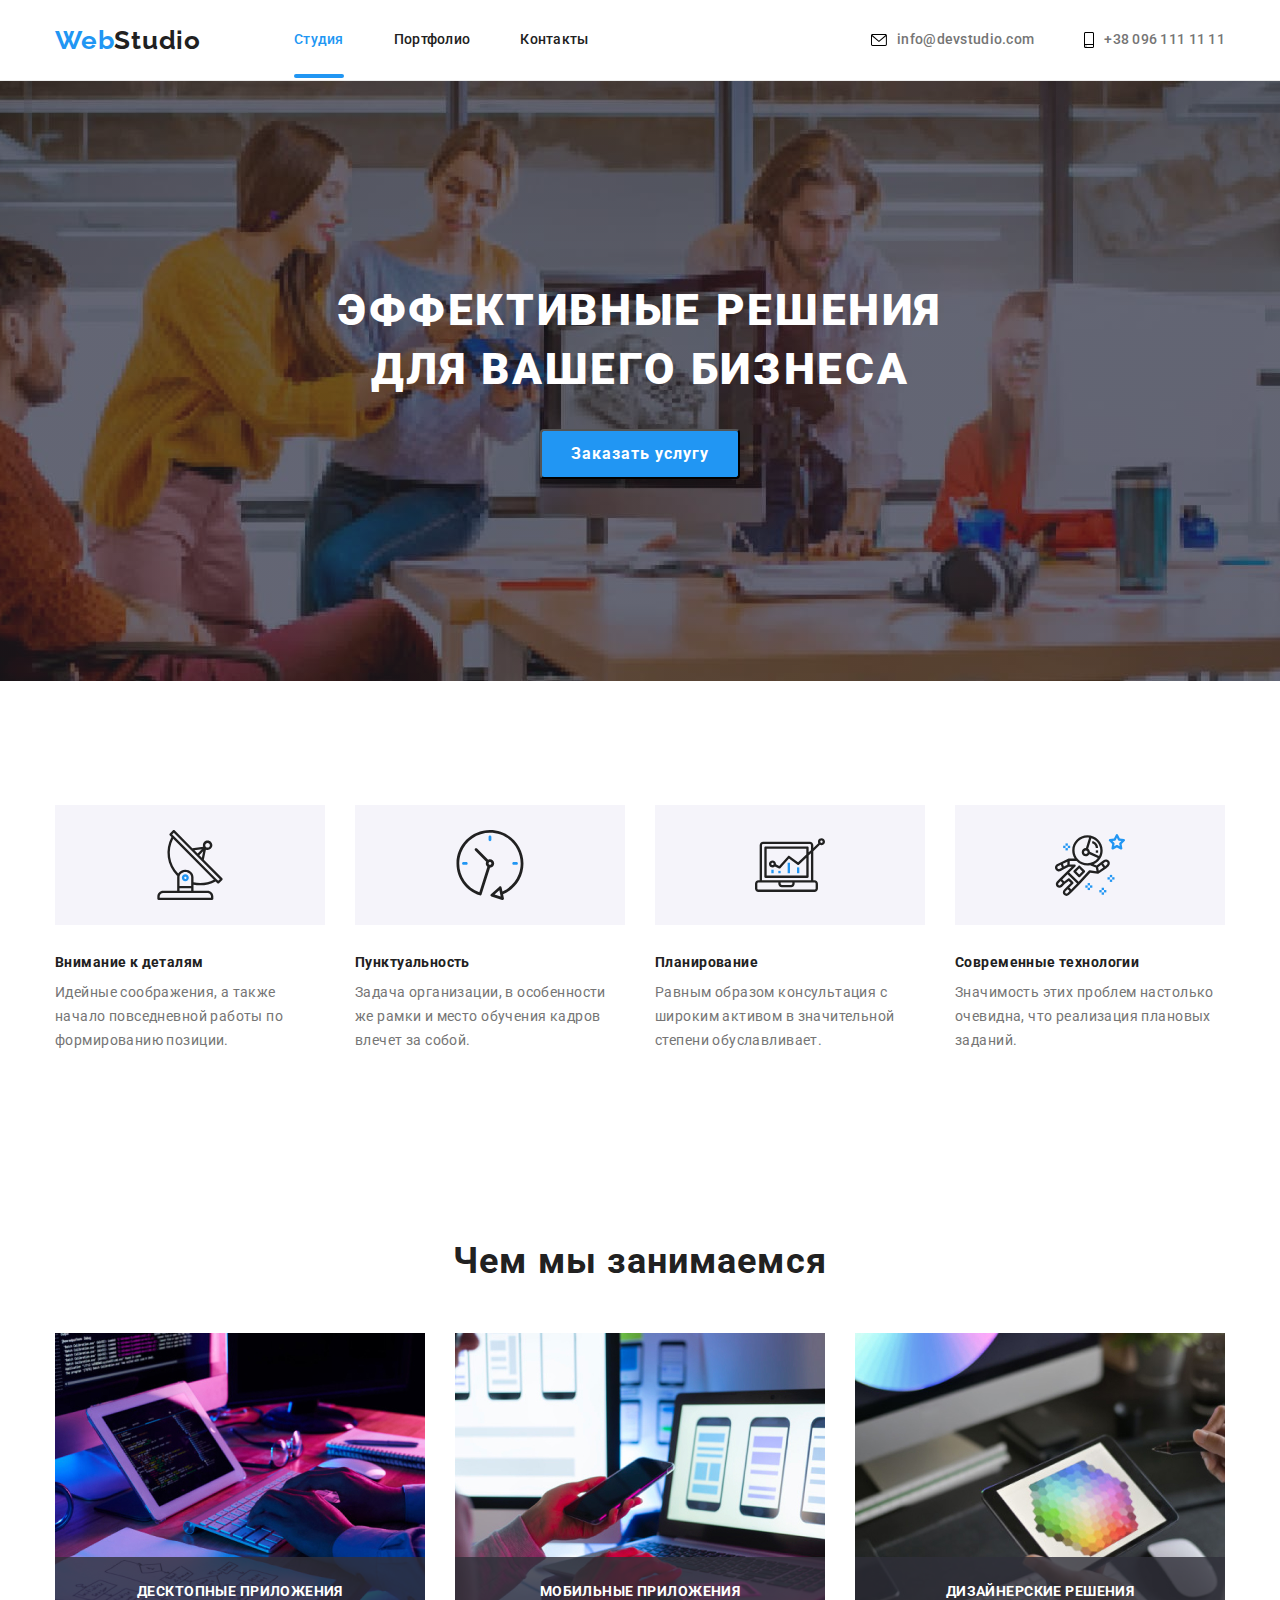
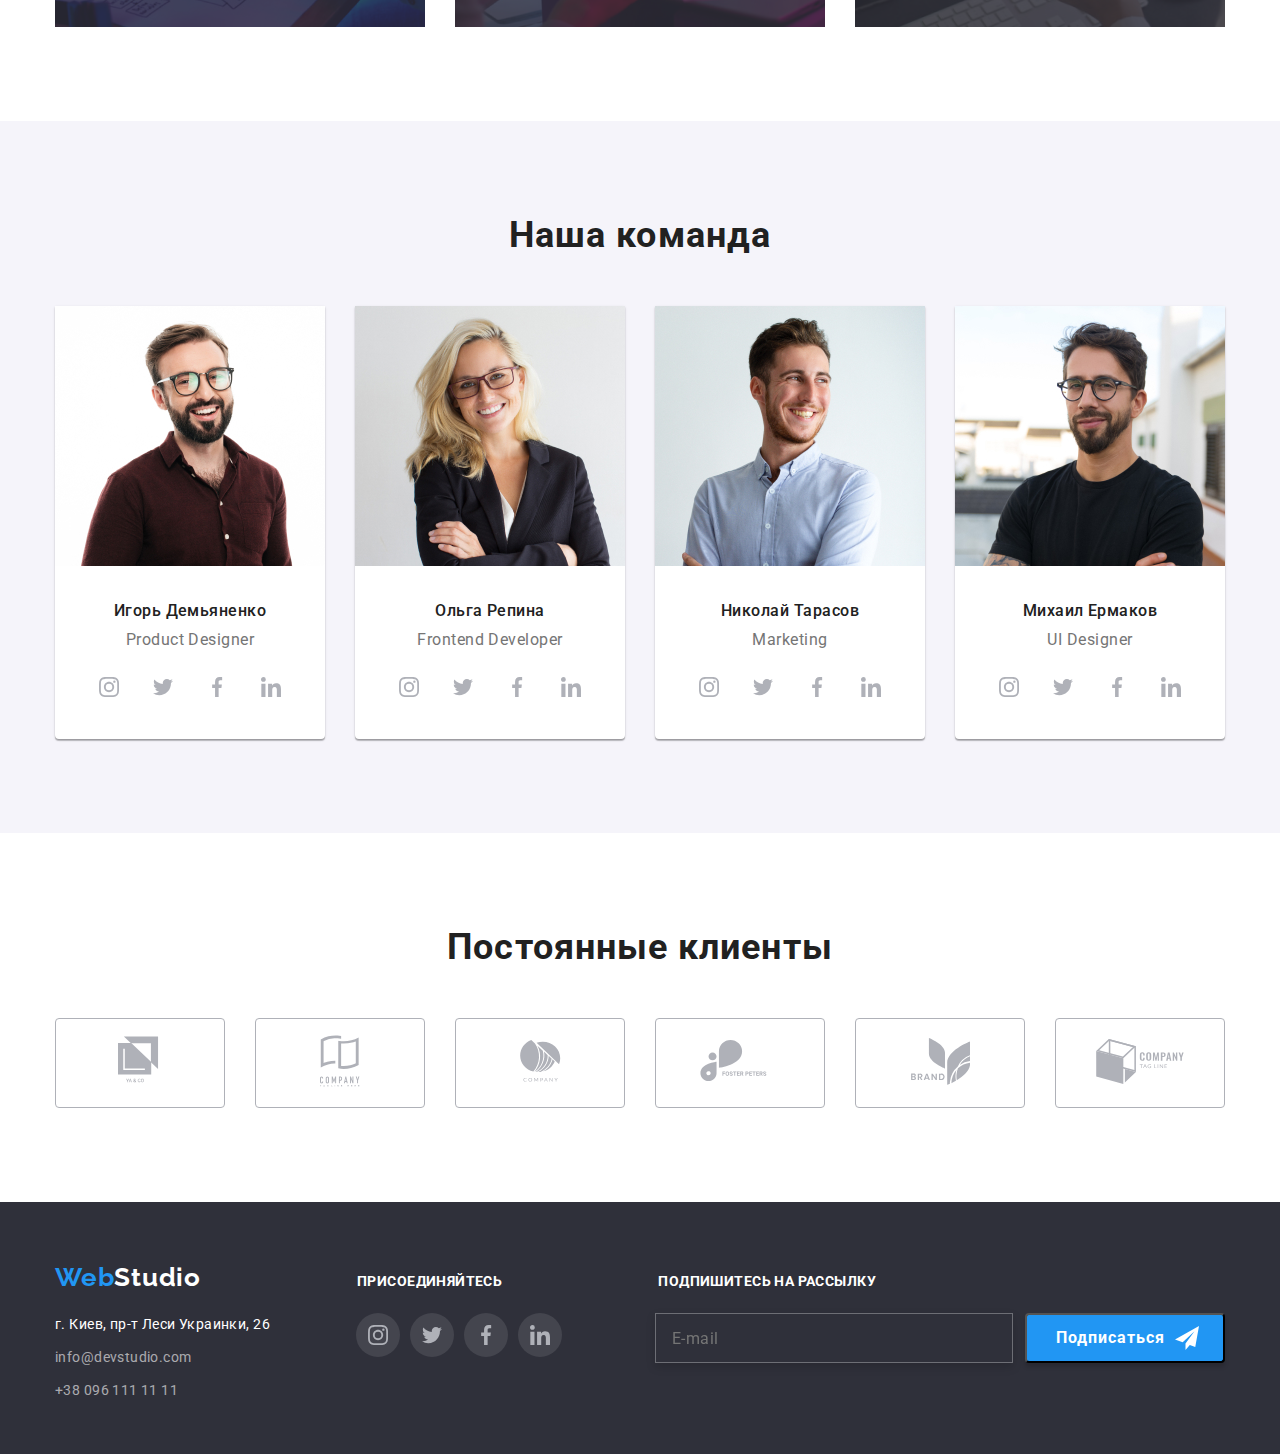
==== index.html @ 194658ea "Initial commit" ====
<!DOCTYPE html>
<html lang="ru">
<head>
    <meta charset="UTF-8">
    <meta http-equiv="X-UA-Compatible" content="IE=edge">
    <meta name="viewport" content="width=device-width, initial-scale=1.0">
    <title>Document</title>
    <link rel="preconnect" href="https://fonts.gstatic.com"> 
    <link href="https://fonts.googleapis.com/css2?family=Raleway:wght@700&family=Roboto:wght@400;500;700;900&display=swap" rel="stylesheet">
    <link rel="stylesheet" href="https://cdnjs.cloudflare.com/ajax/libs/modern-normalize/1.0.0/modern-normalize.min.css">
    <link rel="stylesheet" href="css/main.min.css">
</head>
<body>
    <!-- Шапка -->
    <header class="page-header">
        <div class="container">
            <nav class="main-nav">  
                <a href="./index.html" ><span class="nav_logo1">Web</span><span class="nav_logo2">Studio</span></a>
                <!-- Навигация на другие страницы -->
                <ul class="nav">
                    <li class="nav__list">
                        <a class="nav__link  nav__link--currentpage" href="/index.html">Студия</a>
                    </li>
                    <li class="nav__list">
                        <a class="nav__link" href="./portfolio.html">Портфолио</a>
                    </li>
                    <li class="nav__list">
                        <a class="nav__link" href="">Контакты</a>
                    </li>
                </ul>
                <ul class="info">
                    <li class="info__list">
                        <svg width="16px" height="12px">
                            <use href="./images/env-smart.svg#icon-envelope"></use>
                        </svg>
                        <a class="info__icon" href="mailto:info@devstudio.com">info@devstudio.com</a>
                    </li>
                    <li class="info__list">
                        <svg width="10px" height="16px">
                            <use class="info__icon" href="./images/env-smart.svg#icon-smartphone"></use>
                        </svg>
                        <a class="info__icon" href="tel:+380961111111">+38 096 111 11 11</a></li>   
                </ul>
            </nav>
        </div>
    </header> 
 
    <main>
        <!-- Hero section -->
        <section class="hero-section">
            <div class="container">
                <h1 class="hero-title">Эффективные решения для вашего бизнеса</h1>
                <button type="button" class="button" data-modal-open>Заказать услугу</button>
            </div>

            <!-- Hero modal window -->
            <div class="backdrop is-hidden" data-modal>
                <div class="modal">
                    <button class="modal__button-close" data-modal-close aria-label="закрыть">
                    <svg width="18px" height="18px">
                        <use href="./images/close-modal.svg#icon-close"></use>
                    </svg>
                    </button>
                    <h2 class="modal__title">Оставьте свои данные, мы вам перезвоним</h2>
                    <form class="modal_form">
                        <div class="modal_field">
                            <label for="name" class="modal_label">Имя</label>
                            <input type="text"  name="name" id="name" placeholder=" " class="modal_input" />
                            <span class="modal_icon">
                                <svg width="12px" height="12px">
                                    <use href="./images/symbols-modal.svg#icon-person"></use>
                                </svg>
                            </span>
                        </div>
                        <div class="modal_field">
                            <label for="tel" class="modal_label">Телефон</label>
                            <input type="tel"  name="tel" id="tel" placeholder=" " class="modal_input" />
                            <span class="modal_icon">
                                <svg width="13px" height="13px">
                                    <use href="./images/symbols-modal.svg#icon-phone"></use>
                                </svg>
                            </span>
                        </div>
                        <div class="modal_field">
                            <label for="mail" class="modal_label">Почта</label>
                            <input type="email"  name="mail" id="mail" placeholder=" " class="modal_input" />
                            <span class="modal_icon">
                                <svg width="15px" height="12px">
                                    <use href="./images/symbols-modal.svg#icon-mail"></use>
                                </svg>
                            </span>
                        </div>
                        <div class="modal_field">
                            <label id="comment" class="modal_label-comment">Комментарий</label>
                            <textarea class="modal_textarea" name="comment" id="comment" rows="5" placeholder="Введите текст"></textarea>
                        </div>
                        <label class="modal_checkbox">
                            <input class="checkbox_input" type="checkbox" value="">
                            <span class="checkbox_icon"></span>
                            <span>Соглашаюсь с рассылкой и принимаю <span class="checkbox_contract">Условия договора</span></span>
                        </label>
                        <div class="modal_submit">
                            <button type="submit" class="button">Отправить</button>
                        </div>
                        
                    </form>
                </div>

            </div>
        </section>

        <!-- Особенности -->

        <section>
            <div class="container">
                <ul class="features_list">
                    <li class="features_item icon-antenna">
                        <h3 class="features_title">Внимание к деталям</h3>
                        <p class="features_text">Идейные соображения, а также начало повседневной работы по формированию позиции.</p>
                    </li>
                    <li class="features_item icon-clock">
                        <h3 class="features_title icon-diagram">Пунктуальность</h3>
                        <p class="features_text">Задача организации, в особенности же рамки и место обучения кадров влечет за собой.</p>
                    </li>
                    <li class="features_item icon-diagram">
                        <h3 class="features_title">Планирование</h3>
                        <p class="features_text">Равным образом консультация с широким активом в значительной степени обуславливает.</p>
                    </li>
                    <li class="features_item icon-astraunavt">
                        <h3 class="features_title">Современные технологии</h3>
                        <p class="features_text">Значимость этих проблем настолько очевидна, что реализация плановых заданий.</p>
                    </li>
                </ul>
            </div>
            
        </section>

        <!-- Чем мы занимаемся -->
        <section>
            <div class="container">
                <h2 class="section_title">Чем мы занимаемся</h2>
                <ul class="product_list">
                    <li class="product_item">
                        <img width="370" src="./images/img1.jpg" alt="Кодировка">
                        <div class="product_overlay">
                            <p class="product_label">Десктопные приложения</p>
                        </div>
                    </li>
                    <li class="product_item">
                        <img width="370" src="./images/img2.jpg" alt="Телефон">
                        <div class="product_overlay">
                            <p class="product_label">Мобильные приложения</p>
                        </div>
                    </li>
                    <li class="product_item">
                        <img width="370" src="./images/img3.jpg" alt="Планшет">
                        <div class="product_overlay">
                            <p class="product_label">Дизайнерские решения</p>
                        </div>
                    </li>
                </ul>  
            </div> 
        </section>

        <!-- Наша команда -->
        <section class="team">
            <div class="container">
                <h2 class="section_title">Наша команда</h2>
                <ul class="team_list">
                    <li class="team_item">
                        <img width="270" src="./images/portret1.jpg" alt="Игорь Демьяненко">
                        <h4 class="team_title">Игорь Демьяненко</h4>
                        <p class="team_label">Product Designer</p>
                        <ul class="society">
                            <li class="society_list">
                                <a class="society_icon" target="blank" rel="noopener noreferrer">
                                    <svg width="20px" height="20px">
                                        <use href="./images/society.svg#icon-instagram"></use>
                                    </svg>
                                </a>
                            </li>
                            <li class="society_list">
                                <a class="society_icon" target="blank" rel="noopener noreferrer">
                                    <svg width="20px" height="20px">
                                        <use href="./images/society.svg#icon-twitter"></use>
                                    </svg>
                                </a>
                            </li>
                            <li class="society_list">
                                <a class="society_icon" target="blank" rel="noopener noreferrer">
                                    <svg width="20px" height="20px">
                                        <use href="./images/society.svg#icon-facebook"></use>
                                    </svg>
                            </a>
                            </li>
                            <li class="society_list">
                                <a class="society_icon" target="blank" rel="noopener noreferrer">
                                    <svg width="20px" height="20px">
                                        <use href="./images/society.svg#icon-linkedin"></use>
                                    </svg>
                                </a>
                            </li>
                        </ul>
                    </li>
                    <li class="team_item">
                        <img width="270" src="./images/portret2.jpg" alt="Ольга Репина">
                        <h4 class="team_title">Ольга Репина</h4>
                        <p class="team_label">Frontend Developer</p>
                        <ul class="society">
                            <li class="society_list">
                                <a class="society_icon" target="blank" rel="noopener noreferrer">
                                    <svg width="20px" height="20px">
                                        <use href="./images/society.svg#icon-instagram"></use>
                                    </svg>
                                </a>
                            </li>
                            <li class="society_list">
                                <a class="society_icon" target="blank" rel="noopener noreferrer">
                                    <svg width="20px" height="20px">
                                        <use href="./images/society.svg#icon-twitter"></use>
                                    </svg>
                                </a>
                            </li>
                            <li class="society_list">
                                <a class="society_icon" target="blank" rel="noopener noreferrer">
                                    <svg width="20px" height="20px">
                                        <use href="./images/society.svg#icon-facebook"></use>
                                    </svg>
                            </a>
                            </li>
                            <li class="society_list">
                                <a class="society_icon" target="blank" rel="noopener noreferrer">
                                    <svg width="20px" height="20px">
                                        <use href="./images/society.svg#icon-linkedin"></use>
                                    </svg>
                                </a>
                            </li>
                        </ul>
                    </li>
                    <li class="team_item">
                        <img width="270" src="./images/portret3.jpg" alt="Николай Тарасов">
                        <h4 class="team_title">Николай Тарасов</h4>
                        <p class="team_label">Marketing</p>
                        <ul class="society">
                            <li class="society_list">
                                <a class="society_icon" target="blank" rel="noopener noreferrer">
                                    <svg width="20px" height="20px">
                                        <use href="./images/society.svg#icon-instagram"></use>
                                    </svg>
                                </a>
                            </li>
                            <li class="society_list">
                                <a class="society_icon" target="blank" rel="noopener noreferrer">
                                    <svg width="20px" height="20px">
                                        <use href="./images/society.svg#icon-twitter"></use>
                                    </svg>
                                </a>
                            </li>
                            <li class="society_list">
                                <a class="society_icon" target="blank" rel="noopener noreferrer">
                                    <svg width="20px" height="20px">
                                        <use href="./images/society.svg#icon-facebook"></use>
                                    </svg>
                            </a>
                            </li>
                            <li class="society_list">
                                <a class="society_icon" target="blank" rel="noopener noreferrer">
                                    <svg width="20px" height="20px">
                                        <use href="./images/society.svg#icon-linkedin"></use>
                                    </svg>
                                </a>
                            </li>
                        </ul>
                    </li>
                    <li class="team_item">
                        <img width="270" src="./images/portret4.jpg" alt="Михаил Ермаков">
                        <h4 class="team_title">Михаил Ермаков</h4>
                        <p class="team_label">UI Designer</p>
                        <ul class="society">
                            <li class="society_list">
                                <a class="society_icon" target="blank" rel="noopener noreferrer">
                                    <svg width="20px" height="20px">
                                        <use href="./images/society.svg#icon-instagram"></use>
                                    </svg>
                                </a>
                            </li>
                            <li class="society_list">
                                <a class="society_icon" target="blank" rel="noopener noreferrer">
                                    <svg width="20px" height="20px">
                                        <use href="./images/society.svg#icon-twitter"></use>
                                    </svg>
                                </a>
                            </li>
                            <li class="society_list">
                                <a class="society_icon" target="blank" rel="noopener noreferrer">
                                    <svg width="20px" height="20px">
                                        <use href="./images/society.svg#icon-facebook"></use>
                                    </svg>
                            </a>
                            </li>
                            <li class="society_list">
                                <a class="society_icon" target="blank" rel="noopener noreferrer">
                                    <svg width="20px" height="20px">
                                        <use href="./images/society.svg#icon-linkedin"></use>
                                    </svg>
                                </a>
                            </li>
                        </ul>
                    </li>
                </ul>
            </div>
        </section>

        <!-- Постоянные клиенты -->
        <section>
            <div class="container">
                <h2 class="section_title">Постоянные клиенты</h2>
                <ul class="clients_list">
                    <li>
                        <button class="client_button">
                            <svg width="44.27px" height="52px">
                                <use href="./images/logos.svg#icon-logo-1"></use>
                            </svg>
                        </button>
                    </li>
                    <li>
                        <button class="client_button">
                            <svg width="40px" height="52px">
                                <use href="./images/logos.svg#icon-logo-2"></use>
                            </svg>
                        </button>
                    </li>
                    <li>
                        <button class="client_button">
                            <svg width="41px" height="42px">
                                <use href="./images/logos.svg#icon-logo-3"></use>
                            </svg>
                        </button>
                    </li>
                    <li>
                        <button class="client_button">
                            <svg width="79.66px" height="42.02px">
                                <use href="./images/logos.svg#icon-logo-4"></use>
                            </svg>
                        </button>
                    </li>
                    <li>
                        <button class="client_button">
                            <svg width="59px" height="47px">
                                <use href="./images/logos.svg#icon-logo-5"></use>
                            </svg>
                        </button>
                    </li>
                    <li>
                        <button class="client_button">
                            <svg width="88.48px" height="45.44px">
                                <use href="./images/logos.svg#icon-logo-6"></use>
                            </svg>
                        </button>
                    </li>
                </ul>
            </div>
        </section>
    </main>

    <!-- Подвал -->
    <footer class="page-footer">
        <div class="container">
            <div class="nav-logo-footer">
                <a href="./index.html"><span class="nav_logo1">Web</span><span class="nav_logo2-footer">Studio</span></a>
                <h3 class="footer_title">присоединяйтесь</h3>
                <h3 class="footer_title">Подпишитесь на рассылку</h3>
            </div>
            <div class="contacts_field">
                <ul class="footer_contacts">
                    <li>
                        <address class="footer_address">г. Киев, пр-т Леси Украинки, 26</address>
                    </li>
                    <li class="footer_mail">
                        <a class="mail-tel" href="mailto:info@devstudio.com">info@devstudio.com</a>
                    </li>
                    <li class="footer_tel">
                        <a class="mail-tel" href="tel:+380961111111">+38 096 111 11 11</a>
                    </li>
                </ul>
                <ul class="footer_society">
                    <li class="society_list">
                        <a class="society_icon" target="blank" rel="noopener noreferrer">
                            <svg width="20px" height="20px">
                                <use href="./images/society.svg#icon-instagram"></use>
                            </svg>
                        </a>
                    </li>
                    <li class="society_list">
                        <a class="society_icon" target="blank" rel="noopener noreferrer">
                            <svg width="20px" height="20px">
                                <use href="./images/society.svg#icon-twitter"></use>
                            </svg>
                        </a>
                    </li>
                    <li class="society_list">
                        <a class="society_icon" target="blank" rel="noopener noreferrer">
                            <svg width="20px" height="20px">
                                <use href="./images/society.svg#icon-facebook"></use>
                            </svg>
                    </a>
                    </li>
                    <li class="society_list">
                        <a class="society_icon" target="blank" rel="noopener noreferrer">
                            <svg width="20px" height="20px">
                                <use href="./images/society.svg#icon-linkedin"></use>
                            </svg>
                        </a>
                    </li>
                </ul>
                <div class="footer_subscribe">
                    <form>
                        <label>
                            <input class="footer_subscribe--form" type="email" name="email" placeholder="E-mail">
                        </label>
                    </form>
                    <button type="button" class="button button-footer">Подписаться</button>
                </div>
            </div>
        </div>
    </footer>
    <script src="./js/modal.js"></script>
</body>
</html>
---- css/main.min.css ----
*,*::before,*::after{box-sizing:border-box}:root{-moz-tab-size:4;tab-size:4}html{line-height:1.15;-webkit-text-size-adjust:100%}body{margin:0}body{font-family:system-ui,-apple-system,"Segoe UI",Roboto,Helvetica,Arial,sans-serif,"Apple Color Emoji","Segoe UI Emoji"}hr{height:0;color:inherit}abbr[title]{text-decoration:underline dotted}b,strong{font-weight:bolder}code,kbd,samp,pre{font-family:ui-monospace, SFMono-Regular, Consolas, 'Liberation Mono', Menlo, monospace;font-size:1em}small{font-size:80%}sub,sup{font-size:75%;line-height:0;position:relative;vertical-align:baseline}sub{bottom:-0.25em}sup{top:-0.5em}table{text-indent:0;border-color:inherit}button,input,optgroup,select,textarea{font-family:inherit;font-size:100%;line-height:1.15;margin:0}button,select{text-transform:none}button,[type='button'],[type='reset'],[type='submit']{-webkit-appearance:button}::-moz-focus-inner{border-style:none;padding:0}:-moz-focusring{outline:1px dotted ButtonText}:-moz-ui-invalid{box-shadow:none}legend{padding:0}progress{vertical-align:baseline}::-webkit-inner-spin-button,::-webkit-outer-spin-button{height:auto}[type='search']{-webkit-appearance:textfield;outline-offset:-2px}::-webkit-search-decoration{-webkit-appearance:none}::-webkit-file-upload-button{-webkit-appearance:button;font:inherit}summary{display:list-item}:root{--primary-text-color: #212121;--secondary-text-color: #757575;--accent-color: #2196F3;--focus-color: red;--footer-color: #2F303A}body{font-family:Roboto, sans-serif;color:var(--primary-text-color);background-color:#FFFFFF}.page-header{border-bottom:1px solid #ECECEC}section{padding-top:94px;padding-bottom:94px}section:first-child{padding-top:0px;padding-bottom:0px}ul{margin:0;padding:0;list-style:none}a{text-decoration:none}button{cursor:pointer}.container{margin-left:auto;margin-right:auto;padding-left:15px;padding-right:15px;width:1200px}.button{width:200px;height:50px;font-weight:bold;font-size:16px;line-height:1.875;text-align:center;letter-spacing:0.06em;color:#FFFFFF;box-shadow:0px 4px 4px rgba(0,0,0,0.15);border-radius:4px;background:var(--accent-color)}.button:hover,.button:focus{background-color:#188CE8}.nav_logo1{font-family:Raleway;font-weight:700;font-size:26px;line-height:1.19;letter-spacing:0.03em;color:var(--accent-color)}.nav_logo2{font-family:Raleway;font-weight:700;font-size:26px;line-height:1.19;letter-spacing:0.03em;color:var(--primary-text-color)}.modal_form{padding-left:40px;padding-right:40px;text-align:left}.modal_field{position:relative;display:flex;flex-direction:column;margin-bottom:10px}.modal_label{margin-bottom:4px;font-size:12px;line-height:1.16;letter-spacing:0.01em;color:#757575}.modal_input{padding:12px 16px 12px 42px;height:40px;border:1px solid rgba(33,33,33,0.2);box-sizing:border-box;border-radius:4px}.modal_icon{display:inline-block;position:absolute;top:50%;left:15px}.form-textarea:focus,.form-textarea:hover,.form-input:focus,.form-input:hover{border:1px solid var(--accent-color)}.modal_field:focus,.modal_field:hover,.modal_icon:hover,.modal_icon:focus{fill:var(--accent-color)}.modal_label-comment{margin-bottom:4px;font-size:12px;line-height:1.16;letter-spacing:0.01em;color:#757575}.modal_textarea{margin-bottom:20px;padding:12px 16px 12px 16px;font-size:14px;line-height:1.16;letter-spacing:0.01em;border:1px solid rgba(33,33,33,0.2);box-sizing:border-box;border-radius:4px;color:rgba(117,117,117,0.5)}.modal_checkbox{display:flex;margin-bottom:30px;align-items:center;font-size:14px;line-height:1.71;letter-spacing:0.03em;text-align:center;color:#757575}.checkbox_input{-webkit-appearance:none;-moz-appearance:none;appearance:none}.checkbox_icon{display:inline-block;margin-left:12px;margin-right:8px;width:15px;height:15px;border:2px solid #212121;border-radius:2px}.checkbox_contract{text-decoration:underline;color:var(--accent-color)}.checkbox_input:checked+.checkbox_icon{border-color:var(--accent-color);background-color:var(--accent-color);background-image:url(../images/checkbox-modal.svg);background-size:contain;background-origin:border-box}.modal_submit{display:flex;justify-content:center;margin-left:auto;margin-right:auto}.backdrop{position:fixed;top:0%;left:0;width:100%;height:100%;background-color:rgba(0,0,0,0.2)}.backdrop.is-hidden{visibility:hidden;opacity:0;pointer-events:none}.modal{position:absolute;top:50%;left:50%;transform:translate(-50%, -50%);width:528px;height:581px;background-color:#fff;transition:transform 250ms cubic-bezier(0.4, 0, 0.2, 1)}.modal__button-close{position:absolute;display:flex;top:0;right:0;margin:8px 8px;align-items:center;width:30px;height:30px;border-radius:50%;background:#FFFFFF;border:1px solid rgba(0,0,0,0.1);cursor:pointer}.modal__button-close:hover,.modal__button-close:focus{fill:var(--accent-color)}.modal__title{margin:40px 40px 30px 40px;font-weight:bold;font-size:20px;line-height:1.15;text-align:center;letter-spacing:0.03em}.society_list{display:block;content:'';margin-right:10px;border-radius:50%;cursor:pointer}.society_list:last-child{margin-right:0px}.society_icon{display:flex;justify-content:center;align-items:center;width:44px;height:44px;border-radius:50%;background-color:rgba(255,255,255,0.1);fill:#AFB1B8}.society_icon:hover,.society_icon:focus{fill:white;background-color:var(--accent-color)}.clients_list{display:flex;padding:0;margin:0;list-style:none}.client_button{display:block;content:'';width:170px;height:90px;margin-right:30px;fill:#AFB1B8;background-color:white;border:1px solid #AFB1B8;box-sizing:border-box;border-radius:4px;cursor:pointer}.client_button:hover,.client_button:focus{border:1px solid var(--accent-color);fill:var(--accent-color)}.features_list{display:flex}.features_item{width:270px;margin-right:30px;margin-top:30px}.features_item:last-child{margin-right:0px}.features_item::before{display:block;content:'';height:120px;margin-bottom:30px;background-color:#F5F4FA;background-size:70px;background-repeat:no-repeat;background-position:center}.icon-antenna::before{background-image:url(../images/antenna.svg)}.icon-clock::before{background-image:url(../images/clock.svg)}.icon-diagram::before{background-image:url(../images/diagram.svg)}.icon-astraunavt::before{background-image:url(../images/astronaut.svg)}.features_title{margin-top:0;margin-bottom:10px;font-weight:700;font-size:14px;line-height:1.14;letter-spacing:0.03em}.features_text{margin-top:0;margin-bottom:0;font-size:14px;line-height:1.71;letter-spacing:0.03em;color:var(--secondary-text-color)}.page-footer{height:252px;padding-top:60px;background-color:var(--footer-color)}.nav-logo-footer{margin-bottom:20px;display:flex;align-items:baseline}.nav_logo2-footer{font-family:Raleway;font-weight:700;font-size:26px;line-height:1.19;letter-spacing:0.03em;color:#FFFFFF}.footer_title{margin:0;padding:0;margin-left:156px;font-weight:bold;font-size:14px;line-height:1.14;letter-spacing:0.03em;text-transform:uppercase;color:#FFFFFF}.contacts_field{display:flex}.footer_contacts{width:231px}.footer_society{display:flex;margin-left:70px}.footer_address{margin-bottom:9px;font-style:normal;font-weight:normal;font-size:14px;line-height:1.71;letter-spacing:0.03em;color:#FFFFFF;cursor:pointer}.footer_address:hover,.footer_address:focus{color:var(--accent-color)}.footer_mail{margin-bottom:9px;font-size:14px;line-height:1.71;letter-spacing:0.03em;color:rgba(255,255,255,0.6)}.footer_tel{margin-bottom:0;font-size:14px;line-height:1.71;letter-spacing:0.03em}.mail-tel{color:rgba(255,255,255,0.6)}.mail-tel:hover,.mail-tel:focus{color:var(--accent-color)}.footer-logo{display:block}.footer_subscribe{display:flex;margin-left:93px}.footer_subscribe--form{width:358px;height:50px;padding-left:16px;font-size:16px;line-height:1.25;align-items:center;letter-spacing:0.03em;color:rgba(255,255,255,0.6);border:1px solid rgba(255,255,255,0.3);box-sizing:border-box;filter:drop-shadow(0px 4px 4px rgba(0,0,0,0.15));background-color:var(--footer-color)}.button-footer{display:inline-flex;align-items:center;margin-left:12px;padding-left:29px}.button-footer::after{content:'';display:inline-block;width:24px;height:24px;margin-left:10px;background-image:url(../images/icon-send.svg)}.main-nav{display:flex;align-items:center;height:80px}.nav{display:flex;margin-left:93px}.nav__list:not(:last-child){margin-right:50px}.nav__link{position:relative;display:block;padding:30px 0px;font-weight:500;font-size:14px;line-height:1.14;letter-spacing:0.02em;color:#212121}.nav__link:hover,.nav__link:focus{fill:var(--accent-color);color:var(--accent-color)}.nav__link--currentpage{color:var(--accent-color)}.nav__link--currentpage::after{position:absolute;content:'';display:block;bottom:0;width:100%;height:4px;background:var(--accent-color);border-radius:2px;background-repeat:no-repeat;background-position:bottom}.info{display:flex;margin-left:auto;align-items:center}.info__list{display:flex;align-items:center;font-weight:500;font-size:14px;line-height:1.14;letter-spacing:0.02em;color:var(--secondary-text-color);cursor:pointer}.info__list:not(:last-child){margin-right:50px}.info__list:hover,.info__list:focus{fill:var(--accent-color);color:var(--accent-color)}.info__icon{margin-left:10px;color:#757575}.info__icon:hover,.info__icon:focus{fill:var(--accent-color);color:var(--accent-color)}.hero-section{height:600px;text-align:center;background-color:#2F303A;background-image:linear-gradient(to right, rgba(47,48,58,0.4), rgba(47,48,58,0.4)),url(../images/hero.jpg);background-repeat:no-repeat;background-position:center;background-size:cover}.hero-title{width:696px;margin:0px auto 30px auto;padding-top:200px;font-weight:900;font-size:44px;line-height:1.34;letter-spacing:0.06em;text-align:center;text-transform:uppercase;color:#FFFFFF}.hero-title.centered{text-align:center}.filter{display:flex;margin-top:94px;margin-bottom:50px}.filter:first-child{margin-left:280px}.filter:last-child{margin-right:0}.filter_button{margin-right:8px;padding:6px 22px 6px 22px;font-weight:500;font-size:16px;line-height:1.625;letter-spacing:0.03em;text-align:center;border-radius:4px;background:#F5F4FA}.filter_button:hover,.filter_button:focus{color:#FFFFFF;background-color:var(--accent-color);box-shadow:0px 3px 1px rgba(0,0,0,0.1),0px 1px 2px rgba(0,0,0,0.08),0px 2px 2px rgba(0,0,0,0.12)}.portfolio{display:flex;flex-wrap:wrap;margin-bottom:94px}.portfolio_card{width:calc((100% - 60px) / 3);margin-right:30px;margin-bottom:30px;border:1px solid #EEEEEE;box-sizing:border-box;cursor:pointer}.portfolio_card:hover,.portfolio_card:focus{box-shadow:0px 1px 1px rgba(0,0,0,0.12),0px 4px 4px rgba(0,0,0,0.06),1px 4px 6px rgba(0,0,0,0.16)}.portfolio_card:nth-child(3n){margin-right:0px}.portfolio_card:nth-last-child(-n+3){margin-bottom:0px}.portfolio_card:hover .portfolio_overlay,.portfolio_card:focus .portfolio_overlay{transform:translateY(0)}.thumb{position:relative;overflow:hidden}.thumb::before{opacity:1}.portfolio_overlay{position:absolute;display:flex;justify-content:center;align-items:center;top:0;left:0;width:100%;height:100%;background:rgba(33,150,243,0.9);transform:translateY(100%);transition:transform 250ms cubic-bezier(0.4, 0, 0.2, 1)}.portfolio_label{margin:0;padding:0;width:322px;font-size:18px;line-height:1.55;letter-spacing:0.03em;color:#FFFFFF}.frame{margin-top:20px;margin-bottom:20px;margin-left:24px}.portfolio_title{margin-top:0;margin-bottom:0;margin-left:0;font-weight:bold;font-size:18px;line-height:2;letter-spacing:0.06em;color:#212121}.portfolio_decription{margin-top:0;margin-bottom:0;margin-left:0;font-size:16px;line-height:1.875;letter-spacing:0.03em;color:#757575}.product_list{display:flex;justify-content:space-between}.product_item{position:relative;display:flex;justify-content:space-between}.product_overlay{position:absolute;display:flex;justify-content:center;align-items:center;bottom:0;left:0;width:100%;height:70px;margin:0;background:rgba(47,48,58,0.8)}.product_label{font-weight:bold;font-size:14px;line-height:1.14px;text-align:center;letter-spacing:0.03em;text-transform:uppercase;color:#FFFFFF}.section_title{margin-top:0;margin-bottom:50px;text-align:center;font-weight:700;font-size:36px;line-height:1.16;letter-spacing:0.03em}.team{background-color:#F5F4FA}.team_list{display:flex}.team_item{width:270px;margin-right:30px;box-shadow:0px 1px 3px rgba(0,0,0,0.12),0px 1px 1px rgba(0,0,0,0.14),0px 2px 1px rgba(0,0,0,0.2);border-radius:0px 0px 4px 4px;background-color:#FFFFFF}.team_title{margin-top:30px;margin-bottom:10px;font-weight:500;font-size:16px;line-height:1.19;letter-spacing:0.03em;text-align:center}.team_label{margin-top:0;margin-bottom:16px;font-size:16px;line-height:1.19;letter-spacing:0.03em;text-align:center;color:var(--secondary-text-color)}.society{display:flex;padding:0;margin:16px 32px 30px 32px;list-style:none}
/*# sourceMappingURL=main.min.css.map */
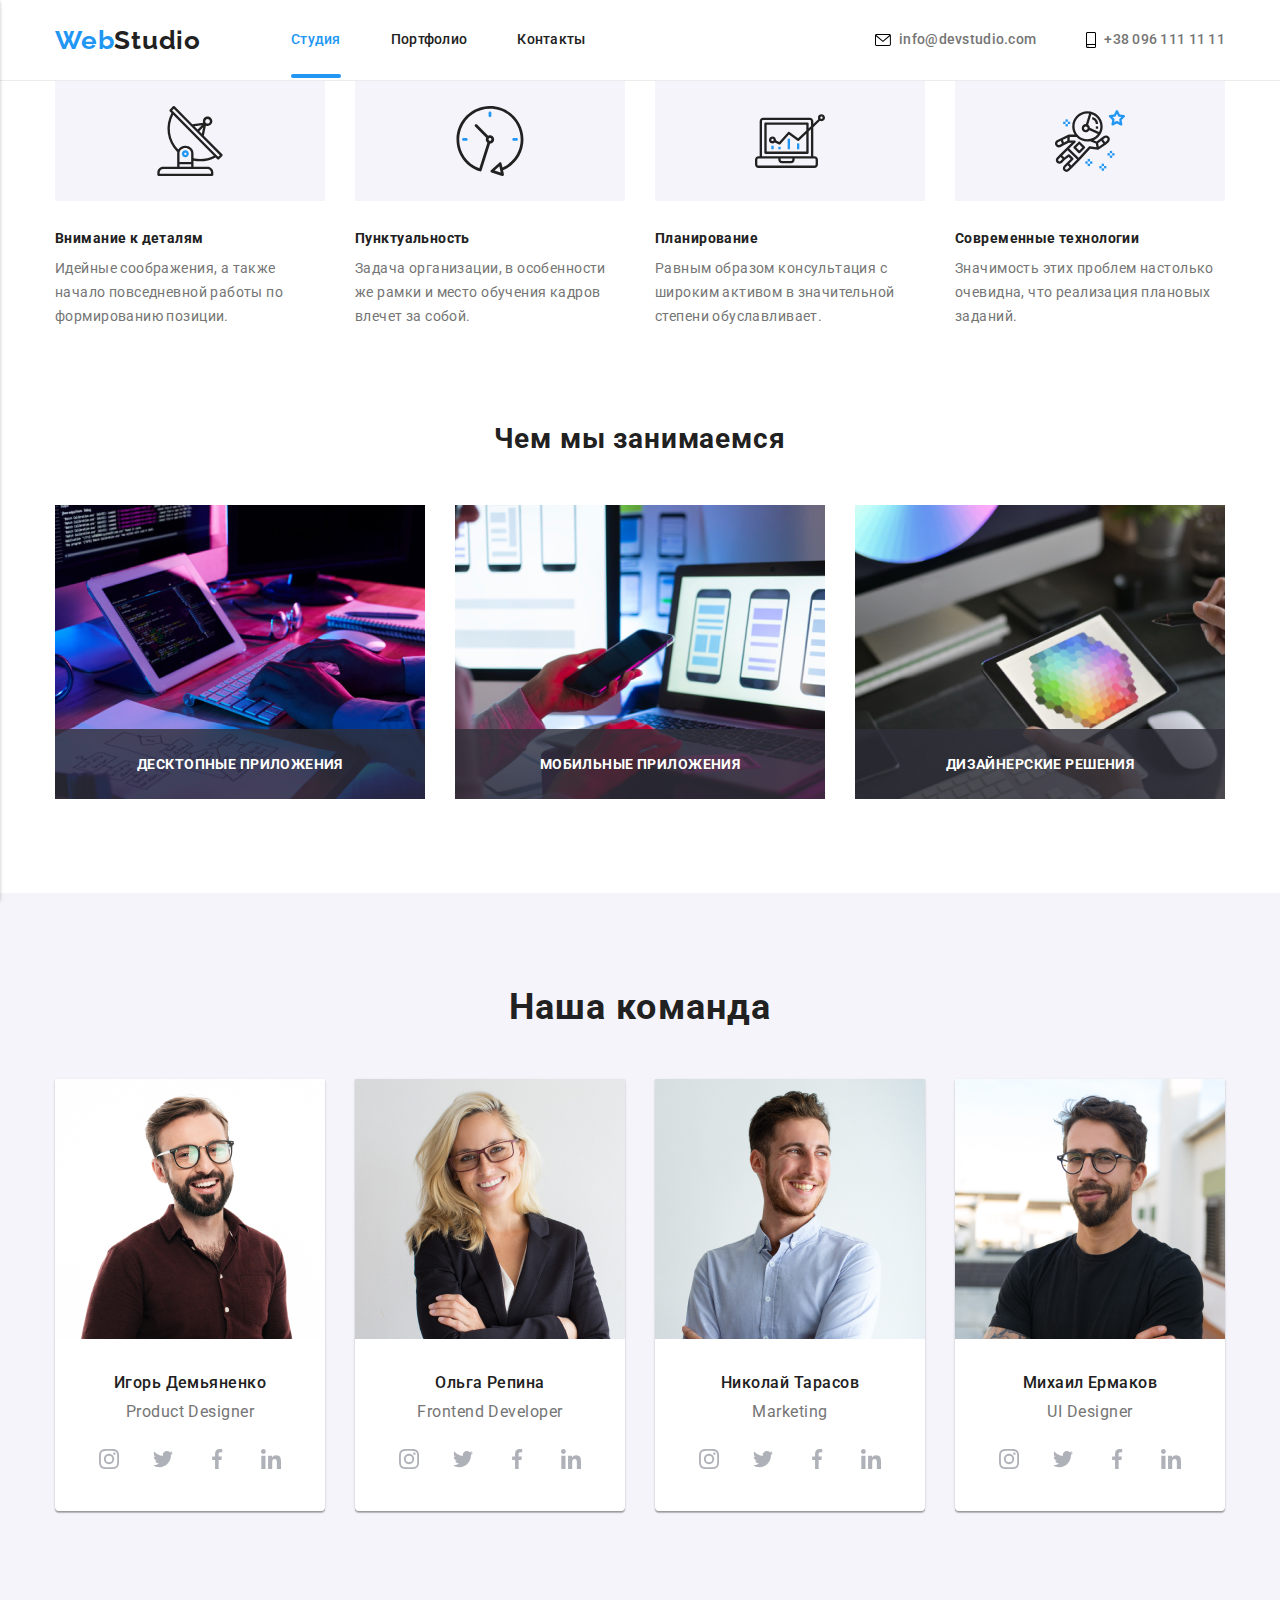
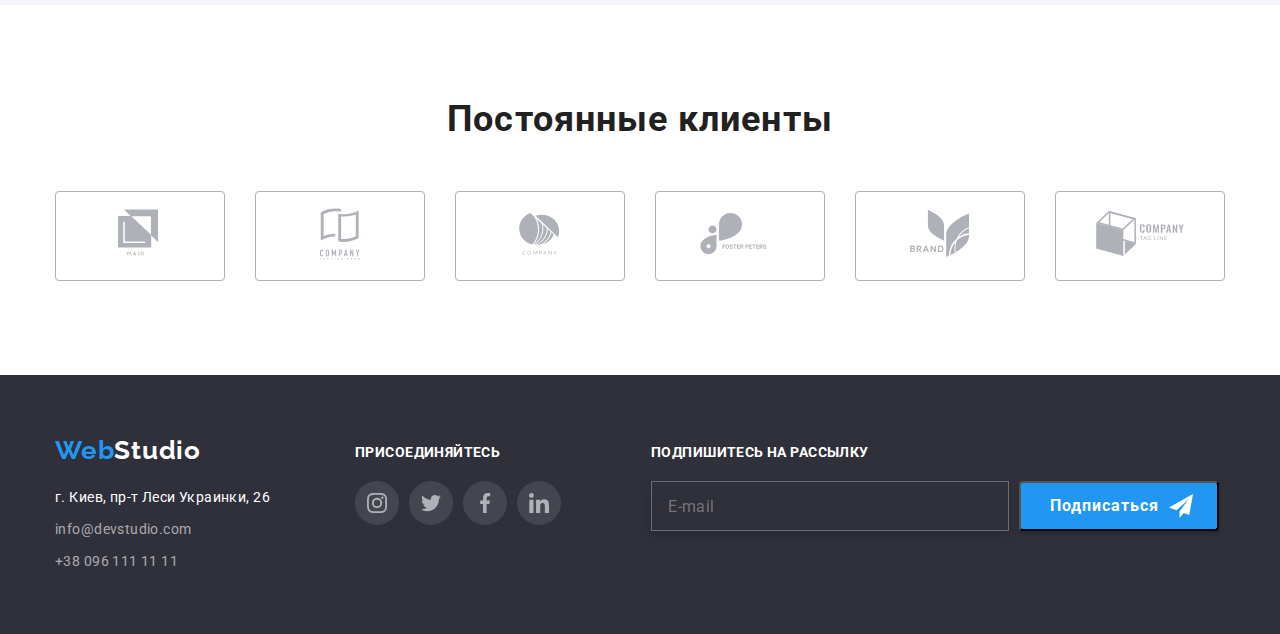
==== commit e3652a77: "исправления" ====
--- a/index.html
+++ b/index.html
@@ -16,7 +16,7 @@
         <div class="container">
             <nav class="main-nav">  
                 <a href="./index.html" ><span class="nav_logo1">Web</span><span class="nav_logo2">Studio</span></a>
-                <!-- Навигация на другие страницы -->
+                 <!-- Навигация на другие страницы  -->
                 <ul class="nav">
                     <li class="nav__list">
                         <a class="nav__link  nav__link--currentpage" href="/index.html">Студия</a>
@@ -41,20 +41,65 @@
                         </svg>
                         <a class="info__icon" href="tel:+380961111111">+38 096 111 11 11</a></li>   
                 </ul>
+                <button class="mobile-menu-btn" data-menu-button>
+                    <svg class="mobile-menu-icon">
+                        <use class="icon-open" href="./images/sprite-mobile.svg#open-burger"></use>
+                        <use class="icon-close" href="./images/sprite-mobile.svg#close-burger"></use>
+                    </svg>
+                </button>
             </nav>
         </div>
-    </header> 
- 
+    </header>
+        <div class="mobile-menu" data-menu>
+            <div class="mobile-menu__overlay">
+                <ul class="mobile-menu_list">
+                    <li class="mobile-menu_item">
+                        <a class="nav__link menu" href="/index.html">Студия</a>
+                    </li>
+                    <li class="mobile-menu_item">
+                        <a class="nav__link menu" href="./portfolio.html">Портфолио</a>
+                    </li>
+                    <li class="mobile-menu_item">
+                        <a class="nav__link menu" href="">Контакты</a>
+                    </li>
+                </ul>
+                <ul class="mobile-info__list">
+                    <li class="mobile-info__item">
+                        <a class="info__phone" href="tel:+380961111111">+38 096 111 11 11</a></li>
+                    </li>
+                    <li class="mobile-info__item">
+                        <a class="info__mail" href="mailto:info@devstudio.com">info@devstudio.com</a>
+                </ul>
+                <ul class="mobile-society__list">
+                    <li class="mobile-society__item">
+                        <a class="society__link" href="">Instagram</a>
+                    </li>
+                    <li class="mobile-society__item">
+                        <span class="line"></span>
+                        <a class="society__link" href="">Twitter</a>
+                    </li>
+                    <li class="mobile-society__item">
+                        <span class="line"></span>
+                        <a class="society__link" href="">Facebook</a>
+                    </li>
+                    <li class="mobile-society__item">
+                        <span class="line"></span>
+                        <a class="society__link" href="">Linkedin</a>
+                    </li>
+                </ul>
+            </div>
+        </div>
+    
     <main>
         <!-- Hero section -->
-        <section class="hero-section">
+       <!-- <section class="hero-section">
             <div class="container">
                 <h1 class="hero-title">Эффективные решения для вашего бизнеса</h1>
                 <button type="button" class="button" data-modal-open>Заказать услугу</button>
-            </div>
+            </div> -->
 
             <!-- Hero modal window -->
-            <div class="backdrop is-hidden" data-modal>
+            <!-- <div class="backdrop is-hidden" data-modal>
                 <div class="modal">
                     <button class="modal__button-close" data-modal-close aria-label="закрыть">
                     <svg width="18px" height="18px">
@@ -107,7 +152,7 @@
                 </div>
 
             </div>
-        </section>
+        </section> -->
 
         <!-- Особенности -->
 
@@ -136,9 +181,9 @@
         </section>
 
         <!-- Чем мы занимаемся -->
-        <section>
+        <section class="product">
             <div class="container">
-                <h2 class="section_title">Чем мы занимаемся</h2>
+                <h2 class="section_title--product">Чем мы занимаемся</h2>
                 <ul class="product_list">
                     <li class="product_item">
                         <img width="370" src="./images/img1.jpg" alt="Кодировка">
@@ -163,7 +208,7 @@
         </section>
 
         <!-- Наша команда -->
-        <section class="team">
+       <section class="team">
             <div class="container">
                 <h2 class="section_title">Наша команда</h2>
                 <ul class="team_list">
@@ -316,42 +361,42 @@
             <div class="container">
                 <h2 class="section_title">Постоянные клиенты</h2>
                 <ul class="clients_list">
-                    <li>
+                    <li class="clients_item">
                         <button class="client_button">
                             <svg width="44.27px" height="52px">
                                 <use href="./images/logos.svg#icon-logo-1"></use>
                             </svg>
                         </button>
                     </li>
-                    <li>
+                    <li class="clients_item">
                         <button class="client_button">
                             <svg width="40px" height="52px">
                                 <use href="./images/logos.svg#icon-logo-2"></use>
                             </svg>
                         </button>
                     </li>
-                    <li>
+                    <li class="clients_item">
                         <button class="client_button">
                             <svg width="41px" height="42px">
                                 <use href="./images/logos.svg#icon-logo-3"></use>
                             </svg>
                         </button>
                     </li>
-                    <li>
+                    <li class="clients_item">
                         <button class="client_button">
                             <svg width="79.66px" height="42.02px">
                                 <use href="./images/logos.svg#icon-logo-4"></use>
                             </svg>
                         </button>
                     </li>
-                    <li>
+                    <li class="clients_item">
                         <button class="client_button">
                             <svg width="59px" height="47px">
                                 <use href="./images/logos.svg#icon-logo-5"></use>
                             </svg>
                         </button>
                     </li>
-                    <li>
+                    <li class="clients_item">
                         <button class="client_button">
                             <svg width="88.48px" height="45.44px">
                                 <use href="./images/logos.svg#icon-logo-6"></use>
@@ -365,56 +410,60 @@
 
     <!-- Подвал -->
     <footer class="page-footer">
-        <div class="container">
-            <div class="nav-logo-footer">
-                <a href="./index.html"><span class="nav_logo1">Web</span><span class="nav_logo2-footer">Studio</span></a>
-                <h3 class="footer_title">присоединяйтесь</h3>
+        <div class="container footer-overlay">
+            <div class="footer-block">
+                <div class="nav-logo-footer">
+                    <a href="./index.html"><span class="nav_logo1">Web</span><span class="nav_logo2-footer">Studio</span></a>
+                    <ul class="footer_contacts">
+                        <li>
+                            <address class="footer_address">г. Киев, пр-т Леси Украинки, 26</address>
+                        </li>
+                        <li class="footer_mail">
+                            <a class="mail-tel" href="mailto:info@devstudio.com">info@devstudio.com</a>
+                        </li>
+                        <li class="footer_tel">
+                            <a class="mail-tel" href="tel:+380961111111">+38 096 111 11 11</a>
+                        </li>
+                    </ul>
+                </div>
+                <div class="contacts_field">
+                    <h3 class="footer_title">присоединяйтесь</h3>
+                    <ul class="footer_society">
+                        <li class="society_list">
+                            <a class="society_icon" target="blank" rel="noopener noreferrer">
+                                <svg width="20px" height="20px">
+                                    <use href="./images/society.svg#icon-instagram"></use>
+                                </svg>
+                            </a>
+                        </li>
+                        <li class="society_list">
+                            <a class="society_icon" target="blank" rel="noopener noreferrer">
+                                <svg width="20px" height="20px">
+                                    <use href="./images/society.svg#icon-twitter"></use>
+                                </svg>
+                            </a>
+                        </li>
+                        <li class="society_list">
+                            <a class="society_icon" target="blank" rel="noopener noreferrer">
+                                <svg width="20px" height="20px">
+                                    <use href="./images/society.svg#icon-facebook"></use>
+                                </svg>
+                        </a>
+                        </li>
+                        <li class="society_list">
+                            <a class="society_icon" target="blank" rel="noopener noreferrer">
+                                <svg width="20px" height="20px">
+                                    <use href="./images/society.svg#icon-linkedin"></use>
+                                </svg>
+                            </a>
+                        </li>
+                    </ul>
+                </div>
+            </div>
+            <div class="footer_subscribe">
                 <h3 class="footer_title">Подпишитесь на рассылку</h3>
-            </div>
-            <div class="contacts_field">
-                <ul class="footer_contacts">
-                    <li>
-                        <address class="footer_address">г. Киев, пр-т Леси Украинки, 26</address>
-                    </li>
-                    <li class="footer_mail">
-                        <a class="mail-tel" href="mailto:info@devstudio.com">info@devstudio.com</a>
-                    </li>
-                    <li class="footer_tel">
-                        <a class="mail-tel" href="tel:+380961111111">+38 096 111 11 11</a>
-                    </li>
-                </ul>
-                <ul class="footer_society">
-                    <li class="society_list">
-                        <a class="society_icon" target="blank" rel="noopener noreferrer">
-                            <svg width="20px" height="20px">
-                                <use href="./images/society.svg#icon-instagram"></use>
-                            </svg>
-                        </a>
-                    </li>
-                    <li class="society_list">
-                        <a class="society_icon" target="blank" rel="noopener noreferrer">
-                            <svg width="20px" height="20px">
-                                <use href="./images/society.svg#icon-twitter"></use>
-                            </svg>
-                        </a>
-                    </li>
-                    <li class="society_list">
-                        <a class="society_icon" target="blank" rel="noopener noreferrer">
-                            <svg width="20px" height="20px">
-                                <use href="./images/society.svg#icon-facebook"></use>
-                            </svg>
-                    </a>
-                    </li>
-                    <li class="society_list">
-                        <a class="society_icon" target="blank" rel="noopener noreferrer">
-                            <svg width="20px" height="20px">
-                                <use href="./images/society.svg#icon-linkedin"></use>
-                            </svg>
-                        </a>
-                    </li>
-                </ul>
-                <div class="footer_subscribe">
-                    <form>
+                <div class="footer-overlay">
+                    <form class="footer-form">
                         <label>
                             <input class="footer_subscribe--form" type="email" name="email" placeholder="E-mail">
                         </label>
@@ -424,6 +473,7 @@
             </div>
         </div>
     </footer>
+    <script src="./js/menu.js"></script>
     <script src="./js/modal.js"></script>
 </body>
 </html>--- a/css/main.min.css
+++ b/css/main.min.css
@@ -1,2 +1,2 @@
-*,*::before,*::after{box-sizing:border-box}:root{-moz-tab-size:4;tab-size:4}html{line-height:1.15;-webkit-text-size-adjust:100%}body{margin:0}body{font-family:system-ui,-apple-system,"Segoe UI",Roboto,Helvetica,Arial,sans-serif,"Apple Color Emoji","Segoe UI Emoji"}hr{height:0;color:inherit}abbr[title]{text-decoration:underline dotted}b,strong{font-weight:bolder}code,kbd,samp,pre{font-family:ui-monospace, SFMono-Regular, Consolas, 'Liberation Mono', Menlo, monospace;font-size:1em}small{font-size:80%}sub,sup{font-size:75%;line-height:0;position:relative;vertical-align:baseline}sub{bottom:-0.25em}sup{top:-0.5em}table{text-indent:0;border-color:inherit}button,input,optgroup,select,textarea{font-family:inherit;font-size:100%;line-height:1.15;margin:0}button,select{text-transform:none}button,[type='button'],[type='reset'],[type='submit']{-webkit-appearance:button}::-moz-focus-inner{border-style:none;padding:0}:-moz-focusring{outline:1px dotted ButtonText}:-moz-ui-invalid{box-shadow:none}legend{padding:0}progress{vertical-align:baseline}::-webkit-inner-spin-button,::-webkit-outer-spin-button{height:auto}[type='search']{-webkit-appearance:textfield;outline-offset:-2px}::-webkit-search-decoration{-webkit-appearance:none}::-webkit-file-upload-button{-webkit-appearance:button;font:inherit}summary{display:list-item}:root{--primary-text-color: #212121;--secondary-text-color: #757575;--accent-color: #2196F3;--focus-color: red;--footer-color: #2F303A}body{font-family:Roboto, sans-serif;color:var(--primary-text-color);background-color:#FFFFFF}.page-header{border-bottom:1px solid #ECECEC}section{padding-top:94px;padding-bottom:94px}section:first-child{padding-top:0px;padding-bottom:0px}ul{margin:0;padding:0;list-style:none}a{text-decoration:none}button{cursor:pointer}.container{margin-left:auto;margin-right:auto;padding-left:15px;padding-right:15px;width:1200px}.button{width:200px;height:50px;font-weight:bold;font-size:16px;line-height:1.875;text-align:center;letter-spacing:0.06em;color:#FFFFFF;box-shadow:0px 4px 4px rgba(0,0,0,0.15);border-radius:4px;background:var(--accent-color)}.button:hover,.button:focus{background-color:#188CE8}.nav_logo1{font-family:Raleway;font-weight:700;font-size:26px;line-height:1.19;letter-spacing:0.03em;color:var(--accent-color)}.nav_logo2{font-family:Raleway;font-weight:700;font-size:26px;line-height:1.19;letter-spacing:0.03em;color:var(--primary-text-color)}.modal_form{padding-left:40px;padding-right:40px;text-align:left}.modal_field{position:relative;display:flex;flex-direction:column;margin-bottom:10px}.modal_label{margin-bottom:4px;font-size:12px;line-height:1.16;letter-spacing:0.01em;color:#757575}.modal_input{padding:12px 16px 12px 42px;height:40px;border:1px solid rgba(33,33,33,0.2);box-sizing:border-box;border-radius:4px}.modal_icon{display:inline-block;position:absolute;top:50%;left:15px}.form-textarea:focus,.form-textarea:hover,.form-input:focus,.form-input:hover{border:1px solid var(--accent-color)}.modal_field:focus,.modal_field:hover,.modal_icon:hover,.modal_icon:focus{fill:var(--accent-color)}.modal_label-comment{margin-bottom:4px;font-size:12px;line-height:1.16;letter-spacing:0.01em;color:#757575}.modal_textarea{margin-bottom:20px;padding:12px 16px 12px 16px;font-size:14px;line-height:1.16;letter-spacing:0.01em;border:1px solid rgba(33,33,33,0.2);box-sizing:border-box;border-radius:4px;color:rgba(117,117,117,0.5)}.modal_checkbox{display:flex;margin-bottom:30px;align-items:center;font-size:14px;line-height:1.71;letter-spacing:0.03em;text-align:center;color:#757575}.checkbox_input{-webkit-appearance:none;-moz-appearance:none;appearance:none}.checkbox_icon{display:inline-block;margin-left:12px;margin-right:8px;width:15px;height:15px;border:2px solid #212121;border-radius:2px}.checkbox_contract{text-decoration:underline;color:var(--accent-color)}.checkbox_input:checked+.checkbox_icon{border-color:var(--accent-color);background-color:var(--accent-color);background-image:url(../images/checkbox-modal.svg);background-size:contain;background-origin:border-box}.modal_submit{display:flex;justify-content:center;margin-left:auto;margin-right:auto}.backdrop{position:fixed;top:0%;left:0;width:100%;height:100%;background-color:rgba(0,0,0,0.2)}.backdrop.is-hidden{visibility:hidden;opacity:0;pointer-events:none}.modal{position:absolute;top:50%;left:50%;transform:translate(-50%, -50%);width:528px;height:581px;background-color:#fff;transition:transform 250ms cubic-bezier(0.4, 0, 0.2, 1)}.modal__button-close{position:absolute;display:flex;top:0;right:0;margin:8px 8px;align-items:center;width:30px;height:30px;border-radius:50%;background:#FFFFFF;border:1px solid rgba(0,0,0,0.1);cursor:pointer}.modal__button-close:hover,.modal__button-close:focus{fill:var(--accent-color)}.modal__title{margin:40px 40px 30px 40px;font-weight:bold;font-size:20px;line-height:1.15;text-align:center;letter-spacing:0.03em}.society_list{display:block;content:'';margin-right:10px;border-radius:50%;cursor:pointer}.society_list:last-child{margin-right:0px}.society_icon{display:flex;justify-content:center;align-items:center;width:44px;height:44px;border-radius:50%;background-color:rgba(255,255,255,0.1);fill:#AFB1B8}.society_icon:hover,.society_icon:focus{fill:white;background-color:var(--accent-color)}.clients_list{display:flex;padding:0;margin:0;list-style:none}.client_button{display:block;content:'';width:170px;height:90px;margin-right:30px;fill:#AFB1B8;background-color:white;border:1px solid #AFB1B8;box-sizing:border-box;border-radius:4px;cursor:pointer}.client_button:hover,.client_button:focus{border:1px solid var(--accent-color);fill:var(--accent-color)}.features_list{display:flex}.features_item{width:270px;margin-right:30px;margin-top:30px}.features_item:last-child{margin-right:0px}.features_item::before{display:block;content:'';height:120px;margin-bottom:30px;background-color:#F5F4FA;background-size:70px;background-repeat:no-repeat;background-position:center}.icon-antenna::before{background-image:url(../images/antenna.svg)}.icon-clock::before{background-image:url(../images/clock.svg)}.icon-diagram::before{background-image:url(../images/diagram.svg)}.icon-astraunavt::before{background-image:url(../images/astronaut.svg)}.features_title{margin-top:0;margin-bottom:10px;font-weight:700;font-size:14px;line-height:1.14;letter-spacing:0.03em}.features_text{margin-top:0;margin-bottom:0;font-size:14px;line-height:1.71;letter-spacing:0.03em;color:var(--secondary-text-color)}.page-footer{height:252px;padding-top:60px;background-color:var(--footer-color)}.nav-logo-footer{margin-bottom:20px;display:flex;align-items:baseline}.nav_logo2-footer{font-family:Raleway;font-weight:700;font-size:26px;line-height:1.19;letter-spacing:0.03em;color:#FFFFFF}.footer_title{margin:0;padding:0;margin-left:156px;font-weight:bold;font-size:14px;line-height:1.14;letter-spacing:0.03em;text-transform:uppercase;color:#FFFFFF}.contacts_field{display:flex}.footer_contacts{width:231px}.footer_society{display:flex;margin-left:70px}.footer_address{margin-bottom:9px;font-style:normal;font-weight:normal;font-size:14px;line-height:1.71;letter-spacing:0.03em;color:#FFFFFF;cursor:pointer}.footer_address:hover,.footer_address:focus{color:var(--accent-color)}.footer_mail{margin-bottom:9px;font-size:14px;line-height:1.71;letter-spacing:0.03em;color:rgba(255,255,255,0.6)}.footer_tel{margin-bottom:0;font-size:14px;line-height:1.71;letter-spacing:0.03em}.mail-tel{color:rgba(255,255,255,0.6)}.mail-tel:hover,.mail-tel:focus{color:var(--accent-color)}.footer-logo{display:block}.footer_subscribe{display:flex;margin-left:93px}.footer_subscribe--form{width:358px;height:50px;padding-left:16px;font-size:16px;line-height:1.25;align-items:center;letter-spacing:0.03em;color:rgba(255,255,255,0.6);border:1px solid rgba(255,255,255,0.3);box-sizing:border-box;filter:drop-shadow(0px 4px 4px rgba(0,0,0,0.15));background-color:var(--footer-color)}.button-footer{display:inline-flex;align-items:center;margin-left:12px;padding-left:29px}.button-footer::after{content:'';display:inline-block;width:24px;height:24px;margin-left:10px;background-image:url(../images/icon-send.svg)}.main-nav{display:flex;align-items:center;height:80px}.nav{display:flex;margin-left:93px}.nav__list:not(:last-child){margin-right:50px}.nav__link{position:relative;display:block;padding:30px 0px;font-weight:500;font-size:14px;line-height:1.14;letter-spacing:0.02em;color:#212121}.nav__link:hover,.nav__link:focus{fill:var(--accent-color);color:var(--accent-color)}.nav__link--currentpage{color:var(--accent-color)}.nav__link--currentpage::after{position:absolute;content:'';display:block;bottom:0;width:100%;height:4px;background:var(--accent-color);border-radius:2px;background-repeat:no-repeat;background-position:bottom}.info{display:flex;margin-left:auto;align-items:center}.info__list{display:flex;align-items:center;font-weight:500;font-size:14px;line-height:1.14;letter-spacing:0.02em;color:var(--secondary-text-color);cursor:pointer}.info__list:not(:last-child){margin-right:50px}.info__list:hover,.info__list:focus{fill:var(--accent-color);color:var(--accent-color)}.info__icon{margin-left:10px;color:#757575}.info__icon:hover,.info__icon:focus{fill:var(--accent-color);color:var(--accent-color)}.hero-section{height:600px;text-align:center;background-color:#2F303A;background-image:linear-gradient(to right, rgba(47,48,58,0.4), rgba(47,48,58,0.4)),url(../images/hero.jpg);background-repeat:no-repeat;background-position:center;background-size:cover}.hero-title{width:696px;margin:0px auto 30px auto;padding-top:200px;font-weight:900;font-size:44px;line-height:1.34;letter-spacing:0.06em;text-align:center;text-transform:uppercase;color:#FFFFFF}.hero-title.centered{text-align:center}.filter{display:flex;margin-top:94px;margin-bottom:50px}.filter:first-child{margin-left:280px}.filter:last-child{margin-right:0}.filter_button{margin-right:8px;padding:6px 22px 6px 22px;font-weight:500;font-size:16px;line-height:1.625;letter-spacing:0.03em;text-align:center;border-radius:4px;background:#F5F4FA}.filter_button:hover,.filter_button:focus{color:#FFFFFF;background-color:var(--accent-color);box-shadow:0px 3px 1px rgba(0,0,0,0.1),0px 1px 2px rgba(0,0,0,0.08),0px 2px 2px rgba(0,0,0,0.12)}.portfolio{display:flex;flex-wrap:wrap;margin-bottom:94px}.portfolio_card{width:calc((100% - 60px) / 3);margin-right:30px;margin-bottom:30px;border:1px solid #EEEEEE;box-sizing:border-box;cursor:pointer}.portfolio_card:hover,.portfolio_card:focus{box-shadow:0px 1px 1px rgba(0,0,0,0.12),0px 4px 4px rgba(0,0,0,0.06),1px 4px 6px rgba(0,0,0,0.16)}.portfolio_card:nth-child(3n){margin-right:0px}.portfolio_card:nth-last-child(-n+3){margin-bottom:0px}.portfolio_card:hover .portfolio_overlay,.portfolio_card:focus .portfolio_overlay{transform:translateY(0)}.thumb{position:relative;overflow:hidden}.thumb::before{opacity:1}.portfolio_overlay{position:absolute;display:flex;justify-content:center;align-items:center;top:0;left:0;width:100%;height:100%;background:rgba(33,150,243,0.9);transform:translateY(100%);transition:transform 250ms cubic-bezier(0.4, 0, 0.2, 1)}.portfolio_label{margin:0;padding:0;width:322px;font-size:18px;line-height:1.55;letter-spacing:0.03em;color:#FFFFFF}.frame{margin-top:20px;margin-bottom:20px;margin-left:24px}.portfolio_title{margin-top:0;margin-bottom:0;margin-left:0;font-weight:bold;font-size:18px;line-height:2;letter-spacing:0.06em;color:#212121}.portfolio_decription{margin-top:0;margin-bottom:0;margin-left:0;font-size:16px;line-height:1.875;letter-spacing:0.03em;color:#757575}.product_list{display:flex;justify-content:space-between}.product_item{position:relative;display:flex;justify-content:space-between}.product_overlay{position:absolute;display:flex;justify-content:center;align-items:center;bottom:0;left:0;width:100%;height:70px;margin:0;background:rgba(47,48,58,0.8)}.product_label{font-weight:bold;font-size:14px;line-height:1.14px;text-align:center;letter-spacing:0.03em;text-transform:uppercase;color:#FFFFFF}.section_title{margin-top:0;margin-bottom:50px;text-align:center;font-weight:700;font-size:36px;line-height:1.16;letter-spacing:0.03em}.team{background-color:#F5F4FA}.team_list{display:flex}.team_item{width:270px;margin-right:30px;box-shadow:0px 1px 3px rgba(0,0,0,0.12),0px 1px 1px rgba(0,0,0,0.14),0px 2px 1px rgba(0,0,0,0.2);border-radius:0px 0px 4px 4px;background-color:#FFFFFF}.team_title{margin-top:30px;margin-bottom:10px;font-weight:500;font-size:16px;line-height:1.19;letter-spacing:0.03em;text-align:center}.team_label{margin-top:0;margin-bottom:16px;font-size:16px;line-height:1.19;letter-spacing:0.03em;text-align:center;color:var(--secondary-text-color)}.society{display:flex;padding:0;margin:16px 32px 30px 32px;list-style:none}
+*,*::before,*::after{box-sizing:border-box}:root{-moz-tab-size:4;tab-size:4}html{line-height:1.15;-webkit-text-size-adjust:100%}body{margin:0}body{font-family:system-ui,-apple-system,"Segoe UI",Roboto,Helvetica,Arial,sans-serif,"Apple Color Emoji","Segoe UI Emoji"}hr{height:0;color:inherit}abbr[title]{text-decoration:underline dotted}b,strong{font-weight:bolder}code,kbd,samp,pre{font-family:ui-monospace, SFMono-Regular, Consolas, 'Liberation Mono', Menlo, monospace;font-size:1em}small{font-size:80%}sub,sup{font-size:75%;line-height:0;position:relative;vertical-align:baseline}sub{bottom:-0.25em}sup{top:-0.5em}table{text-indent:0;border-color:inherit}button,input,optgroup,select,textarea{font-family:inherit;font-size:100%;line-height:1.15;margin:0}button,select{text-transform:none}button,[type='button'],[type='reset'],[type='submit']{-webkit-appearance:button}::-moz-focus-inner{border-style:none;padding:0}:-moz-focusring{outline:1px dotted ButtonText}:-moz-ui-invalid{box-shadow:none}legend{padding:0}progress{vertical-align:baseline}::-webkit-inner-spin-button,::-webkit-outer-spin-button{height:auto}[type='search']{-webkit-appearance:textfield;outline-offset:-2px}::-webkit-search-decoration{-webkit-appearance:none}::-webkit-file-upload-button{-webkit-appearance:button;font:inherit}summary{display:list-item}:root{--primary-text-color: #212121;--secondary-text-color: #757575;--accent-color: #2196F3;--focus-color: red;--footer-color: #2F303A}body{font-family:Roboto, sans-serif;color:var(--primary-text-color);background-color:#FFFFFF}.page-header{border-bottom:1px solid #ECECEC}section{padding-top:94px;padding-bottom:94px}@media screen and (max-width: 1199px){section{padding-top:60px;padding-bottom:60px}}section:first-child{padding-top:0px;padding-bottom:0px}ul{margin:0;padding:0;list-style:none}a{text-decoration:none}button{cursor:pointer}h1,h2,h3,h4,h5,h6{margin:0;padding:0}.container{width:100%;margin-left:auto;margin-right:auto;padding-left:15px;padding-right:15px}@media screen and (min-width: 480px){.container{max-width:480px}}@media screen and (min-width: 768px){.container{max-width:768px}}@media screen and (min-width: 1200px){.container{max-width:1200px}}.button{width:200px;height:50px;font-weight:bold;font-size:16px;line-height:1.875;text-align:center;letter-spacing:0.06em;color:#FFFFFF;box-shadow:0px 4px 4px rgba(0,0,0,0.15);border-radius:4px;background:var(--accent-color)}.button:hover,.button:focus{background-color:#188CE8}.nav_logo1{font-family:Raleway;font-weight:700;font-size:24px;line-height:1.19;letter-spacing:0.03em;color:var(--accent-color)}@media screen and (min-width: 1200px){.nav_logo1{font-size:26px}}.nav_logo2{font-family:Raleway;font-weight:700;font-size:24px;line-height:1.19;letter-spacing:0.03em;color:var(--primary-text-color)}@media screen and (min-width: 1200px){.nav_logo2{font-size:26px}}.mobile-menu-btn{position:absolute;right:0;z-index:111;width:40px;height:40px;border:none;background-color:transparent}@media screen and (min-width: 767.98px){.mobile-menu-btn{display:none}}.mobile-menu-icon{width:40px;height:40px}.mobile-menu-icon:hover,.mobile-menu-icon:focus{fill:var(--accent-color)}.icon-close{display:none}.is-open .icon-close{display:block}.is-open .icon-open{display:none}.mobile-menu{position:fixed;top:0;left:-100%;display:flex;flex-direction:column;z-index:100;width:100%;height:100vh;background:#FFFFFF;box-shadow:0px 4px 8px rgba(0,0,0,0.04),0px 2px 4px rgba(0,0,0,0.08),0px 1px 3px rgba(0,0,0,0.16);transition:left 0.5s}.mobile-menu.is-open{left:0}.mobile-menu__overlay{margin-top:50px;margin-left:40px}.mobile-menu_item{margin-bottom:35px}.mobile-menu_item:last-child{margin-bottom:0}.mobile-menu .menu{padding:0;font-size:40px;line-height:1.175}.mobile-menu .menu:hover,.mobile-menu .menu:focus{fill:var(--accent-color);color:var(--accent-color)}.mobile-info__list{margin-top:300px;margin-bottom:60px}.info__phone{font-size:34px;line-height:1.17;letter-spacing:0.02em;color:var(--accent-color)}.info__mail{font-size:24px;line-height:1.16;letter-spacing:0.02em;color:#757575}.mobile-info__item{margin-bottom:30px}.mobile-info__item:last-child{margin-bottom:0}.mobile-society__list{display:flex}.society__link{font-size:18px;line-height:1.22;letter-spacing:0.02em;color:var(--accent-color)}.line{margin-left:10px;margin-right:10px;width:22px;height:0px;left:135px;top:726px;border:1px solid rgba(33,33,33,0.2);transform:rotate(90deg)}.modal_form{padding-left:40px;padding-right:40px;text-align:left}.modal_field{position:relative;display:flex;flex-direction:column;margin-bottom:10px}.modal_label{margin-bottom:4px;font-size:12px;line-height:1.16;letter-spacing:0.01em;color:#757575}.modal_input{padding:12px 16px 12px 42px;height:40px;border:1px solid rgba(33,33,33,0.2);box-sizing:border-box;border-radius:4px}.modal_icon{display:inline-block;position:absolute;top:50%;left:15px}.form-textarea:focus,.form-textarea:hover,.form-input:focus,.form-input:hover{border:1px solid var(--accent-color)}.modal_field:focus,.modal_field:hover,.modal_icon:hover,.modal_icon:focus{fill:var(--accent-color)}.modal_label-comment{margin-bottom:4px;font-size:12px;line-height:1.16;letter-spacing:0.01em;color:#757575}.modal_textarea{margin-bottom:20px;padding:12px 16px 12px 16px;font-size:14px;line-height:1.16;letter-spacing:0.01em;border:1px solid rgba(33,33,33,0.2);box-sizing:border-box;border-radius:4px;color:rgba(117,117,117,0.5)}.modal_checkbox{display:flex;margin-bottom:30px;align-items:center;font-size:14px;line-height:1.71;letter-spacing:0.03em;text-align:center;color:#757575}.checkbox_input{-webkit-appearance:none;-moz-appearance:none;appearance:none}.checkbox_icon{display:inline-block;margin-left:12px;margin-right:8px;width:15px;height:15px;border:2px solid #212121;border-radius:2px}.checkbox_contract{text-decoration:underline;color:var(--accent-color)}.checkbox_input:checked+.checkbox_icon{border-color:var(--accent-color);background-color:var(--accent-color);background-image:url(../images/checkbox-modal.svg);background-size:contain;background-origin:border-box}.modal_submit{display:flex;justify-content:center;margin-left:auto;margin-right:auto}.backdrop{position:fixed;top:0%;left:0;width:100%;height:100%;background-color:rgba(0,0,0,0.2)}.backdrop.is-hidden{visibility:hidden;opacity:0;pointer-events:none}.modal{position:absolute;top:50%;left:50%;transform:translate(-50%, -50%);width:528px;height:581px;background-color:#fff;transition:transform 250ms cubic-bezier(0.4, 0, 0.2, 1)}.modal__button-close{position:absolute;display:flex;top:0;right:0;margin:8px 8px;align-items:center;width:30px;height:30px;border-radius:50%;background:#FFFFFF;border:1px solid rgba(0,0,0,0.1);cursor:pointer}.modal__button-close:hover,.modal__button-close:focus{fill:var(--accent-color)}.modal__title{margin:40px 40px 30px 40px;font-weight:bold;font-size:20px;line-height:1.15;text-align:center;letter-spacing:0.03em}.society_list{display:block;content:'';margin-right:10px;border-radius:50%;cursor:pointer}.society_list:last-child{margin-right:0px}.society_icon{display:flex;justify-content:center;align-items:center;width:44px;height:44px;border-radius:50%;background-color:rgba(255,255,255,0.1);fill:#AFB1B8}.society_icon:hover,.society_icon:focus{fill:white;background-color:var(--accent-color)}.clients_list{display:flex;flex-wrap:wrap}.clients_item{flex-basis:100%;margin-right:30px;margin-bottom:30px}@media screen and (max-width: 480px){.clients_item{margin-right:0}}@media screen and (min-width: 480px){.clients_item{flex-basis:calc((100% - 30px) / 2)}}@media screen and (min-width: 768px){.clients_item{flex-basis:calc((100% - 30px * 2) / 3)}}@media screen and (min-width: 1200px){.clients_item{flex-basis:calc((100% - 30px * 5) / 6);margin-bottom:0}}.clients_item:last-child{margin-bottom:0}@media screen and (min-width: 480px) and (max-width: 767px){.clients_item:nth-child(2n){margin-right:0}.clients_item:nth-last-child(-n+2){margin-bottom:0}}@media screen and (min-width: 768px) and (max-width: 1199px){.clients_item:nth-child(3n){margin-right:0}.clients_item:nth-last-child(-n+2){margin-bottom:0}.clients_item:nth-last-child(-n+3){margin-bottom:0}}@media screen and (min-width: 1200px){.clients_item:last-child{margin-right:0}}.client_button{display:block;content:'';width:100%;height:90px;fill:#AFB1B8;background-color:white;border:1px solid #AFB1B8;box-sizing:border-box;border-radius:4px;cursor:pointer}.client_button:hover,.client_button:focus{border:1px solid var(--accent-color);fill:var(--accent-color)}.features_list{display:flex;flex-wrap:wrap}.features_item{flex-basis:100%;margin-bottom:30px}@media screen and (min-width: 768px){.features_item{flex-basis:calc((100% - 30px) / 2);margin-right:30px}}@media screen and (min-width: 1200px){.features_item{flex-basis:calc((100% - 30px * 3) / 4)}}.features_item:last-child{margin-bottom:60px}@media screen and (min-width: 768px) and (max-width: 1199px){.features_item:nth-child(2n){margin-right:0}.features_item:nth-last-child(-n+2){margin-bottom:60px}.features_item:nth-child(3n){margin-bottom:60px}}@media screen and (min-width: 1200px){.features_item:nth-child(4n){margin-right:0}.features_item:nth-last-child(-n+4){margin-bottom:0}}.features_item::before{display:block;content:'';height:120px;margin-bottom:30px;background-color:#F5F4FA;background-size:70px;background-repeat:no-repeat;background-position:center}.icon-antenna::before{background-image:url(../images/antenna.svg)}.icon-clock::before{background-image:url(../images/clock.svg)}.icon-diagram::before{background-image:url(../images/diagram.svg)}.icon-astraunavt::before{background-image:url(../images/astronaut.svg)}.features_title{margin-top:0;margin-bottom:10px;text-align:center;font-weight:700;font-size:14px;line-height:1.14;letter-spacing:0.03em}@media screen and (min-width: 768px){.features_title{text-align:left}}.features_text{margin-top:0;margin-bottom:0;font-size:14px;line-height:1.71;letter-spacing:0.03em;color:var(--secondary-text-color)}.page-footer{padding-top:60px;padding-bottom:60px;background-color:var(--footer-color)}@media screen and (min-width: 1200px){.footer-overlay{display:flex}}@media screen and (min-width: 768px){.footer-block{display:flex;margin-bottom:60px;padding:0px 70px 0px 70px;justify-content:space-between}}@media screen and (min-width: 1200px){.footer-block{margin-bottom:0;padding:0}}@media screen and (min-width: 1200px){.footer_subscribe{margin-top:10px;margin-left:90px}}.nav-logo-footer{margin-bottom:20px;text-align:center}@media screen and (min-width: 768px){.nav-logo-footer{margin-bottom:0}}@media screen and (min-width: 1200px){.nav-logo-footer{text-align:left}}.nav_logo2-footer{font-family:Raleway;font-weight:700;font-size:26px;line-height:1.19;letter-spacing:0.03em;color:#FFFFFF}.footer_title{margin-bottom:20px;font-weight:bold;font-size:14px;line-height:1.14;letter-spacing:0.03em;text-transform:uppercase;text-align:center;color:#FFFFFF}@media screen and (min-width: 1200px){.footer_title{text-align:left}}.footer-form{margin-bottom:20px}@media screen and (min-width: 768px){.footer-form{text-align:center}}.contacts_field{margin-bottom:60px}@media screen and (min-width: 768px){.contacts_field{margin-top:10px;margin-bottom:0}}@media screen and (min-width: 1200px){.contacts_field{margin-left:85px}}.footer_contacts{margin-top:20px;margin-left:auto;margin-right:auto}.footer_society{display:flex;justify-content:center}.footer_address{margin-bottom:8px;font-style:normal;font-weight:normal;font-size:14px;line-height:1.71;letter-spacing:0.03em;color:#FFFFFF;cursor:pointer}.footer_address:hover,.footer_address:focus{color:var(--accent-color)}.footer_mail{margin-bottom:8px;font-size:14px;line-height:1.71;letter-spacing:0.03em;color:rgba(255,255,255,0.6)}.footer_tel{margin-bottom:0;font-size:14px;line-height:1.71;letter-spacing:0.03em}.mail-tel{color:rgba(255,255,255,0.6)}.mail-tel:hover,.mail-tel:focus{color:var(--accent-color)}.footer-logo{display:block}.footer_subscribe--form{width:100%;height:50px;padding-left:16px;font-size:16px;line-height:1.25;align-items:center;letter-spacing:0.03em;color:rgba(255,255,255,0.6);border:1px solid rgba(255,255,255,0.3);box-sizing:border-box;filter:drop-shadow(0px 4px 4px rgba(0,0,0,0.15));background-color:var(--footer-color)}@media screen and (min-width: 768px){.footer_subscribe--form{width:450px}}@media screen and (min-width: 1200px){.footer_subscribe--form{width:358px}}.button-footer{display:flex;align-items:center;margin-left:auto;margin-right:auto;padding-left:29px}.button-footer::after{content:'';display:inline-block;width:24px;height:24px;margin-left:10px;background-image:url(../images/icon-send.svg)}@media screen and (min-width: 1200px){.button-footer{margin-left:10px}}.main-nav{position:relative;display:flex;align-items:center;height:80px}.nav{display:flex;margin-left:93px}@media screen and (max-width: 767.98px){.nav{display:none}}@media screen and (min-width: 768px){.nav{margin-left:90px}}.nav__list:not(:last-child){margin-right:50px}.nav__link{position:relative;display:block;padding:30px 0px;font-weight:500;font-size:14px;line-height:1.14;letter-spacing:0.02em;color:#212121}.nav__link:hover,.nav__link:focus{fill:var(--accent-color);color:var(--accent-color)}.nav__link--currentpage{color:var(--accent-color)}.nav__link--currentpage::after{position:absolute;content:'';display:block;bottom:0;width:100%;height:4px;background:var(--accent-color);border-radius:2px;background-repeat:no-repeat;background-position:bottom}.info{display:flex;margin-left:auto;align-items:center}@media screen and (max-width: 767.98px){.info{display:none}}@media screen and (min-width: 768px) and (max-width: 1199.98px){.info{display:block;margin-left:85px}}.info__list{display:flex;align-items:center;font-weight:500;font-size:14px;line-height:1.14;letter-spacing:0.02em;color:var(--secondary-text-color);cursor:pointer}.info__list:not(:last-child){margin-right:50px}.info__list:hover,.info__list:focus{fill:var(--accent-color);color:var(--accent-color)}@media screen and (min-width: 768px) and (max-width: 1199.98px){.info__list{margin-bottom:10px;font-size:12px;line-height:1.16}}.info__icon{margin-left:10px;color:#757575}.info__icon:hover,.info__icon:focus{fill:var(--accent-color);color:var(--accent-color)}@media screen and (min-width: 768px){.info__icon{margin-left:8px}}.hero-section{height:600px;text-align:center;background-color:#2F303A;background-image:linear-gradient(to right, rgba(47,48,58,0.4), rgba(47,48,58,0.4)),url(../images/hero.jpg);background-repeat:no-repeat;background-position:center;background-size:cover}.hero-title{width:696px;margin:0px auto 30px auto;padding-top:200px;font-weight:900;font-size:44px;line-height:1.34;letter-spacing:0.06em;text-align:center;text-transform:uppercase;color:#FFFFFF}.hero-title.centered{text-align:center}.filter{display:flex;margin-top:95px;margin-bottom:50px;margin-left:280px}@media screen and (max-width: 767.98px){.filter{flex-wrap:wrap;margin-top:60px;margin-bottom:20px;margin-left:0}}@media screen and (min-width: 768px) and (max-width: 1199.98px){.filter{flex-wrap:wrap;margin-top:60px;margin-bottom:20px;margin-left:65px}}.filter:last-child{margin-right:0}.filter-item{margin-bottom:0;margin-right:8px}.filter-item:last-child{margin-right:0}@media screen and (max-width: 767.98px){.filter-item{margin-bottom:20px}}.filter_button{padding:6px 22px 6px 22px;font-weight:500;font-size:16px;line-height:1.625;letter-spacing:0.03em;text-align:center;border-radius:4px;background:#F5F4FA}.filter_button:hover,.filter_button:focus{color:#FFFFFF;background-color:var(--accent-color);box-shadow:0px 3px 1px rgba(0,0,0,0.1),0px 1px 2px rgba(0,0,0,0.08),0px 2px 2px rgba(0,0,0,0.12)}.portfolio_list{display:flex;flex-wrap:wrap;margin-bottom:94px}.portfolio_card{flex-basis:100%;margin-bottom:30px;border:1px solid #EEEEEE;box-sizing:border-box;cursor:pointer}.portfolio_card:hover,.portfolio_card:focus{box-shadow:0px 1px 1px rgba(0,0,0,0.12),0px 4px 4px rgba(0,0,0,0.06),1px 4px 6px rgba(0,0,0,0.16)}@media screen and (min-width: 768px){.portfolio_card{flex-basis:calc((100% - 30px) / 2);margin-right:30px}}@media screen and (min-width: 1200px){.portfolio_card{flex-basis:calc((100% - 60px) / 3)}}@media screen and (min-width: 768px){.portfolio_card:nth-child(2n){margin-right:0}}.portfolio_card:hover .portfolio_overlay,.portfolio_card:focus .portfolio_overlay{transform:translateY(0)}.thumb{position:relative;overflow:hidden}.thumb::before{opacity:1}.portfolio_overlay{position:absolute;display:flex;justify-content:center;align-items:center;top:0;left:0;width:100%;height:100%;background:rgba(33,150,243,0.9);transform:translateY(100%);transition:transform 250ms cubic-bezier(0.4, 0, 0.2, 1)}.portfolio_label{margin:0;padding:0;width:322px;font-size:18px;line-height:1.55;letter-spacing:0.03em;color:#FFFFFF}.frame{margin-top:20px;margin-bottom:20px;margin-left:24px}.portfolio_title{margin-top:0;margin-bottom:0;margin-left:0;font-weight:bold;font-size:18px;line-height:2;letter-spacing:0.06em;color:#212121}.portfolio_decription{margin-top:0;margin-bottom:0;margin-left:0;font-size:16px;line-height:1.875;letter-spacing:0.03em;color:#757575}@media screen and (max-width: 1200px){.product{display:none}}.product_list{display:flex;justify-content:space-between;display:none}@media screen and (min-width: 1200px){.product_list{display:flex}}.product_item{position:relative;display:flex;justify-content:space-between}.product_overlay{position:absolute;display:flex;justify-content:center;align-items:center;bottom:0;left:0;width:100%;height:70px;margin:0;background:rgba(47,48,58,0.8)}.product_label{font-weight:bold;font-size:14px;line-height:1.14px;text-align:center;letter-spacing:0.03em;text-transform:uppercase;color:#FFFFFF}.section_title{margin-top:0;margin-bottom:30px;text-align:center;font-weight:700;font-size:28px;line-height:1.16;letter-spacing:0.03em}@media screen and (min-width: 1200px){.section_title{margin-bottom:50px;font-size:36px}}.section_title--product{margin-top:0;margin-bottom:50px;text-align:center;font-weight:700;font-size:28px;line-height:1.16;letter-spacing:0.03em}@media screen and (max-width: 1200px){.section_title--product{display:none}}.section_title--clients{margin-top:0;margin-bottom:50px;text-align:center;font-weight:700;font-size:28px;line-height:1.16;letter-spacing:0.03em}@media screen and (max-width: 1200px){.section_title--clients{display:none}}.team{background-color:#F5F4FA}.team_list{display:flex;flex-wrap:wrap}.team_item{flex-basis:100%;margin-bottom:30px;box-shadow:0px 1px 3px rgba(0,0,0,0.12),0px 1px 1px rgba(0,0,0,0.14),0px 2px 1px rgba(0,0,0,0.2);border-radius:0px 0px 4px 4px;background-color:#FFFFFF}@media screen and (min-width: 768px){.team_item{flex-basis:calc((100% - 30px) / 2);margin-right:30px}}@media screen and (min-width: 1200px){.team_item{flex-basis:calc((100% - 30px * 3) / 4)}}.team_item:last-child{margin-bottom:0}@media screen and (min-width: 768px) and (max-width: 1199px){.team_item:nth-child(2n){margin-right:0}.team_item:nth-last-child(-n+2){margin-bottom:0}}@media screen and (min-width: 1200px){.team_item:nth-child(4n){margin-right:0}.team_item:nth-last-child(-n+4){margin-bottom:0}}.team_title{margin-top:30px;margin-bottom:10px;font-weight:500;font-size:16px;line-height:1.19;letter-spacing:0.03em;text-align:center}.team_label{margin-top:0;margin-bottom:16px;font-size:16px;line-height:1.19;letter-spacing:0.03em;text-align:center;color:var(--secondary-text-color)}.society{display:flex;padding:0;justify-content:center;margin:16px 32px 30px 32px;list-style:none}
 /*# sourceMappingURL=main.min.css.map */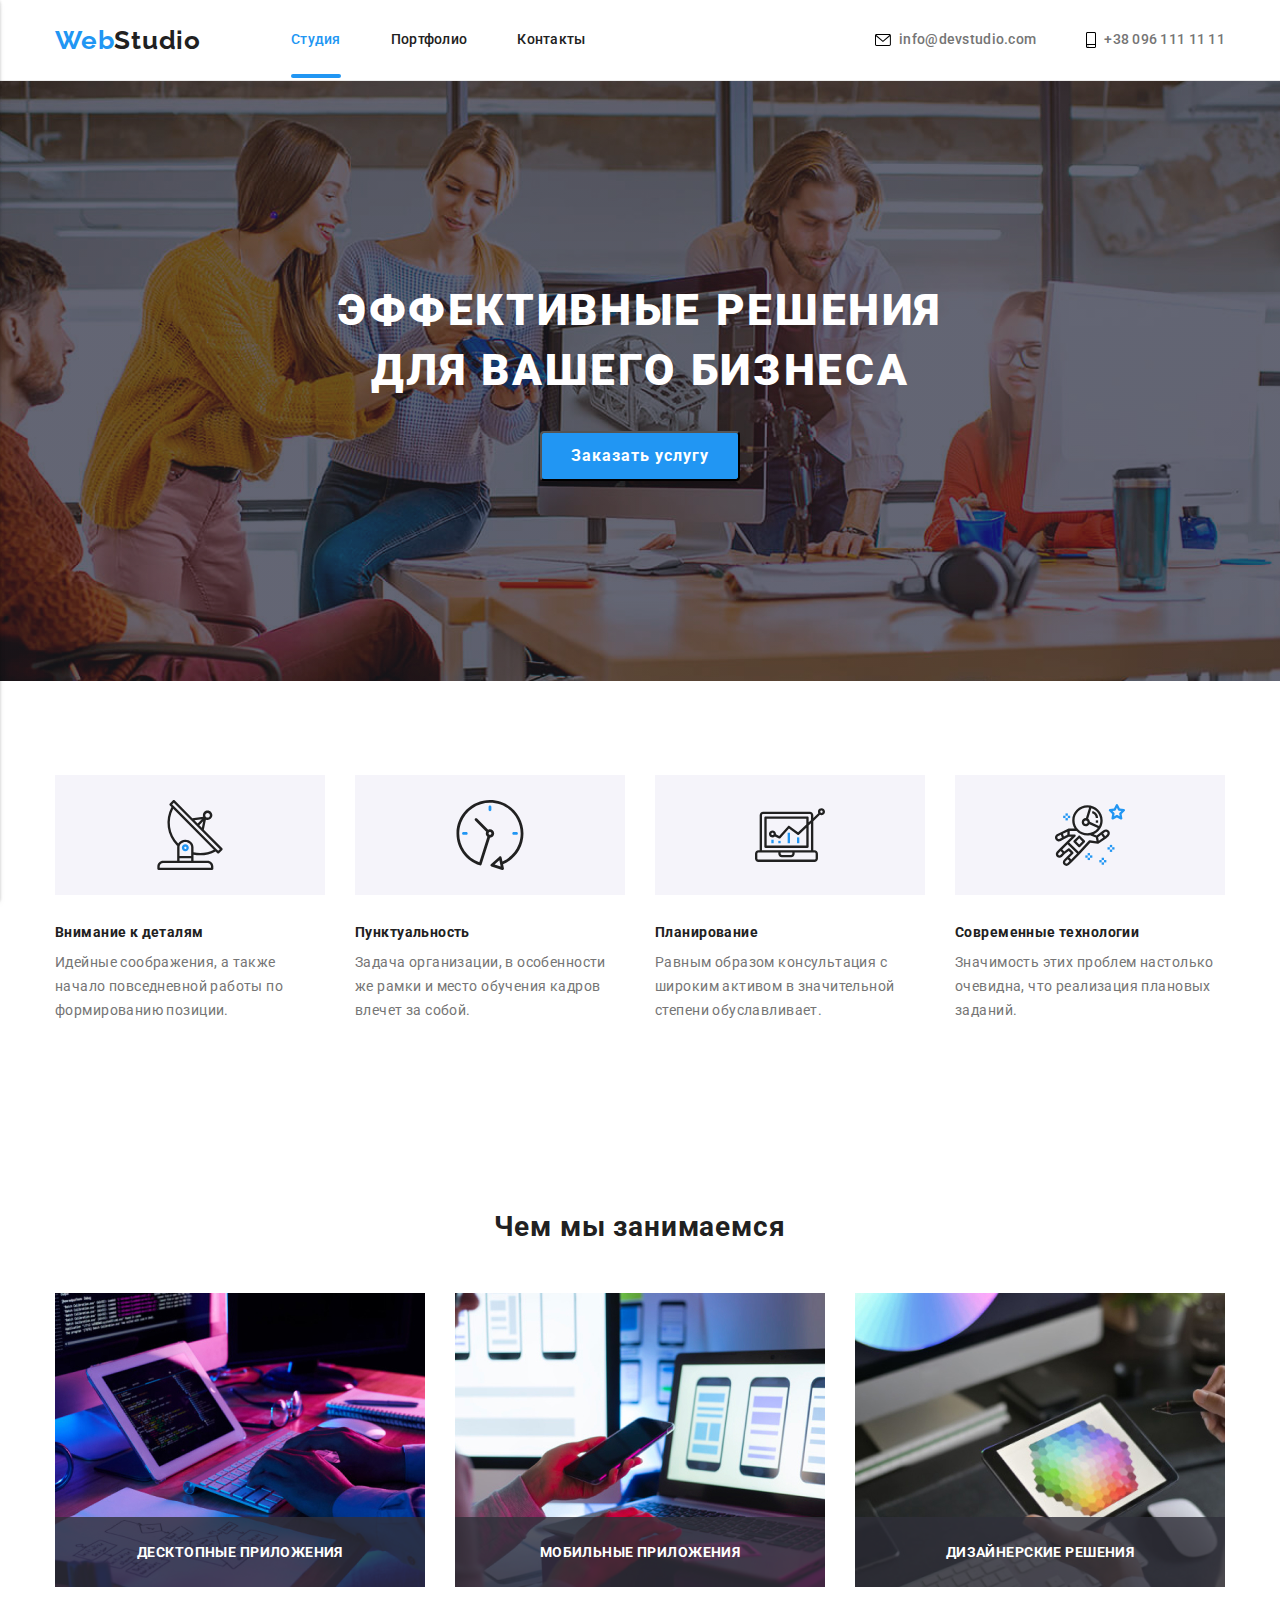
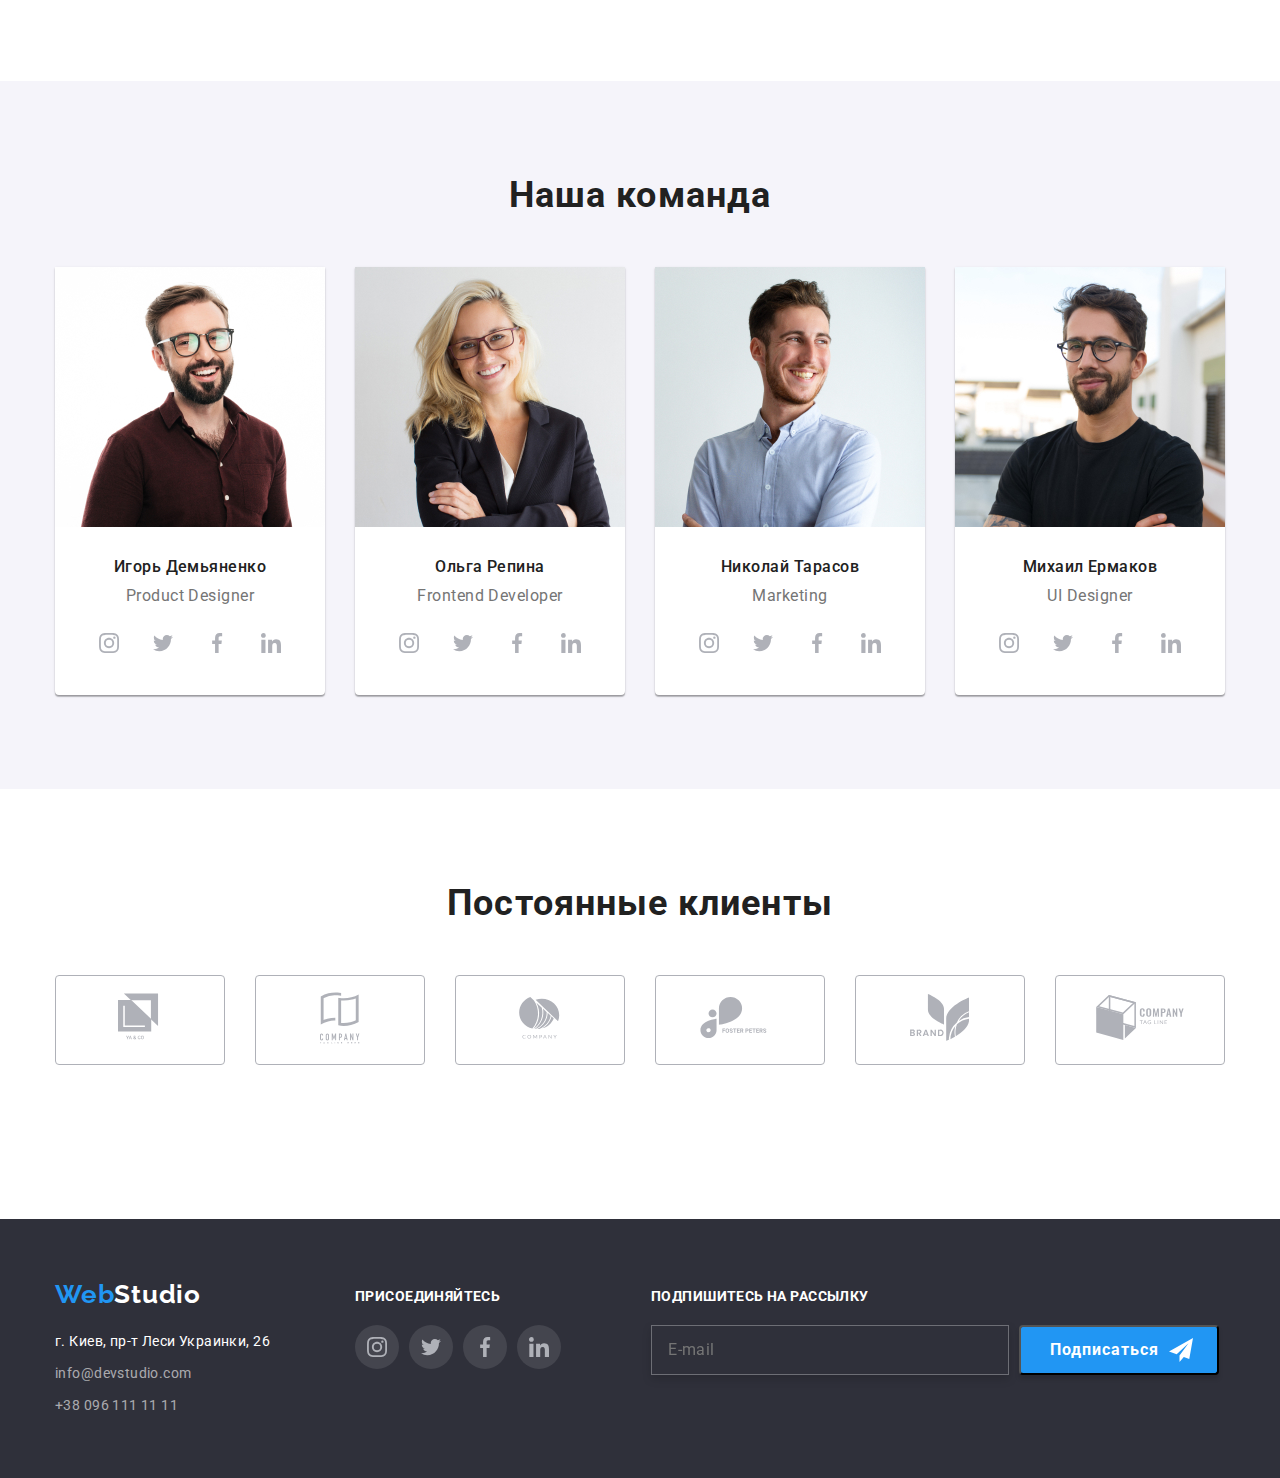
==== commit ba9d21d4: "на проверку" ====
--- a/index.html
+++ b/index.html
@@ -92,14 +92,14 @@
     
     <main>
         <!-- Hero section -->
-       <!-- <section class="hero-section">
+       <section class="hero-section">
             <div class="container">
                 <h1 class="hero-title">Эффективные решения для вашего бизнеса</h1>
                 <button type="button" class="button" data-modal-open>Заказать услугу</button>
-            </div> -->
+            </div>
 
             <!-- Hero modal window -->
-            <!-- <div class="backdrop is-hidden" data-modal>
+            <div class="backdrop is-hidden" data-modal>
                 <div class="modal">
                     <button class="modal__button-close" data-modal-close aria-label="закрыть">
                     <svg width="18px" height="18px">
@@ -142,7 +142,7 @@
                         <label class="modal_checkbox">
                             <input class="checkbox_input" type="checkbox" value="">
                             <span class="checkbox_icon"></span>
-                            <span>Соглашаюсь с рассылкой и принимаю <span class="checkbox_contract">Условия договора</span></span>
+                            <span class="checkbox_text">Соглашаюсь с рассылкой и принимаю <span class="checkbox_contract">Условия договора</span></span>
                         </label>
                         <div class="modal_submit">
                             <button type="submit" class="button">Отправить</button>
@@ -152,7 +152,7 @@
                 </div>
 
             </div>
-        </section> -->
+        </section>
 
         <!-- Особенности -->
 
@@ -213,7 +213,12 @@
                 <h2 class="section_title">Наша команда</h2>
                 <ul class="team_list">
                     <li class="team_item">
-                        <img width="270" src="./images/portret1.jpg" alt="Игорь Демьяненко">
+                        <picture>
+                            <source srcset="./images/desktop/team/ProductManager-desktop.jpg 1x, ./images/desktop/team/ProductManager2x-desktop.jpg 2x" media="(min-width: 1200px)">
+                            <source srcset="./images/tablet/team/ProductManager-tablet.jpg 1x, ./images/tablet/team/ProductManager2x-tablet.jpg 2x" media="(min-width: 768px)">
+                            <source srcset="./images/mobile/team/ProductManager-mobile.jpg 1x, ./images/mobile/team/ProductManager2x-mobile.jpg 2x" media="(max-width: 767px)">
+                            <img src="./images/desktop/team/ProductManager-desktop.jpg" alt="Игорь Демьяненко">
+                        </picture>
                         <h4 class="team_title">Игорь Демьяненко</h4>
                         <p class="team_label">Product Designer</p>
                         <ul class="society">
@@ -248,7 +253,12 @@
                         </ul>
                     </li>
                     <li class="team_item">
-                        <img width="270" src="./images/portret2.jpg" alt="Ольга Репина">
+                        <picture>
+                            <source srcset="./images/desktop/team/FrontedDeveloper-desktop.jpg 1x, ./images/desktop/team/FrontedDeveloper2x-desktop.jpg 2x" media="(min-width: 1200px)">
+                            <source srcset="./images/tablet/team/FrontedDeveloper-tablet.jpg 1x, ./images/tablet/team/FrontedDeveloper2x-tablet.jpg 2x" media="(min-width: 768px)">
+                            <source srcset="./images/mobile/team/FrontedDeveloper-mobile.jpg 1x, ./images/mobile/team/FrontedDeveloper2x-mobile.jpg 2x" media="(max-width: 767px)">
+                            <img src="./images/desktop/team/FrontedDeveloper-desktop.jpg" alt="Ольга Репина">
+                        </picture>
                         <h4 class="team_title">Ольга Репина</h4>
                         <p class="team_label">Frontend Developer</p>
                         <ul class="society">
@@ -283,7 +293,12 @@
                         </ul>
                     </li>
                     <li class="team_item">
-                        <img width="270" src="./images/portret3.jpg" alt="Николай Тарасов">
+                        <picture>
+                            <source srcset="./images/desktop/team/Marketing-desktop.jpg 1x, ./images/desktop/team/Marketing2x-desktop.jpg 2x" media="(min-width: 1200px)">
+                            <source srcset="./images/tablet/team/Marketing-tablet.jpg 1x, ./images/tablet/team/Marketing2x-tablet.jpg 2x" media="(min-width: 768px)">
+                            <source srcset="./images/mobile/team/Marketing-mobile.jpg 1x, ./images/mobile/team/Marketing2x-mobile.jpg 2x" media="(max-width: 767px)">
+                            <img src="./images/desktop/team/Marketing-desktop.jpg" alt="Николай Тарасов">
+                        </picture>
                         <h4 class="team_title">Николай Тарасов</h4>
                         <p class="team_label">Marketing</p>
                         <ul class="society">
@@ -318,7 +333,12 @@
                         </ul>
                     </li>
                     <li class="team_item">
-                        <img width="270" src="./images/portret4.jpg" alt="Михаил Ермаков">
+                        <picture>
+                            <source srcset="./images/desktop/team/UIDesigner-desktop.jpg 1x, ./images/desktop/team/UIDesigner2x-desktop.jpg 2x" media="(min-width: 1200px)">
+                            <source srcset="./images/tablet/team/UIDesigner-tablet.jpg 1x, ./images/tablet/team/UIDesigner2x-tablet.jpg 2x" media="(min-width: 768px)">
+                            <source srcset="./images/mobile/team/UIDesigner-mobile.jpg 1x, ./images/mobile/team/UIDesigner2x-mobile.jpg 2x" media="(max-width: 767px)">
+                            <img src="./images/desktop/team/UIDesigner-desktop.jpg" alt="Михаил Ермаков">
+                        </picture>
                         <h4 class="team_title">Михаил Ермаков</h4>
                         <p class="team_label">UI Designer</p>
                         <ul class="society">
--- a/css/main.min.css
+++ b/css/main.min.css
@@ -1,2 +1,2 @@
-*,*::before,*::after{box-sizing:border-box}:root{-moz-tab-size:4;tab-size:4}html{line-height:1.15;-webkit-text-size-adjust:100%}body{margin:0}body{font-family:system-ui,-apple-system,"Segoe UI",Roboto,Helvetica,Arial,sans-serif,"Apple Color Emoji","Segoe UI Emoji"}hr{height:0;color:inherit}abbr[title]{text-decoration:underline dotted}b,strong{font-weight:bolder}code,kbd,samp,pre{font-family:ui-monospace, SFMono-Regular, Consolas, 'Liberation Mono', Menlo, monospace;font-size:1em}small{font-size:80%}sub,sup{font-size:75%;line-height:0;position:relative;vertical-align:baseline}sub{bottom:-0.25em}sup{top:-0.5em}table{text-indent:0;border-color:inherit}button,input,optgroup,select,textarea{font-family:inherit;font-size:100%;line-height:1.15;margin:0}button,select{text-transform:none}button,[type='button'],[type='reset'],[type='submit']{-webkit-appearance:button}::-moz-focus-inner{border-style:none;padding:0}:-moz-focusring{outline:1px dotted ButtonText}:-moz-ui-invalid{box-shadow:none}legend{padding:0}progress{vertical-align:baseline}::-webkit-inner-spin-button,::-webkit-outer-spin-button{height:auto}[type='search']{-webkit-appearance:textfield;outline-offset:-2px}::-webkit-search-decoration{-webkit-appearance:none}::-webkit-file-upload-button{-webkit-appearance:button;font:inherit}summary{display:list-item}:root{--primary-text-color: #212121;--secondary-text-color: #757575;--accent-color: #2196F3;--focus-color: red;--footer-color: #2F303A}body{font-family:Roboto, sans-serif;color:var(--primary-text-color);background-color:#FFFFFF}.page-header{border-bottom:1px solid #ECECEC}section{padding-top:94px;padding-bottom:94px}@media screen and (max-width: 1199px){section{padding-top:60px;padding-bottom:60px}}section:first-child{padding-top:0px;padding-bottom:0px}ul{margin:0;padding:0;list-style:none}a{text-decoration:none}button{cursor:pointer}h1,h2,h3,h4,h5,h6{margin:0;padding:0}.container{width:100%;margin-left:auto;margin-right:auto;padding-left:15px;padding-right:15px}@media screen and (min-width: 480px){.container{max-width:480px}}@media screen and (min-width: 768px){.container{max-width:768px}}@media screen and (min-width: 1200px){.container{max-width:1200px}}.button{width:200px;height:50px;font-weight:bold;font-size:16px;line-height:1.875;text-align:center;letter-spacing:0.06em;color:#FFFFFF;box-shadow:0px 4px 4px rgba(0,0,0,0.15);border-radius:4px;background:var(--accent-color)}.button:hover,.button:focus{background-color:#188CE8}.nav_logo1{font-family:Raleway;font-weight:700;font-size:24px;line-height:1.19;letter-spacing:0.03em;color:var(--accent-color)}@media screen and (min-width: 1200px){.nav_logo1{font-size:26px}}.nav_logo2{font-family:Raleway;font-weight:700;font-size:24px;line-height:1.19;letter-spacing:0.03em;color:var(--primary-text-color)}@media screen and (min-width: 1200px){.nav_logo2{font-size:26px}}.mobile-menu-btn{position:absolute;right:0;z-index:111;width:40px;height:40px;border:none;background-color:transparent}@media screen and (min-width: 767.98px){.mobile-menu-btn{display:none}}.mobile-menu-icon{width:40px;height:40px}.mobile-menu-icon:hover,.mobile-menu-icon:focus{fill:var(--accent-color)}.icon-close{display:none}.is-open .icon-close{display:block}.is-open .icon-open{display:none}.mobile-menu{position:fixed;top:0;left:-100%;display:flex;flex-direction:column;z-index:100;width:100%;height:100vh;background:#FFFFFF;box-shadow:0px 4px 8px rgba(0,0,0,0.04),0px 2px 4px rgba(0,0,0,0.08),0px 1px 3px rgba(0,0,0,0.16);transition:left 0.5s}.mobile-menu.is-open{left:0}.mobile-menu__overlay{margin-top:50px;margin-left:40px}.mobile-menu_item{margin-bottom:35px}.mobile-menu_item:last-child{margin-bottom:0}.mobile-menu .menu{padding:0;font-size:40px;line-height:1.175}.mobile-menu .menu:hover,.mobile-menu .menu:focus{fill:var(--accent-color);color:var(--accent-color)}.mobile-info__list{margin-top:300px;margin-bottom:60px}.info__phone{font-size:34px;line-height:1.17;letter-spacing:0.02em;color:var(--accent-color)}.info__mail{font-size:24px;line-height:1.16;letter-spacing:0.02em;color:#757575}.mobile-info__item{margin-bottom:30px}.mobile-info__item:last-child{margin-bottom:0}.mobile-society__list{display:flex}.society__link{font-size:18px;line-height:1.22;letter-spacing:0.02em;color:var(--accent-color)}.line{margin-left:10px;margin-right:10px;width:22px;height:0px;left:135px;top:726px;border:1px solid rgba(33,33,33,0.2);transform:rotate(90deg)}.modal_form{padding-left:40px;padding-right:40px;text-align:left}.modal_field{position:relative;display:flex;flex-direction:column;margin-bottom:10px}.modal_label{margin-bottom:4px;font-size:12px;line-height:1.16;letter-spacing:0.01em;color:#757575}.modal_input{padding:12px 16px 12px 42px;height:40px;border:1px solid rgba(33,33,33,0.2);box-sizing:border-box;border-radius:4px}.modal_icon{display:inline-block;position:absolute;top:50%;left:15px}.form-textarea:focus,.form-textarea:hover,.form-input:focus,.form-input:hover{border:1px solid var(--accent-color)}.modal_field:focus,.modal_field:hover,.modal_icon:hover,.modal_icon:focus{fill:var(--accent-color)}.modal_label-comment{margin-bottom:4px;font-size:12px;line-height:1.16;letter-spacing:0.01em;color:#757575}.modal_textarea{margin-bottom:20px;padding:12px 16px 12px 16px;font-size:14px;line-height:1.16;letter-spacing:0.01em;border:1px solid rgba(33,33,33,0.2);box-sizing:border-box;border-radius:4px;color:rgba(117,117,117,0.5)}.modal_checkbox{display:flex;margin-bottom:30px;align-items:center;font-size:14px;line-height:1.71;letter-spacing:0.03em;text-align:center;color:#757575}.checkbox_input{-webkit-appearance:none;-moz-appearance:none;appearance:none}.checkbox_icon{display:inline-block;margin-left:12px;margin-right:8px;width:15px;height:15px;border:2px solid #212121;border-radius:2px}.checkbox_contract{text-decoration:underline;color:var(--accent-color)}.checkbox_input:checked+.checkbox_icon{border-color:var(--accent-color);background-color:var(--accent-color);background-image:url(../images/checkbox-modal.svg);background-size:contain;background-origin:border-box}.modal_submit{display:flex;justify-content:center;margin-left:auto;margin-right:auto}.backdrop{position:fixed;top:0%;left:0;width:100%;height:100%;background-color:rgba(0,0,0,0.2)}.backdrop.is-hidden{visibility:hidden;opacity:0;pointer-events:none}.modal{position:absolute;top:50%;left:50%;transform:translate(-50%, -50%);width:528px;height:581px;background-color:#fff;transition:transform 250ms cubic-bezier(0.4, 0, 0.2, 1)}.modal__button-close{position:absolute;display:flex;top:0;right:0;margin:8px 8px;align-items:center;width:30px;height:30px;border-radius:50%;background:#FFFFFF;border:1px solid rgba(0,0,0,0.1);cursor:pointer}.modal__button-close:hover,.modal__button-close:focus{fill:var(--accent-color)}.modal__title{margin:40px 40px 30px 40px;font-weight:bold;font-size:20px;line-height:1.15;text-align:center;letter-spacing:0.03em}.society_list{display:block;content:'';margin-right:10px;border-radius:50%;cursor:pointer}.society_list:last-child{margin-right:0px}.society_icon{display:flex;justify-content:center;align-items:center;width:44px;height:44px;border-radius:50%;background-color:rgba(255,255,255,0.1);fill:#AFB1B8}.society_icon:hover,.society_icon:focus{fill:white;background-color:var(--accent-color)}.clients_list{display:flex;flex-wrap:wrap}.clients_item{flex-basis:100%;margin-right:30px;margin-bottom:30px}@media screen and (max-width: 480px){.clients_item{margin-right:0}}@media screen and (min-width: 480px){.clients_item{flex-basis:calc((100% - 30px) / 2)}}@media screen and (min-width: 768px){.clients_item{flex-basis:calc((100% - 30px * 2) / 3)}}@media screen and (min-width: 1200px){.clients_item{flex-basis:calc((100% - 30px * 5) / 6);margin-bottom:0}}.clients_item:last-child{margin-bottom:0}@media screen and (min-width: 480px) and (max-width: 767px){.clients_item:nth-child(2n){margin-right:0}.clients_item:nth-last-child(-n+2){margin-bottom:0}}@media screen and (min-width: 768px) and (max-width: 1199px){.clients_item:nth-child(3n){margin-right:0}.clients_item:nth-last-child(-n+2){margin-bottom:0}.clients_item:nth-last-child(-n+3){margin-bottom:0}}@media screen and (min-width: 1200px){.clients_item:last-child{margin-right:0}}.client_button{display:block;content:'';width:100%;height:90px;fill:#AFB1B8;background-color:white;border:1px solid #AFB1B8;box-sizing:border-box;border-radius:4px;cursor:pointer}.client_button:hover,.client_button:focus{border:1px solid var(--accent-color);fill:var(--accent-color)}.features_list{display:flex;flex-wrap:wrap}.features_item{flex-basis:100%;margin-bottom:30px}@media screen and (min-width: 768px){.features_item{flex-basis:calc((100% - 30px) / 2);margin-right:30px}}@media screen and (min-width: 1200px){.features_item{flex-basis:calc((100% - 30px * 3) / 4)}}.features_item:last-child{margin-bottom:60px}@media screen and (min-width: 768px) and (max-width: 1199px){.features_item:nth-child(2n){margin-right:0}.features_item:nth-last-child(-n+2){margin-bottom:60px}.features_item:nth-child(3n){margin-bottom:60px}}@media screen and (min-width: 1200px){.features_item:nth-child(4n){margin-right:0}.features_item:nth-last-child(-n+4){margin-bottom:0}}.features_item::before{display:block;content:'';height:120px;margin-bottom:30px;background-color:#F5F4FA;background-size:70px;background-repeat:no-repeat;background-position:center}.icon-antenna::before{background-image:url(../images/antenna.svg)}.icon-clock::before{background-image:url(../images/clock.svg)}.icon-diagram::before{background-image:url(../images/diagram.svg)}.icon-astraunavt::before{background-image:url(../images/astronaut.svg)}.features_title{margin-top:0;margin-bottom:10px;text-align:center;font-weight:700;font-size:14px;line-height:1.14;letter-spacing:0.03em}@media screen and (min-width: 768px){.features_title{text-align:left}}.features_text{margin-top:0;margin-bottom:0;font-size:14px;line-height:1.71;letter-spacing:0.03em;color:var(--secondary-text-color)}.page-footer{padding-top:60px;padding-bottom:60px;background-color:var(--footer-color)}@media screen and (min-width: 1200px){.footer-overlay{display:flex}}@media screen and (min-width: 768px){.footer-block{display:flex;margin-bottom:60px;padding:0px 70px 0px 70px;justify-content:space-between}}@media screen and (min-width: 1200px){.footer-block{margin-bottom:0;padding:0}}@media screen and (min-width: 1200px){.footer_subscribe{margin-top:10px;margin-left:90px}}.nav-logo-footer{margin-bottom:20px;text-align:center}@media screen and (min-width: 768px){.nav-logo-footer{margin-bottom:0}}@media screen and (min-width: 1200px){.nav-logo-footer{text-align:left}}.nav_logo2-footer{font-family:Raleway;font-weight:700;font-size:26px;line-height:1.19;letter-spacing:0.03em;color:#FFFFFF}.footer_title{margin-bottom:20px;font-weight:bold;font-size:14px;line-height:1.14;letter-spacing:0.03em;text-transform:uppercase;text-align:center;color:#FFFFFF}@media screen and (min-width: 1200px){.footer_title{text-align:left}}.footer-form{margin-bottom:20px}@media screen and (min-width: 768px){.footer-form{text-align:center}}.contacts_field{margin-bottom:60px}@media screen and (min-width: 768px){.contacts_field{margin-top:10px;margin-bottom:0}}@media screen and (min-width: 1200px){.contacts_field{margin-left:85px}}.footer_contacts{margin-top:20px;margin-left:auto;margin-right:auto}.footer_society{display:flex;justify-content:center}.footer_address{margin-bottom:8px;font-style:normal;font-weight:normal;font-size:14px;line-height:1.71;letter-spacing:0.03em;color:#FFFFFF;cursor:pointer}.footer_address:hover,.footer_address:focus{color:var(--accent-color)}.footer_mail{margin-bottom:8px;font-size:14px;line-height:1.71;letter-spacing:0.03em;color:rgba(255,255,255,0.6)}.footer_tel{margin-bottom:0;font-size:14px;line-height:1.71;letter-spacing:0.03em}.mail-tel{color:rgba(255,255,255,0.6)}.mail-tel:hover,.mail-tel:focus{color:var(--accent-color)}.footer-logo{display:block}.footer_subscribe--form{width:100%;height:50px;padding-left:16px;font-size:16px;line-height:1.25;align-items:center;letter-spacing:0.03em;color:rgba(255,255,255,0.6);border:1px solid rgba(255,255,255,0.3);box-sizing:border-box;filter:drop-shadow(0px 4px 4px rgba(0,0,0,0.15));background-color:var(--footer-color)}@media screen and (min-width: 768px){.footer_subscribe--form{width:450px}}@media screen and (min-width: 1200px){.footer_subscribe--form{width:358px}}.button-footer{display:flex;align-items:center;margin-left:auto;margin-right:auto;padding-left:29px}.button-footer::after{content:'';display:inline-block;width:24px;height:24px;margin-left:10px;background-image:url(../images/icon-send.svg)}@media screen and (min-width: 1200px){.button-footer{margin-left:10px}}.main-nav{position:relative;display:flex;align-items:center;height:80px}.nav{display:flex;margin-left:93px}@media screen and (max-width: 767.98px){.nav{display:none}}@media screen and (min-width: 768px){.nav{margin-left:90px}}.nav__list:not(:last-child){margin-right:50px}.nav__link{position:relative;display:block;padding:30px 0px;font-weight:500;font-size:14px;line-height:1.14;letter-spacing:0.02em;color:#212121}.nav__link:hover,.nav__link:focus{fill:var(--accent-color);color:var(--accent-color)}.nav__link--currentpage{color:var(--accent-color)}.nav__link--currentpage::after{position:absolute;content:'';display:block;bottom:0;width:100%;height:4px;background:var(--accent-color);border-radius:2px;background-repeat:no-repeat;background-position:bottom}.info{display:flex;margin-left:auto;align-items:center}@media screen and (max-width: 767.98px){.info{display:none}}@media screen and (min-width: 768px) and (max-width: 1199.98px){.info{display:block;margin-left:85px}}.info__list{display:flex;align-items:center;font-weight:500;font-size:14px;line-height:1.14;letter-spacing:0.02em;color:var(--secondary-text-color);cursor:pointer}.info__list:not(:last-child){margin-right:50px}.info__list:hover,.info__list:focus{fill:var(--accent-color);color:var(--accent-color)}@media screen and (min-width: 768px) and (max-width: 1199.98px){.info__list{margin-bottom:10px;font-size:12px;line-height:1.16}}.info__icon{margin-left:10px;color:#757575}.info__icon:hover,.info__icon:focus{fill:var(--accent-color);color:var(--accent-color)}@media screen and (min-width: 768px){.info__icon{margin-left:8px}}.hero-section{height:600px;text-align:center;background-color:#2F303A;background-image:linear-gradient(to right, rgba(47,48,58,0.4), rgba(47,48,58,0.4)),url(../images/hero.jpg);background-repeat:no-repeat;background-position:center;background-size:cover}.hero-title{width:696px;margin:0px auto 30px auto;padding-top:200px;font-weight:900;font-size:44px;line-height:1.34;letter-spacing:0.06em;text-align:center;text-transform:uppercase;color:#FFFFFF}.hero-title.centered{text-align:center}.filter{display:flex;margin-top:95px;margin-bottom:50px;margin-left:280px}@media screen and (max-width: 767.98px){.filter{flex-wrap:wrap;margin-top:60px;margin-bottom:20px;margin-left:0}}@media screen and (min-width: 768px) and (max-width: 1199.98px){.filter{flex-wrap:wrap;margin-top:60px;margin-bottom:20px;margin-left:65px}}.filter:last-child{margin-right:0}.filter-item{margin-bottom:0;margin-right:8px}.filter-item:last-child{margin-right:0}@media screen and (max-width: 767.98px){.filter-item{margin-bottom:20px}}.filter_button{padding:6px 22px 6px 22px;font-weight:500;font-size:16px;line-height:1.625;letter-spacing:0.03em;text-align:center;border-radius:4px;background:#F5F4FA}.filter_button:hover,.filter_button:focus{color:#FFFFFF;background-color:var(--accent-color);box-shadow:0px 3px 1px rgba(0,0,0,0.1),0px 1px 2px rgba(0,0,0,0.08),0px 2px 2px rgba(0,0,0,0.12)}.portfolio_list{display:flex;flex-wrap:wrap;margin-bottom:94px}.portfolio_card{flex-basis:100%;margin-bottom:30px;border:1px solid #EEEEEE;box-sizing:border-box;cursor:pointer}.portfolio_card:hover,.portfolio_card:focus{box-shadow:0px 1px 1px rgba(0,0,0,0.12),0px 4px 4px rgba(0,0,0,0.06),1px 4px 6px rgba(0,0,0,0.16)}@media screen and (min-width: 768px){.portfolio_card{flex-basis:calc((100% - 30px) / 2);margin-right:30px}}@media screen and (min-width: 1200px){.portfolio_card{flex-basis:calc((100% - 60px) / 3)}}@media screen and (min-width: 768px){.portfolio_card:nth-child(2n){margin-right:0}}.portfolio_card:hover .portfolio_overlay,.portfolio_card:focus .portfolio_overlay{transform:translateY(0)}.thumb{position:relative;overflow:hidden}.thumb::before{opacity:1}.portfolio_overlay{position:absolute;display:flex;justify-content:center;align-items:center;top:0;left:0;width:100%;height:100%;background:rgba(33,150,243,0.9);transform:translateY(100%);transition:transform 250ms cubic-bezier(0.4, 0, 0.2, 1)}.portfolio_label{margin:0;padding:0;width:322px;font-size:18px;line-height:1.55;letter-spacing:0.03em;color:#FFFFFF}.frame{margin-top:20px;margin-bottom:20px;margin-left:24px}.portfolio_title{margin-top:0;margin-bottom:0;margin-left:0;font-weight:bold;font-size:18px;line-height:2;letter-spacing:0.06em;color:#212121}.portfolio_decription{margin-top:0;margin-bottom:0;margin-left:0;font-size:16px;line-height:1.875;letter-spacing:0.03em;color:#757575}@media screen and (max-width: 1200px){.product{display:none}}.product_list{display:flex;justify-content:space-between;display:none}@media screen and (min-width: 1200px){.product_list{display:flex}}.product_item{position:relative;display:flex;justify-content:space-between}.product_overlay{position:absolute;display:flex;justify-content:center;align-items:center;bottom:0;left:0;width:100%;height:70px;margin:0;background:rgba(47,48,58,0.8)}.product_label{font-weight:bold;font-size:14px;line-height:1.14px;text-align:center;letter-spacing:0.03em;text-transform:uppercase;color:#FFFFFF}.section_title{margin-top:0;margin-bottom:30px;text-align:center;font-weight:700;font-size:28px;line-height:1.16;letter-spacing:0.03em}@media screen and (min-width: 1200px){.section_title{margin-bottom:50px;font-size:36px}}.section_title--product{margin-top:0;margin-bottom:50px;text-align:center;font-weight:700;font-size:28px;line-height:1.16;letter-spacing:0.03em}@media screen and (max-width: 1200px){.section_title--product{display:none}}.section_title--clients{margin-top:0;margin-bottom:50px;text-align:center;font-weight:700;font-size:28px;line-height:1.16;letter-spacing:0.03em}@media screen and (max-width: 1200px){.section_title--clients{display:none}}.team{background-color:#F5F4FA}.team_list{display:flex;flex-wrap:wrap}.team_item{flex-basis:100%;margin-bottom:30px;box-shadow:0px 1px 3px rgba(0,0,0,0.12),0px 1px 1px rgba(0,0,0,0.14),0px 2px 1px rgba(0,0,0,0.2);border-radius:0px 0px 4px 4px;background-color:#FFFFFF}@media screen and (min-width: 768px){.team_item{flex-basis:calc((100% - 30px) / 2);margin-right:30px}}@media screen and (min-width: 1200px){.team_item{flex-basis:calc((100% - 30px * 3) / 4)}}.team_item:last-child{margin-bottom:0}@media screen and (min-width: 768px) and (max-width: 1199px){.team_item:nth-child(2n){margin-right:0}.team_item:nth-last-child(-n+2){margin-bottom:0}}@media screen and (min-width: 1200px){.team_item:nth-child(4n){margin-right:0}.team_item:nth-last-child(-n+4){margin-bottom:0}}.team_title{margin-top:30px;margin-bottom:10px;font-weight:500;font-size:16px;line-height:1.19;letter-spacing:0.03em;text-align:center}.team_label{margin-top:0;margin-bottom:16px;font-size:16px;line-height:1.19;letter-spacing:0.03em;text-align:center;color:var(--secondary-text-color)}.society{display:flex;padding:0;justify-content:center;margin:16px 32px 30px 32px;list-style:none}
+*,*::before,*::after{box-sizing:border-box}:root{-moz-tab-size:4;tab-size:4}html{line-height:1.15;-webkit-text-size-adjust:100%}body{margin:0}body{font-family:system-ui,-apple-system,"Segoe UI",Roboto,Helvetica,Arial,sans-serif,"Apple Color Emoji","Segoe UI Emoji"}hr{height:0;color:inherit}abbr[title]{text-decoration:underline dotted}b,strong{font-weight:bolder}code,kbd,samp,pre{font-family:ui-monospace, SFMono-Regular, Consolas, 'Liberation Mono', Menlo, monospace;font-size:1em}small{font-size:80%}sub,sup{font-size:75%;line-height:0;position:relative;vertical-align:baseline}sub{bottom:-0.25em}sup{top:-0.5em}table{text-indent:0;border-color:inherit}button,input,optgroup,select,textarea{font-family:inherit;font-size:100%;line-height:1.15;margin:0}button,select{text-transform:none}button,[type='button'],[type='reset'],[type='submit']{-webkit-appearance:button}::-moz-focus-inner{border-style:none;padding:0}:-moz-focusring{outline:1px dotted ButtonText}:-moz-ui-invalid{box-shadow:none}legend{padding:0}progress{vertical-align:baseline}::-webkit-inner-spin-button,::-webkit-outer-spin-button{height:auto}[type='search']{-webkit-appearance:textfield;outline-offset:-2px}::-webkit-search-decoration{-webkit-appearance:none}::-webkit-file-upload-button{-webkit-appearance:button;font:inherit}summary{display:list-item}:root{--primary-text-color: #212121;--secondary-text-color: #757575;--accent-color: #2196F3;--focus-color: red;--footer-color: #2F303A}body{font-family:Roboto, sans-serif;color:var(--primary-text-color);background-color:#FFFFFF}.page-header{border-bottom:1px solid #ECECEC}section{padding-top:94px;padding-bottom:94px}@media screen and (max-width: 1199px){section{padding-top:60px;padding-bottom:60px}}section:first-child{padding-top:0px;padding-bottom:0px}ul{margin:0;padding:0;list-style:none}a{text-decoration:none}button{cursor:pointer}h1,h2,h3,h4,h5,h6{margin:0;padding:0}img{display:block;height:auto;max-width:100%}.container{width:100%;margin-left:auto;margin-right:auto;padding-left:15px;padding-right:15px}@media screen and (min-width: 480px){.container{max-width:480px}}@media screen and (min-width: 768px){.container{max-width:768px}}@media screen and (min-width: 1200px){.container{max-width:1200px}}.button{width:200px;height:50px;font-weight:bold;font-size:16px;line-height:1.875;text-align:center;letter-spacing:0.06em;color:#FFFFFF;box-shadow:0px 4px 4px rgba(0,0,0,0.15);border-radius:4px;background:var(--accent-color)}.button:hover,.button:focus{background-color:#188CE8}.nav_logo1{font-family:Raleway;font-weight:700;font-size:24px;line-height:1.19;letter-spacing:0.03em;color:var(--accent-color)}@media screen and (min-width: 1200px){.nav_logo1{font-size:26px}}.nav_logo2{font-family:Raleway;font-weight:700;font-size:24px;line-height:1.19;letter-spacing:0.03em;color:var(--primary-text-color)}@media screen and (min-width: 1200px){.nav_logo2{font-size:26px}}.mobile-menu-btn{position:absolute;right:0;z-index:111;width:40px;height:40px;border:none;background-color:transparent}@media screen and (min-width: 767.98px){.mobile-menu-btn{display:none}}.mobile-menu-icon{width:40px;height:40px}.mobile-menu-icon:hover,.mobile-menu-icon:focus{fill:var(--accent-color)}.icon-close{display:none}.is-open .icon-close{display:block}.is-open .icon-open{display:none}.mobile-menu{position:fixed;top:0;left:-100%;display:flex;flex-direction:column;z-index:100;width:100%;height:100vh;background:#FFFFFF;box-shadow:0px 4px 8px rgba(0,0,0,0.04),0px 2px 4px rgba(0,0,0,0.08),0px 1px 3px rgba(0,0,0,0.16);transition:left 0.5s}.mobile-menu.is-open{left:0}.mobile-menu__overlay{margin-top:50px;margin-left:40px}.mobile-menu_item{margin-bottom:35px}.mobile-menu_item:last-child{margin-bottom:0}.mobile-menu .menu{padding:0;font-size:40px;line-height:1.175}.mobile-menu .menu:hover,.mobile-menu .menu:focus{fill:var(--accent-color);color:var(--accent-color)}.mobile-info__list{margin-top:300px;margin-bottom:60px}.info__phone{font-size:34px;line-height:1.17;letter-spacing:0.02em;color:var(--accent-color)}.info__mail{font-size:24px;line-height:1.16;letter-spacing:0.02em;color:#757575}.mobile-info__item{margin-bottom:30px}.mobile-info__item:last-child{margin-bottom:0}.mobile-society__list{display:flex}.society__link{font-size:18px;line-height:1.22;letter-spacing:0.02em;color:var(--accent-color)}.line{margin-left:10px;margin-right:10px;width:22px;height:0px;left:135px;top:726px;border:1px solid rgba(33,33,33,0.2);transform:rotate(90deg)}.modal_form{padding-left:40px;padding-right:40px;text-align:left}.modal_field{position:relative;display:flex;flex-direction:column;margin-bottom:10px}.modal_label{margin-bottom:4px;font-size:12px;line-height:1.16;letter-spacing:0.01em;color:#757575}.modal_input{padding:12px 16px 12px 42px;height:40px;border:1px solid rgba(33,33,33,0.2);box-sizing:border-box;border-radius:4px}.modal_icon{display:inline-block;position:absolute;top:50%;left:15px}.form-textarea:focus,.form-textarea:hover,.form-input:focus,.form-input:hover{border:1px solid var(--accent-color)}.modal_field:focus,.modal_field:hover,.modal_icon:hover,.modal_icon:focus{fill:var(--accent-color)}.modal_label-comment{margin-bottom:4px;font-size:12px;line-height:1.16;letter-spacing:0.01em;color:#757575}.modal_textarea{margin-bottom:20px;padding:12px 16px 12px 16px;font-size:14px;line-height:1.16;letter-spacing:0.01em;border:1px solid rgba(33,33,33,0.2);box-sizing:border-box;border-radius:4px;color:rgba(117,117,117,0.5)}.modal_checkbox{display:flex;margin-bottom:30px;align-items:center;justify-content:center;font-size:14px;line-height:1.71;letter-spacing:0.03em;text-align:center;color:#757575}.checkbox_input{-webkit-appearance:none;-moz-appearance:none;appearance:none}.checkbox_icon{display:inline-block;margin-right:8px;width:15px;height:15px;border:2px solid #212121;border-radius:2px}.checkbox_text{font-size:12px;line-height:1.16;letter-spacing:0.03em;text-align:left;color:#757575}@media screen and (min-width: 1200px){.checkbox_text{font-size:14px;line-height:1.71}}.checkbox_contract{text-decoration:underline;color:var(--accent-color)}.checkbox_input:checked+.checkbox_icon{border-color:var(--accent-color);background-color:var(--accent-color);background-image:url(../images/checkbox-modal.svg);background-size:contain;background-origin:border-box}.modal_submit{display:flex;justify-content:center;margin-left:auto;margin-right:auto}.backdrop{position:fixed;top:0%;left:0;width:100%;height:100%;background-color:rgba(0,0,0,0.2)}.backdrop.is-hidden{visibility:hidden;opacity:0;pointer-events:none}.modal{position:absolute;top:50%;left:50%;transform:translate(-50%, -50%);width:450px;height:580px;background-color:#fff;transition:transform 250ms cubic-bezier(0.4, 0, 0.2, 1)}@media screen and (min-width: 768px){.modal{height:610px}}@media screen and (min-width: 768px){.modal{width:530px;height:580px}}.modal__button-close{position:absolute;display:flex;top:0;right:0;margin:8px 8px;align-items:center;width:30px;height:30px;border-radius:50%;background:#FFFFFF;border:1px solid rgba(0,0,0,0.1);cursor:pointer}.modal__button-close:hover,.modal__button-close:focus{fill:var(--accent-color)}.modal__title{margin:40px 40px 30px 40px;font-weight:bold;font-size:20px;line-height:1.15;text-align:center;letter-spacing:0.03em}.society_list{display:block;content:'';margin-right:10px;border-radius:50%;cursor:pointer}.society_list:last-child{margin-right:0px}.society_icon{display:flex;justify-content:center;align-items:center;width:44px;height:44px;border-radius:50%;background-color:rgba(255,255,255,0.1);fill:#AFB1B8}.society_icon:hover,.society_icon:focus{fill:white;background-color:var(--accent-color)}.clients_list{display:flex;flex-wrap:wrap}.clients_item{flex-basis:100%;margin-right:30px;margin-bottom:30px}@media screen and (max-width: 480px){.clients_item{margin-right:0}}@media screen and (min-width: 480px){.clients_item{flex-basis:calc((100% - 30px) / 2)}}@media screen and (min-width: 768px){.clients_item{flex-basis:calc((100% - 30px * 2) / 3)}}@media screen and (min-width: 1200px){.clients_item{flex-basis:calc((100% - 30px * 5) / 6);margin-bottom:0}}.clients_item:last-child{margin-bottom:0}@media screen and (min-width: 480px) and (max-width: 767px){.clients_item:nth-child(2n){margin-right:0}.clients_item:nth-last-child(-n+2){margin-bottom:0}}@media screen and (min-width: 768px) and (max-width: 1199px){.clients_item:nth-child(3n){margin-right:0}.clients_item:nth-last-child(-n+2){margin-bottom:0}.clients_item:nth-last-child(-n+3){margin-bottom:0}}@media screen and (min-width: 1200px){.clients_item:last-child{margin-right:0}}.client_button{display:block;content:'';width:100%;height:90px;fill:#AFB1B8;background-color:white;border:1px solid #AFB1B8;box-sizing:border-box;border-radius:4px;cursor:pointer}.client_button:hover,.client_button:focus{border:1px solid var(--accent-color);fill:var(--accent-color)}.features_list{display:flex;flex-wrap:wrap}.features_item{flex-basis:100%;margin-bottom:30px}@media screen and (min-width: 768px){.features_item{flex-basis:calc((100% - 30px) / 2);margin-right:30px}}@media screen and (min-width: 1200px){.features_item{flex-basis:calc((100% - 30px * 3) / 4)}}.features_item:last-child{margin-bottom:60px}@media screen and (min-width: 768px) and (max-width: 1199px){.features_item:nth-child(2n){margin-right:0}.features_item:nth-last-child(-n+2){margin-bottom:60px}.features_item:nth-child(3n){margin-bottom:60px}}@media screen and (min-width: 1200px){.features_item:nth-child(4n){margin-right:0}.features_item:nth-last-child(-n+4){margin-bottom:0}}.features_item::before{display:block;content:'';height:120px;margin-bottom:30px;background-color:#F5F4FA;background-size:70px;background-repeat:no-repeat;background-position:center}.icon-antenna::before{background-image:url(../images/antenna.svg)}.icon-clock::before{background-image:url(../images/clock.svg)}.icon-diagram::before{background-image:url(../images/diagram.svg)}.icon-astraunavt::before{background-image:url(../images/astronaut.svg)}.features_title{margin-top:0;margin-bottom:10px;text-align:center;font-weight:700;font-size:14px;line-height:1.14;letter-spacing:0.03em}@media screen and (min-width: 768px){.features_title{text-align:left}}.features_text{margin-top:0;margin-bottom:0;font-size:14px;line-height:1.71;letter-spacing:0.03em;color:var(--secondary-text-color)}.page-footer{margin-top:60px;padding-top:60px;padding-bottom:60px;background-color:var(--footer-color)}@media screen and (min-width: 1200px){.footer-overlay{display:flex}}@media screen and (min-width: 768px){.footer-block{display:flex;margin-bottom:60px;padding:0px 70px 0px 70px;justify-content:space-between}}@media screen and (min-width: 1200px){.footer-block{margin-bottom:0;padding:0}}@media screen and (min-width: 1200px){.footer_subscribe{margin-top:10px;margin-left:90px}}.nav-logo-footer{margin-bottom:20px;text-align:center}@media screen and (min-width: 768px){.nav-logo-footer{margin-bottom:0}}@media screen and (min-width: 1200px){.nav-logo-footer{text-align:left}}.nav_logo2-footer{font-family:Raleway;font-weight:700;font-size:26px;line-height:1.19;letter-spacing:0.03em;color:#FFFFFF}.footer_title{margin-bottom:20px;font-weight:bold;font-size:14px;line-height:1.14;letter-spacing:0.03em;text-transform:uppercase;text-align:center;color:#FFFFFF}@media screen and (min-width: 1200px){.footer_title{text-align:left}}.footer-form{margin-bottom:20px}@media screen and (min-width: 768px){.footer-form{text-align:center}}.contacts_field{margin-bottom:60px}@media screen and (min-width: 768px){.contacts_field{margin-top:10px;margin-bottom:0}}@media screen and (min-width: 1200px){.contacts_field{margin-left:85px}}.footer_contacts{margin-top:20px;margin-left:auto;margin-right:auto}.footer_society{display:flex;justify-content:center}.footer_address{margin-bottom:8px;font-style:normal;font-weight:normal;font-size:14px;line-height:1.71;letter-spacing:0.03em;color:#FFFFFF;cursor:pointer}.footer_address:hover,.footer_address:focus{color:var(--accent-color)}.footer_mail{margin-bottom:8px;font-size:14px;line-height:1.71;letter-spacing:0.03em;color:rgba(255,255,255,0.6)}.footer_tel{margin-bottom:0;font-size:14px;line-height:1.71;letter-spacing:0.03em}.mail-tel{color:rgba(255,255,255,0.6)}.mail-tel:hover,.mail-tel:focus{color:var(--accent-color)}.footer-logo{display:block}.footer_subscribe--form{width:100%;height:50px;padding-left:16px;font-size:16px;line-height:1.25;align-items:center;letter-spacing:0.03em;color:rgba(255,255,255,0.6);border:1px solid rgba(255,255,255,0.3);box-sizing:border-box;filter:drop-shadow(0px 4px 4px rgba(0,0,0,0.15));background-color:var(--footer-color)}@media screen and (min-width: 768px){.footer_subscribe--form{width:450px}}@media screen and (min-width: 1200px){.footer_subscribe--form{width:358px}}.button-footer{display:flex;align-items:center;margin-left:auto;margin-right:auto;padding-left:29px}.button-footer::after{content:'';display:inline-block;width:24px;height:24px;margin-left:10px;background-image:url(../images/icon-send.svg)}@media screen and (min-width: 1200px){.button-footer{margin-left:10px}}.main-nav{position:relative;display:flex;align-items:center;height:80px}.nav{display:flex;margin-left:93px}@media screen and (max-width: 767.98px){.nav{display:none}}@media screen and (min-width: 768px){.nav{margin-left:90px}}.nav__list:not(:last-child){margin-right:50px}.nav__link{position:relative;display:block;padding:30px 0px;font-weight:500;font-size:14px;line-height:1.14;letter-spacing:0.02em;color:#212121}.nav__link:hover,.nav__link:focus{fill:var(--accent-color);color:var(--accent-color)}.nav__link--currentpage{color:var(--accent-color)}.nav__link--currentpage::after{position:absolute;content:'';display:block;bottom:0;width:100%;height:4px;background:var(--accent-color);border-radius:2px;background-repeat:no-repeat;background-position:bottom}.info{display:flex;margin-left:auto;align-items:center}@media screen and (max-width: 767.98px){.info{display:none}}@media screen and (min-width: 768px) and (max-width: 1199.98px){.info{display:block;margin-left:85px}}.info__list{display:flex;align-items:center;font-weight:500;font-size:14px;line-height:1.14;letter-spacing:0.02em;color:var(--secondary-text-color);cursor:pointer}.info__list:not(:last-child){margin-right:50px}.info__list:hover,.info__list:focus{fill:var(--accent-color);color:var(--accent-color)}@media screen and (min-width: 768px) and (max-width: 1199.98px){.info__list{margin-bottom:10px;font-size:12px;line-height:1.16}}.info__icon{margin-left:10px;color:#757575}.info__icon:hover,.info__icon:focus{fill:var(--accent-color);color:var(--accent-color)}@media screen and (min-width: 768px){.info__icon{margin-left:8px}}.hero-section{height:400px;text-align:center;background-color:#2F303A;background-image:linear-gradient(to right, rgba(47,48,58,0.4), rgba(47,48,58,0.4)),url(../images/mobile/hero/header-mobile.jpg);background-repeat:no-repeat;background-position:center;background-size:cover}@media (min-device-pixel-ratio: 2), (min-resolution: 192dpi), (min-resolution: 2dppx){.hero-section{background-image:linear-gradient(to right, rgba(47,48,58,0.4), rgba(47,48,58,0.4)),url(../images/mobile/hero/header2x-mobile.jpg)}}@media screen and (min-width: 768px){.hero-section{background-image:linear-gradient(to right, rgba(47,48,58,0.4), rgba(47,48,58,0.4)),url(../images/tablet/hero/header-tablet.jpg)}}@media screen and (min-width: 768px) and (min-device-pixel-ratio: 2), screen and (min-width: 768px) and (min-resolution: 192dpi), screen and (min-width: 768px) and (min-resolution: 2dppx){.hero-section{background-image:linear-gradient(to right, rgba(47,48,58,0.4), rgba(47,48,58,0.4)),url(../images/tablet/hero/header2x-tablet.jpg)}}@media screen and (min-width: 1200px){.hero-section{height:600px;background-image:linear-gradient(to right, rgba(47,48,58,0.4), rgba(47,48,58,0.4)),url(../images/desktop/hero/header-desktop.jpg)}}@media screen and (min-width: 1200px) and (min-device-pixel-ratio: 2), screen and (min-width: 1200px) and (min-resolution: 192dpi), screen and (min-width: 1200px) and (min-resolution: 2dppx){.hero-section{background-image:linear-gradient(to right, rgba(47,48,58,0.4), rgba(47,48,58,0.4)),url(../images/desktop/hero/header2x-desktop.jpg)}}.hero-title{margin-left:auto;margin-right:auto;padding-top:120px;padding-bottom:30px;width:360px;font-weight:900;font-size:26px;line-height:1.61;text-align:center;letter-spacing:0.06em;text-transform:uppercase;color:#FFFFFF}@media screen and (min-width: 1200px){.hero-title{padding-top:200px;width:700px;font-size:44px;line-height:1.36}}.hero-title.centered{text-align:center}.filter{display:flex;margin-top:95px;margin-bottom:50px;margin-left:280px}@media screen and (max-width: 767.98px){.filter{flex-wrap:wrap;margin-top:60px;margin-bottom:30px;margin-left:0}}@media screen and (min-width: 768px) and (max-width: 1199.98px){.filter{flex-wrap:wrap;margin-top:60px;margin-bottom:30px;margin-left:65px}}.filter:last-child{margin-right:0}.filter-item{margin-right:8px;margin-bottom:15px}.filter-item:last-child{margin-right:0;margin-bottom:0}@media screen and (min-width: 480px) and (max-width: 767.98px){.filter-item{margin-bottom:15px}}@media screen and (min-width: 480px) and (max-width: 767.98px){.filter-item:nth-child(4n){margin-bottom:0}}.filter_button{padding:6px 22px 6px 22px;font-weight:500;font-size:16px;line-height:1.625;letter-spacing:0.03em;text-align:center;border-radius:4px;background:#F5F4FA}.filter_button:hover,.filter_button:focus{color:#FFFFFF;background-color:var(--accent-color);box-shadow:0px 3px 1px rgba(0,0,0,0.1),0px 1px 2px rgba(0,0,0,0.08),0px 2px 2px rgba(0,0,0,0.12)}.portfolio_list{display:block;flex-wrap:wrap;margin-bottom:94px}@media screen and (min-width: 768px){.portfolio_list{display:flex;margin:-15px}}.portfolio_card{margin-bottom:30px;outline:1px solid #EEEEEE;box-sizing:border-box;cursor:pointer}.portfolio_card:hover,.portfolio_card:focus{box-shadow:0px 1px 1px rgba(0,0,0,0.12),0px 4px 4px rgba(0,0,0,0.06),1px 4px 6px rgba(0,0,0,0.16)}@media screen and (min-width: 768px){.portfolio_card{flex-basis:calc((100% - 4 * 15px) / 2);margin:15px}}@media screen and (min-width: 1200px){.portfolio_card{flex-basis:calc((100% - 6 * 15px) / 3);margin:15px}}.portfolio_card:hover .portfolio_overlay,.portfolio_card:focus .portfolio_overlay{transform:translateY(0)}.thumb{position:relative;overflow:hidden}.thumb::before{opacity:1}.portfolio_overlay{position:absolute;display:flex;justify-content:center;align-items:center;top:0;left:0;width:100%;height:100%;background:rgba(33,150,243,0.9);transform:translateY(100%);transition:transform 250ms cubic-bezier(0.4, 0, 0.2, 1)}.portfolio_label{margin:0;padding:0;width:322px;font-size:18px;line-height:1.55;letter-spacing:0.03em;color:#FFFFFF}.frame{margin-top:20px;margin-bottom:20px;margin-left:24px}.portfolio_title{margin-top:0;margin-bottom:0;margin-left:0;font-weight:bold;font-size:18px;line-height:2;letter-spacing:0.06em;color:#212121}.portfolio_decription{margin-top:0;margin-bottom:0;margin-left:0;font-size:16px;line-height:1.875;letter-spacing:0.03em;color:#757575}@media screen and (max-width: 1200px){.product{display:none}}.product_list{display:flex;justify-content:space-between;display:none}@media screen and (min-width: 1200px){.product_list{display:flex}}.product_item{position:relative;display:flex;justify-content:space-between}.product_overlay{position:absolute;display:flex;justify-content:center;align-items:center;bottom:0;left:0;width:100%;height:70px;margin:0;background:rgba(47,48,58,0.8)}.product_label{font-weight:bold;font-size:14px;line-height:1.14px;text-align:center;letter-spacing:0.03em;text-transform:uppercase;color:#FFFFFF}.section_title{margin-top:0;margin-bottom:30px;text-align:center;font-weight:700;font-size:28px;line-height:1.16;letter-spacing:0.03em}@media screen and (min-width: 1200px){.section_title{margin-bottom:50px;font-size:36px}}.section_title--product{margin-top:0;margin-bottom:50px;text-align:center;font-weight:700;font-size:28px;line-height:1.16;letter-spacing:0.03em}@media screen and (max-width: 1200px){.section_title--product{display:none}}.section_title--clients{margin-top:0;margin-bottom:50px;text-align:center;font-weight:700;font-size:28px;line-height:1.16;letter-spacing:0.03em}@media screen and (max-width: 1200px){.section_title--clients{display:none}}.team{background-color:#F5F4FA}.team_list{display:flex;flex-wrap:wrap}.team_item{flex-basis:100%;margin-bottom:30px;box-shadow:0px 1px 3px rgba(0,0,0,0.12),0px 1px 1px rgba(0,0,0,0.14),0px 2px 1px rgba(0,0,0,0.2);border-radius:0px 0px 4px 4px;background-color:#FFFFFF}@media screen and (min-width: 768px){.team_item{flex-basis:calc((100% - 30px) / 2);margin-right:30px}}@media screen and (min-width: 1200px){.team_item{flex-basis:calc((100% - 30px * 3) / 4)}}.team_item:last-child{margin-bottom:0}@media screen and (min-width: 768px) and (max-width: 1199px){.team_item:nth-child(2n){margin-right:0}.team_item:nth-last-child(-n+2){margin-bottom:0}}@media screen and (min-width: 1200px){.team_item:nth-child(4n){margin-right:0}.team_item:nth-last-child(-n+4){margin-bottom:0}}.team_title{margin-top:30px;margin-bottom:10px;font-weight:500;font-size:16px;line-height:1.19;letter-spacing:0.03em;text-align:center}.team_label{margin-top:0;margin-bottom:16px;font-size:16px;line-height:1.19;letter-spacing:0.03em;text-align:center;color:var(--secondary-text-color)}.society{display:flex;padding:0;justify-content:center;margin:16px 32px 30px 32px;list-style:none}
 /*# sourceMappingURL=main.min.css.map */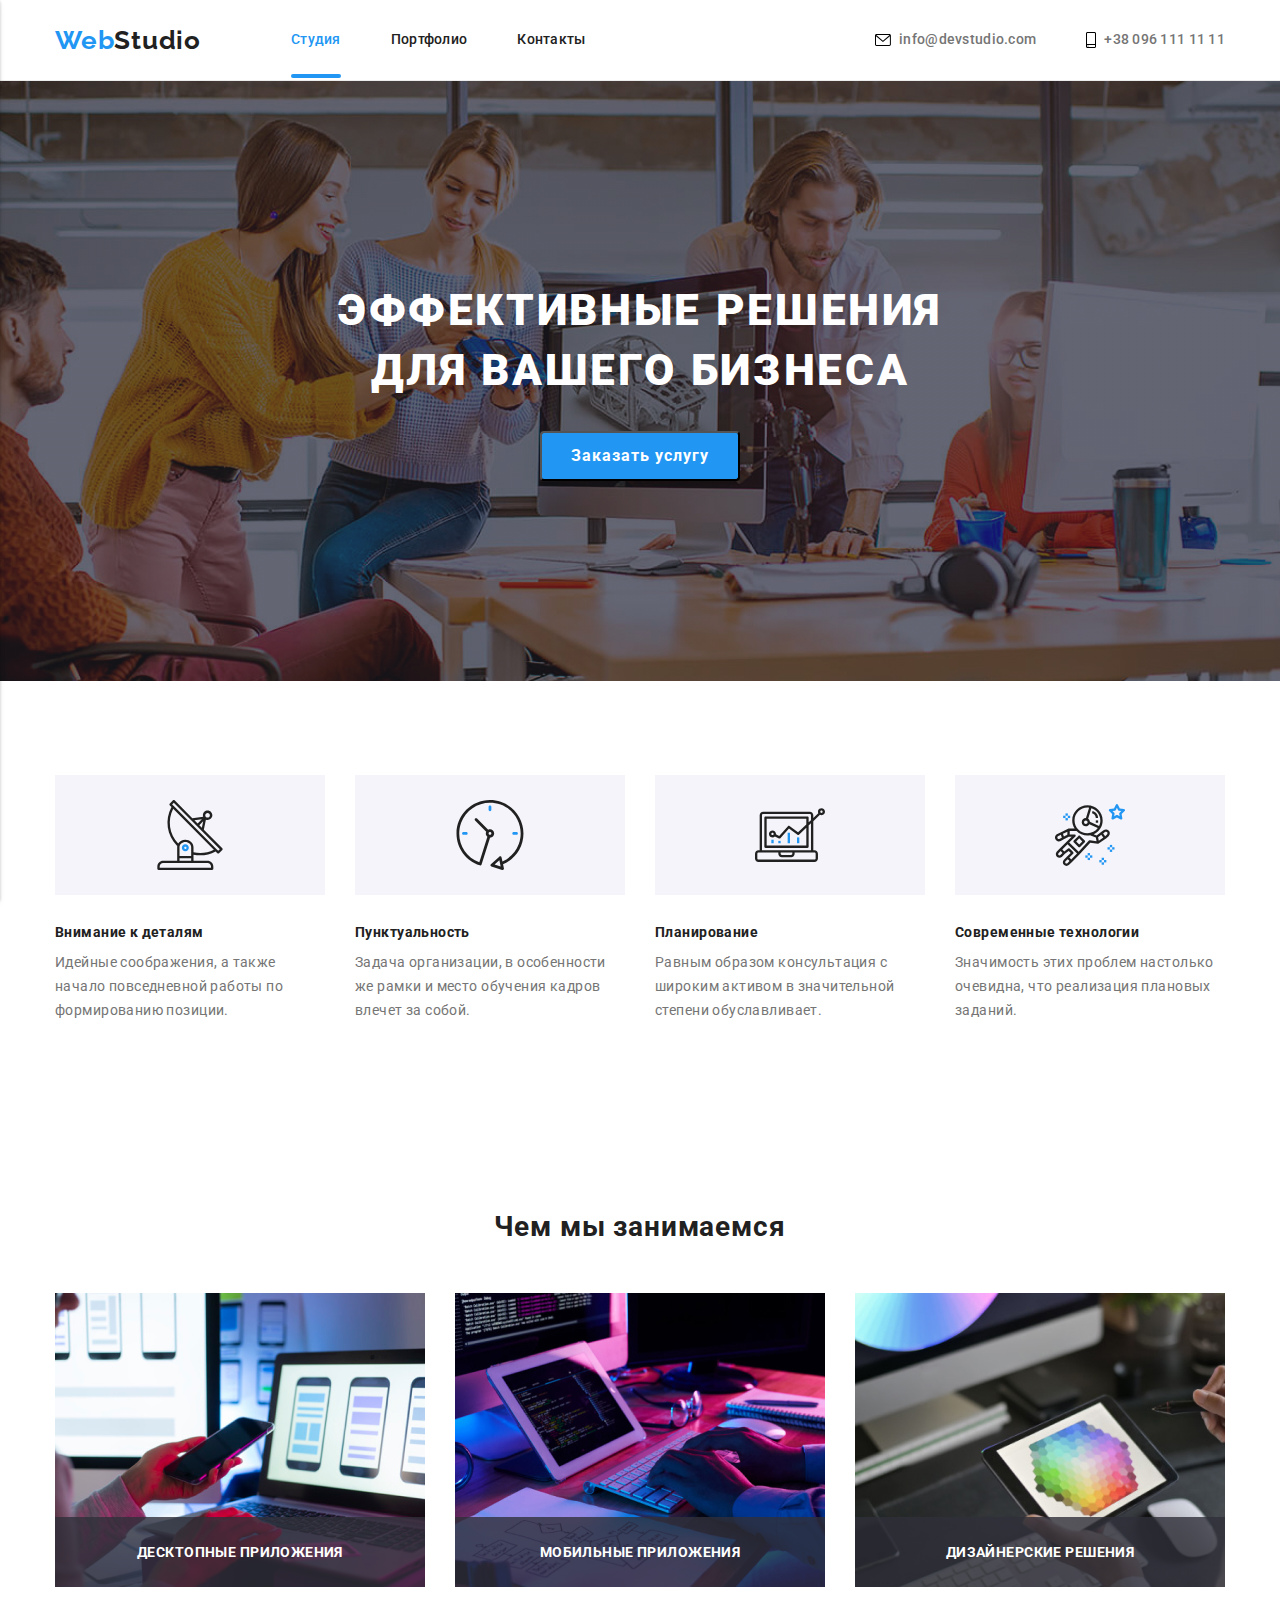
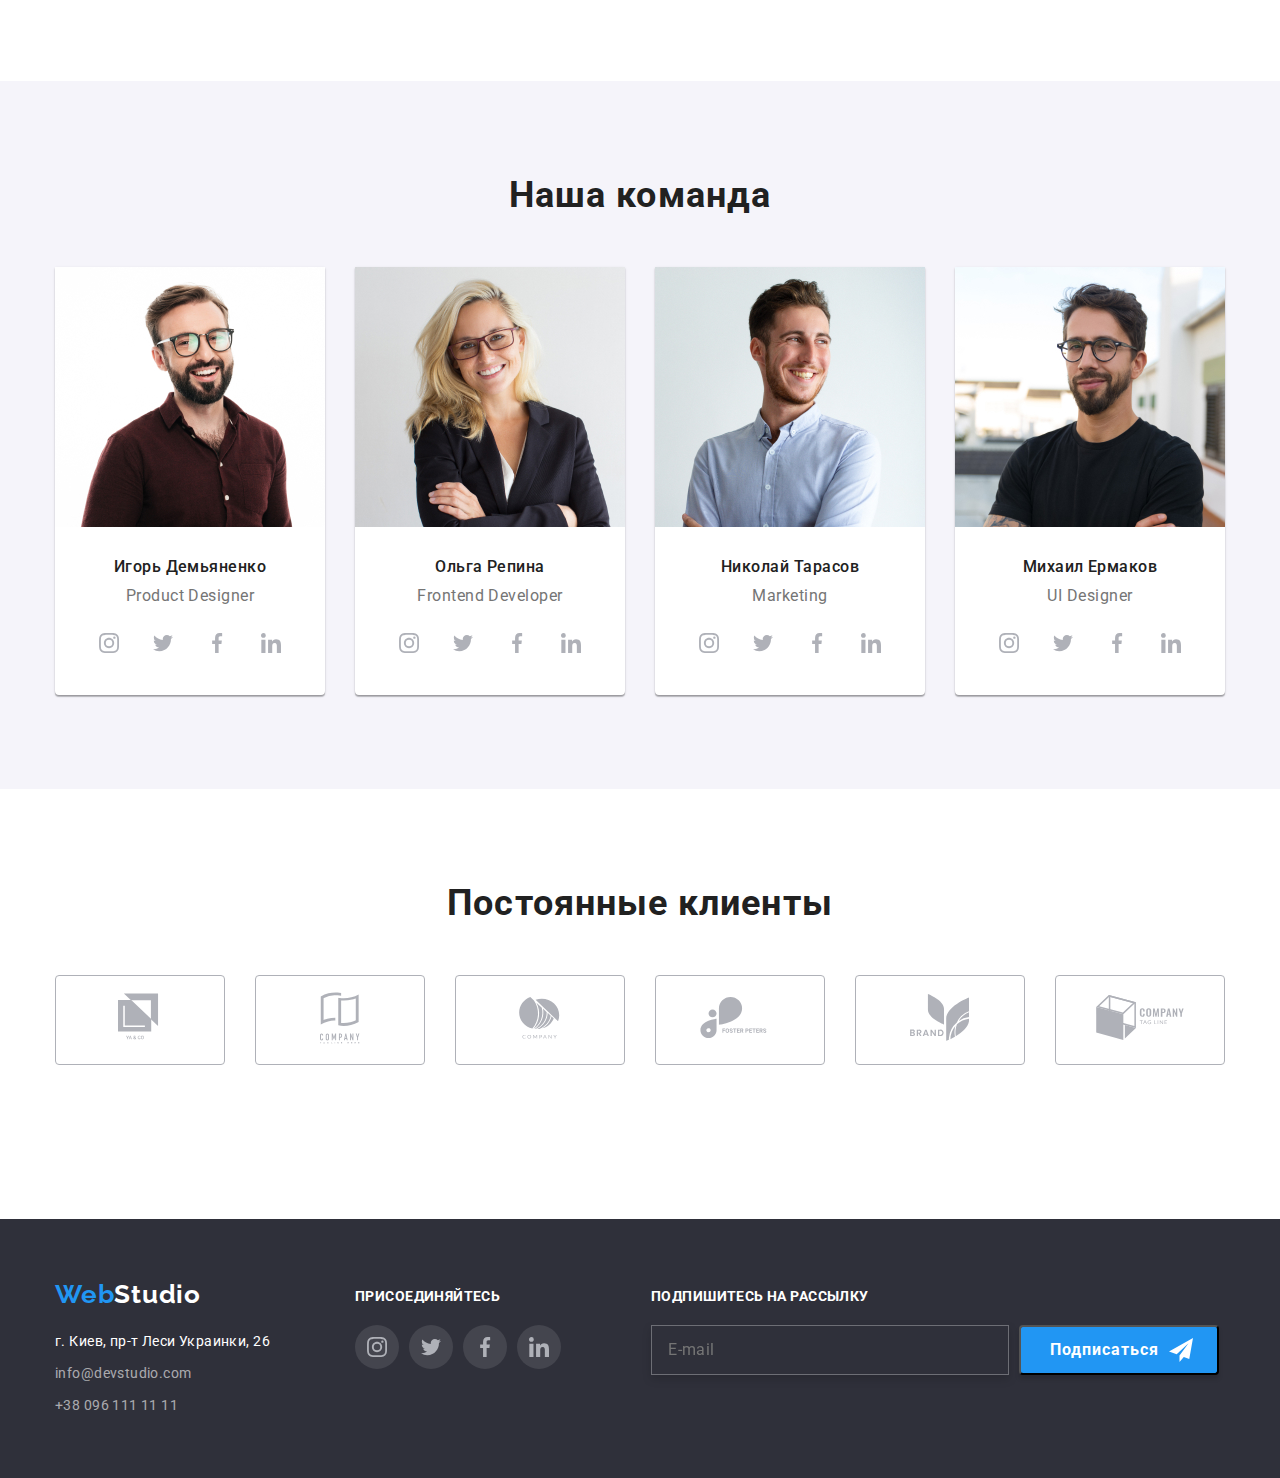
==== commit d868cf8c: "на проверку 2" ====
--- a/index.html
+++ b/index.html
@@ -186,19 +186,28 @@
                 <h2 class="section_title--product">Чем мы занимаемся</h2>
                 <ul class="product_list">
                     <li class="product_item">
-                        <img width="370" src="./images/img1.jpg" alt="Кодировка">
+                        <picture>
+                            <source srcset="./images/desktop/product/mobileapp-desktop.jpg 1x, ./images/desktop/product/mobileapp2x-desktop.jpg 2x" media="(min-width: 1200px)">
+                            <img src="./images/desktop/product/mobileapp-desktop.jpg" alt="Кодировка">
+                        </picture>
                         <div class="product_overlay">
                             <p class="product_label">Десктопные приложения</p>
                         </div>
                     </li>
                     <li class="product_item">
-                        <img width="370" src="./images/img2.jpg" alt="Телефон">
+                        <picture>
+                            <source srcset="./images/desktop/product/desktopapp-desktop.jpg 1x, ./images/desktop/product/desktopapp2x-desktop.jpg 2x" media="(min-width: 1200px)">
+                            <img src="./images/desktop/product/desktopapp-desktop.jpg" alt="Телефон">
+                        </picture>
                         <div class="product_overlay">
                             <p class="product_label">Мобильные приложения</p>
                         </div>
                     </li>
                     <li class="product_item">
-                        <img width="370" src="./images/img3.jpg" alt="Планшет">
+                        <picture>
+                            <source srcset="./images/desktop/product/desighnsolutions-desktop.jpg 1x, ./images/desktop/product/desighnsolutions2x-desktop.jpg 2x" media="(min-width: 1200px)">
+                            <img src="./images/desktop/product/desighnsolutions-desktop.jpg" alt="Планшет">
+                        </picture>
                         <div class="product_overlay">
                             <p class="product_label">Дизайнерские решения</p>
                         </div>
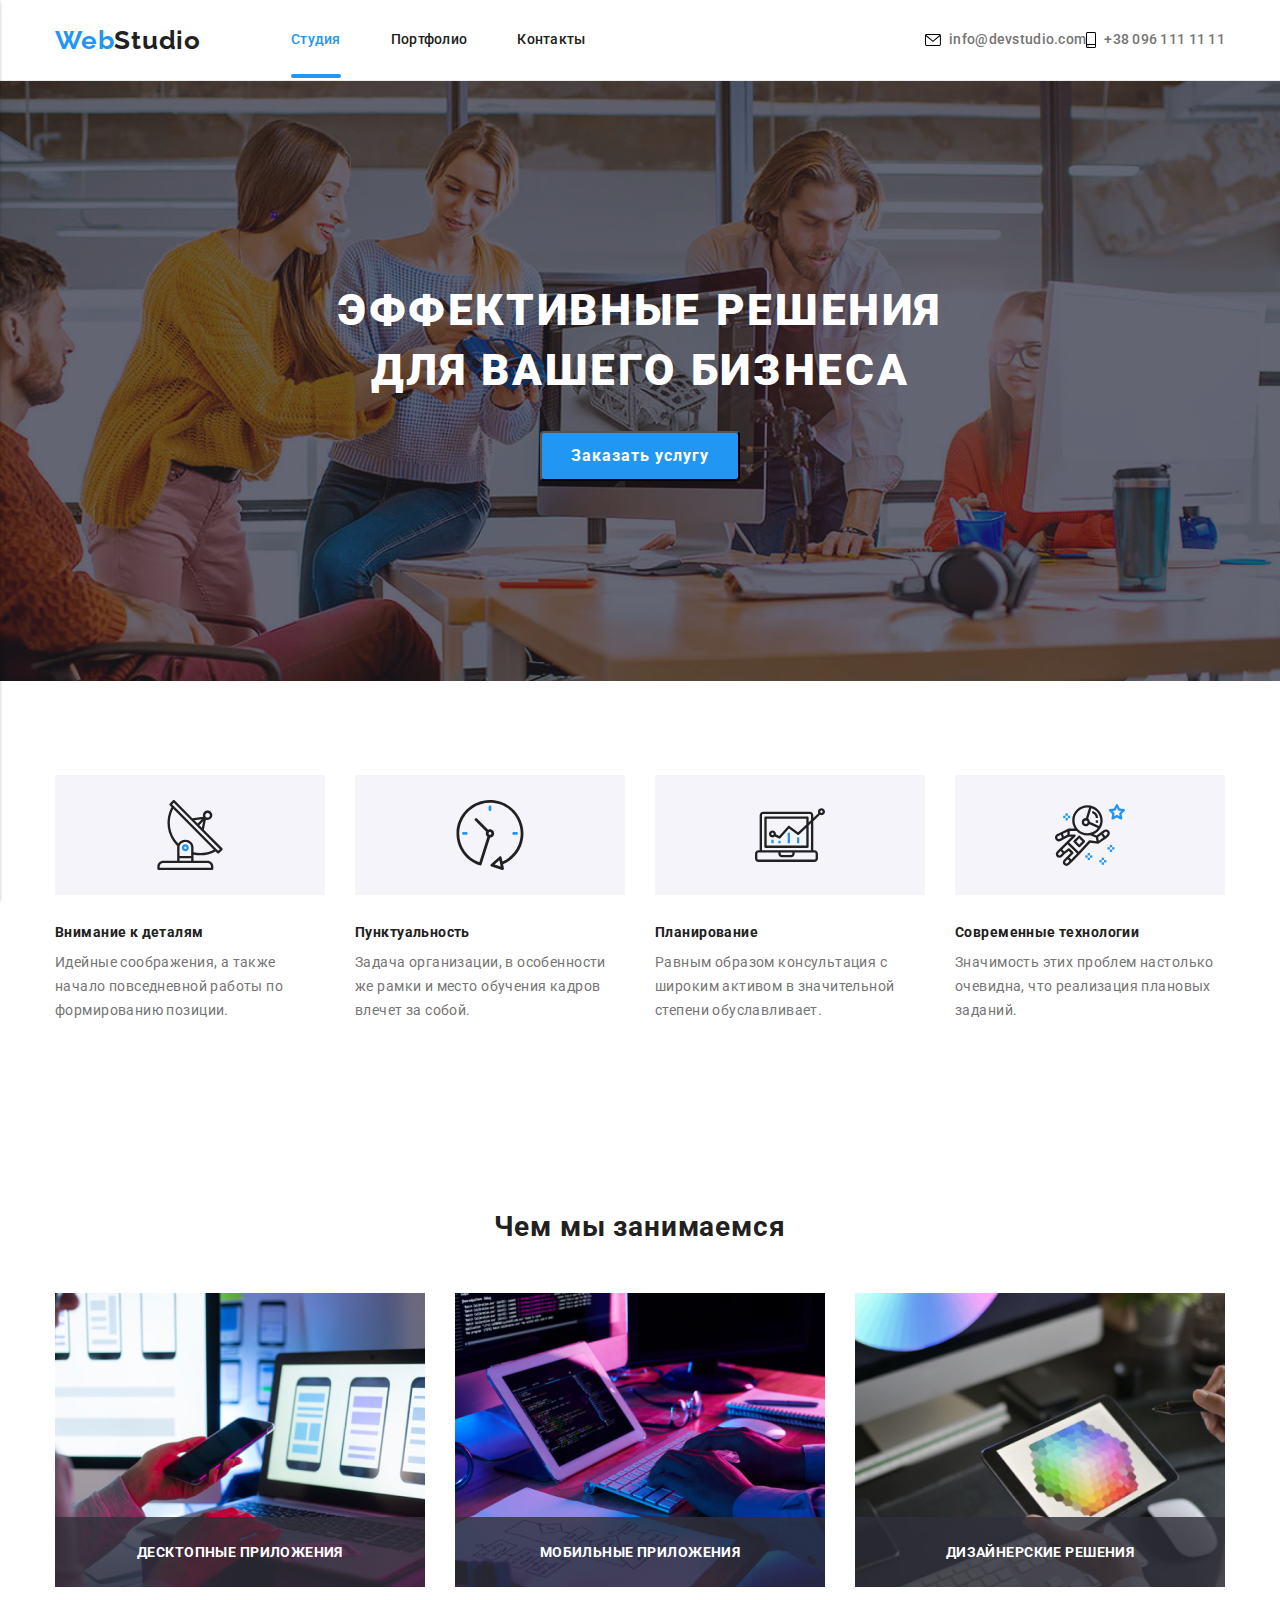
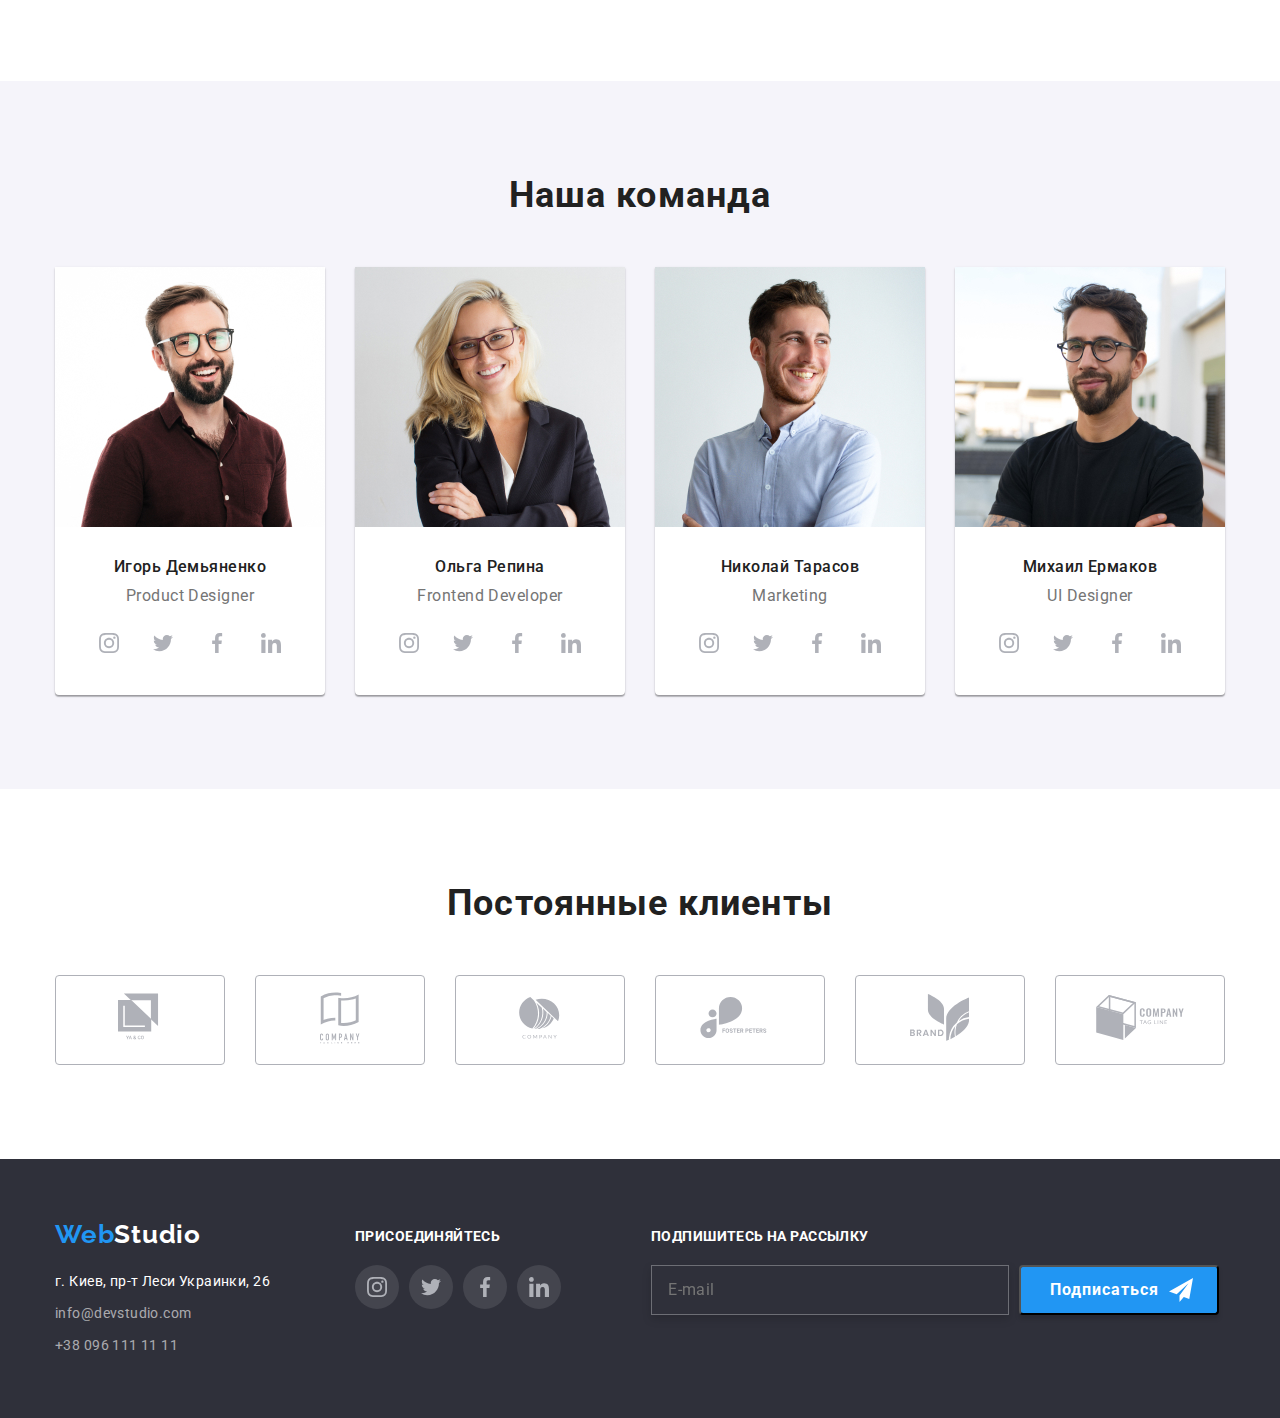
==== commit 8dec491e: "на проверку 3" ====
--- a/index.html
+++ b/index.html
@@ -99,7 +99,7 @@
             </div>
 
             <!-- Hero modal window -->
-            <div class="backdrop is-hidden" data-modal>
+           <div class="backdrop is-hidden" data-modal>
                 <div class="modal">
                     <button class="modal__button-close" data-modal-close aria-label="закрыть">
                     <svg width="18px" height="18px">
--- a/css/main.min.css
+++ b/css/main.min.css
@@ -1,2 +1,2 @@
-*,*::before,*::after{box-sizing:border-box}:root{-moz-tab-size:4;tab-size:4}html{line-height:1.15;-webkit-text-size-adjust:100%}body{margin:0}body{font-family:system-ui,-apple-system,"Segoe UI",Roboto,Helvetica,Arial,sans-serif,"Apple Color Emoji","Segoe UI Emoji"}hr{height:0;color:inherit}abbr[title]{text-decoration:underline dotted}b,strong{font-weight:bolder}code,kbd,samp,pre{font-family:ui-monospace, SFMono-Regular, Consolas, 'Liberation Mono', Menlo, monospace;font-size:1em}small{font-size:80%}sub,sup{font-size:75%;line-height:0;position:relative;vertical-align:baseline}sub{bottom:-0.25em}sup{top:-0.5em}table{text-indent:0;border-color:inherit}button,input,optgroup,select,textarea{font-family:inherit;font-size:100%;line-height:1.15;margin:0}button,select{text-transform:none}button,[type='button'],[type='reset'],[type='submit']{-webkit-appearance:button}::-moz-focus-inner{border-style:none;padding:0}:-moz-focusring{outline:1px dotted ButtonText}:-moz-ui-invalid{box-shadow:none}legend{padding:0}progress{vertical-align:baseline}::-webkit-inner-spin-button,::-webkit-outer-spin-button{height:auto}[type='search']{-webkit-appearance:textfield;outline-offset:-2px}::-webkit-search-decoration{-webkit-appearance:none}::-webkit-file-upload-button{-webkit-appearance:button;font:inherit}summary{display:list-item}:root{--primary-text-color: #212121;--secondary-text-color: #757575;--accent-color: #2196F3;--focus-color: red;--footer-color: #2F303A}body{font-family:Roboto, sans-serif;color:var(--primary-text-color);background-color:#FFFFFF}.page-header{border-bottom:1px solid #ECECEC}section{padding-top:94px;padding-bottom:94px}@media screen and (max-width: 1199px){section{padding-top:60px;padding-bottom:60px}}section:first-child{padding-top:0px;padding-bottom:0px}ul{margin:0;padding:0;list-style:none}a{text-decoration:none}button{cursor:pointer}h1,h2,h3,h4,h5,h6{margin:0;padding:0}img{display:block;height:auto;max-width:100%}.container{width:100%;margin-left:auto;margin-right:auto;padding-left:15px;padding-right:15px}@media screen and (min-width: 480px){.container{max-width:480px}}@media screen and (min-width: 768px){.container{max-width:768px}}@media screen and (min-width: 1200px){.container{max-width:1200px}}.button{width:200px;height:50px;font-weight:bold;font-size:16px;line-height:1.875;text-align:center;letter-spacing:0.06em;color:#FFFFFF;box-shadow:0px 4px 4px rgba(0,0,0,0.15);border-radius:4px;background:var(--accent-color)}.button:hover,.button:focus{background-color:#188CE8}.nav_logo1{font-family:Raleway;font-weight:700;font-size:24px;line-height:1.19;letter-spacing:0.03em;color:var(--accent-color)}@media screen and (min-width: 1200px){.nav_logo1{font-size:26px}}.nav_logo2{font-family:Raleway;font-weight:700;font-size:24px;line-height:1.19;letter-spacing:0.03em;color:var(--primary-text-color)}@media screen and (min-width: 1200px){.nav_logo2{font-size:26px}}.mobile-menu-btn{position:absolute;right:0;z-index:111;width:40px;height:40px;border:none;background-color:transparent}@media screen and (min-width: 767.98px){.mobile-menu-btn{display:none}}.mobile-menu-icon{width:40px;height:40px}.mobile-menu-icon:hover,.mobile-menu-icon:focus{fill:var(--accent-color)}.icon-close{display:none}.is-open .icon-close{display:block}.is-open .icon-open{display:none}.mobile-menu{position:fixed;top:0;left:-100%;display:flex;flex-direction:column;z-index:100;width:100%;height:100vh;background:#FFFFFF;box-shadow:0px 4px 8px rgba(0,0,0,0.04),0px 2px 4px rgba(0,0,0,0.08),0px 1px 3px rgba(0,0,0,0.16);transition:left 0.5s}.mobile-menu.is-open{left:0}.mobile-menu__overlay{margin-top:50px;margin-left:40px}.mobile-menu_item{margin-bottom:35px}.mobile-menu_item:last-child{margin-bottom:0}.mobile-menu .menu{padding:0;font-size:40px;line-height:1.175}.mobile-menu .menu:hover,.mobile-menu .menu:focus{fill:var(--accent-color);color:var(--accent-color)}.mobile-info__list{margin-top:300px;margin-bottom:60px}.info__phone{font-size:34px;line-height:1.17;letter-spacing:0.02em;color:var(--accent-color)}.info__mail{font-size:24px;line-height:1.16;letter-spacing:0.02em;color:#757575}.mobile-info__item{margin-bottom:30px}.mobile-info__item:last-child{margin-bottom:0}.mobile-society__list{display:flex}.society__link{font-size:18px;line-height:1.22;letter-spacing:0.02em;color:var(--accent-color)}.line{margin-left:10px;margin-right:10px;width:22px;height:0px;left:135px;top:726px;border:1px solid rgba(33,33,33,0.2);transform:rotate(90deg)}.modal_form{padding-left:40px;padding-right:40px;text-align:left}.modal_field{position:relative;display:flex;flex-direction:column;margin-bottom:10px}.modal_label{margin-bottom:4px;font-size:12px;line-height:1.16;letter-spacing:0.01em;color:#757575}.modal_input{padding:12px 16px 12px 42px;height:40px;border:1px solid rgba(33,33,33,0.2);box-sizing:border-box;border-radius:4px}.modal_icon{display:inline-block;position:absolute;top:50%;left:15px}.form-textarea:focus,.form-textarea:hover,.form-input:focus,.form-input:hover{border:1px solid var(--accent-color)}.modal_field:focus,.modal_field:hover,.modal_icon:hover,.modal_icon:focus{fill:var(--accent-color)}.modal_label-comment{margin-bottom:4px;font-size:12px;line-height:1.16;letter-spacing:0.01em;color:#757575}.modal_textarea{margin-bottom:20px;padding:12px 16px 12px 16px;font-size:14px;line-height:1.16;letter-spacing:0.01em;border:1px solid rgba(33,33,33,0.2);box-sizing:border-box;border-radius:4px;color:rgba(117,117,117,0.5)}.modal_checkbox{display:flex;margin-bottom:30px;align-items:center;justify-content:center;font-size:14px;line-height:1.71;letter-spacing:0.03em;text-align:center;color:#757575}.checkbox_input{-webkit-appearance:none;-moz-appearance:none;appearance:none}.checkbox_icon{display:inline-block;margin-right:8px;width:15px;height:15px;border:2px solid #212121;border-radius:2px}.checkbox_text{font-size:12px;line-height:1.16;letter-spacing:0.03em;text-align:left;color:#757575}@media screen and (min-width: 1200px){.checkbox_text{font-size:14px;line-height:1.71}}.checkbox_contract{text-decoration:underline;color:var(--accent-color)}.checkbox_input:checked+.checkbox_icon{border-color:var(--accent-color);background-color:var(--accent-color);background-image:url(../images/checkbox-modal.svg);background-size:contain;background-origin:border-box}.modal_submit{display:flex;justify-content:center;margin-left:auto;margin-right:auto}.backdrop{position:fixed;top:0%;left:0;width:100%;height:100%;background-color:rgba(0,0,0,0.2)}.backdrop.is-hidden{visibility:hidden;opacity:0;pointer-events:none}.modal{position:absolute;top:50%;left:50%;transform:translate(-50%, -50%);width:450px;height:580px;background-color:#fff;transition:transform 250ms cubic-bezier(0.4, 0, 0.2, 1)}@media screen and (min-width: 768px){.modal{height:610px}}@media screen and (min-width: 768px){.modal{width:530px;height:580px}}.modal__button-close{position:absolute;display:flex;top:0;right:0;margin:8px 8px;align-items:center;width:30px;height:30px;border-radius:50%;background:#FFFFFF;border:1px solid rgba(0,0,0,0.1);cursor:pointer}.modal__button-close:hover,.modal__button-close:focus{fill:var(--accent-color)}.modal__title{margin:40px 40px 30px 40px;font-weight:bold;font-size:20px;line-height:1.15;text-align:center;letter-spacing:0.03em}.society_list{display:block;content:'';margin-right:10px;border-radius:50%;cursor:pointer}.society_list:last-child{margin-right:0px}.society_icon{display:flex;justify-content:center;align-items:center;width:44px;height:44px;border-radius:50%;background-color:rgba(255,255,255,0.1);fill:#AFB1B8}.society_icon:hover,.society_icon:focus{fill:white;background-color:var(--accent-color)}.clients_list{display:flex;flex-wrap:wrap}.clients_item{flex-basis:100%;margin-right:30px;margin-bottom:30px}@media screen and (max-width: 480px){.clients_item{margin-right:0}}@media screen and (min-width: 480px){.clients_item{flex-basis:calc((100% - 30px) / 2)}}@media screen and (min-width: 768px){.clients_item{flex-basis:calc((100% - 30px * 2) / 3)}}@media screen and (min-width: 1200px){.clients_item{flex-basis:calc((100% - 30px * 5) / 6);margin-bottom:0}}.clients_item:last-child{margin-bottom:0}@media screen and (min-width: 480px) and (max-width: 767px){.clients_item:nth-child(2n){margin-right:0}.clients_item:nth-last-child(-n+2){margin-bottom:0}}@media screen and (min-width: 768px) and (max-width: 1199px){.clients_item:nth-child(3n){margin-right:0}.clients_item:nth-last-child(-n+2){margin-bottom:0}.clients_item:nth-last-child(-n+3){margin-bottom:0}}@media screen and (min-width: 1200px){.clients_item:last-child{margin-right:0}}.client_button{display:block;content:'';width:100%;height:90px;fill:#AFB1B8;background-color:white;border:1px solid #AFB1B8;box-sizing:border-box;border-radius:4px;cursor:pointer}.client_button:hover,.client_button:focus{border:1px solid var(--accent-color);fill:var(--accent-color)}.features_list{display:flex;flex-wrap:wrap}.features_item{flex-basis:100%;margin-bottom:30px}@media screen and (min-width: 768px){.features_item{flex-basis:calc((100% - 30px) / 2);margin-right:30px}}@media screen and (min-width: 1200px){.features_item{flex-basis:calc((100% - 30px * 3) / 4)}}.features_item:last-child{margin-bottom:60px}@media screen and (min-width: 768px) and (max-width: 1199px){.features_item:nth-child(2n){margin-right:0}.features_item:nth-last-child(-n+2){margin-bottom:60px}.features_item:nth-child(3n){margin-bottom:60px}}@media screen and (min-width: 1200px){.features_item:nth-child(4n){margin-right:0}.features_item:nth-last-child(-n+4){margin-bottom:0}}.features_item::before{display:block;content:'';height:120px;margin-bottom:30px;background-color:#F5F4FA;background-size:70px;background-repeat:no-repeat;background-position:center}.icon-antenna::before{background-image:url(../images/antenna.svg)}.icon-clock::before{background-image:url(../images/clock.svg)}.icon-diagram::before{background-image:url(../images/diagram.svg)}.icon-astraunavt::before{background-image:url(../images/astronaut.svg)}.features_title{margin-top:0;margin-bottom:10px;text-align:center;font-weight:700;font-size:14px;line-height:1.14;letter-spacing:0.03em}@media screen and (min-width: 768px){.features_title{text-align:left}}.features_text{margin-top:0;margin-bottom:0;font-size:14px;line-height:1.71;letter-spacing:0.03em;color:var(--secondary-text-color)}.page-footer{margin-top:60px;padding-top:60px;padding-bottom:60px;background-color:var(--footer-color)}@media screen and (min-width: 1200px){.footer-overlay{display:flex}}@media screen and (min-width: 768px){.footer-block{display:flex;margin-bottom:60px;padding:0px 70px 0px 70px;justify-content:space-between}}@media screen and (min-width: 1200px){.footer-block{margin-bottom:0;padding:0}}@media screen and (min-width: 1200px){.footer_subscribe{margin-top:10px;margin-left:90px}}.nav-logo-footer{margin-bottom:20px;text-align:center}@media screen and (min-width: 768px){.nav-logo-footer{margin-bottom:0}}@media screen and (min-width: 1200px){.nav-logo-footer{text-align:left}}.nav_logo2-footer{font-family:Raleway;font-weight:700;font-size:26px;line-height:1.19;letter-spacing:0.03em;color:#FFFFFF}.footer_title{margin-bottom:20px;font-weight:bold;font-size:14px;line-height:1.14;letter-spacing:0.03em;text-transform:uppercase;text-align:center;color:#FFFFFF}@media screen and (min-width: 1200px){.footer_title{text-align:left}}.footer-form{margin-bottom:20px}@media screen and (min-width: 768px){.footer-form{text-align:center}}.contacts_field{margin-bottom:60px}@media screen and (min-width: 768px){.contacts_field{margin-top:10px;margin-bottom:0}}@media screen and (min-width: 1200px){.contacts_field{margin-left:85px}}.footer_contacts{margin-top:20px;margin-left:auto;margin-right:auto}.footer_society{display:flex;justify-content:center}.footer_address{margin-bottom:8px;font-style:normal;font-weight:normal;font-size:14px;line-height:1.71;letter-spacing:0.03em;color:#FFFFFF;cursor:pointer}.footer_address:hover,.footer_address:focus{color:var(--accent-color)}.footer_mail{margin-bottom:8px;font-size:14px;line-height:1.71;letter-spacing:0.03em;color:rgba(255,255,255,0.6)}.footer_tel{margin-bottom:0;font-size:14px;line-height:1.71;letter-spacing:0.03em}.mail-tel{color:rgba(255,255,255,0.6)}.mail-tel:hover,.mail-tel:focus{color:var(--accent-color)}.footer-logo{display:block}.footer_subscribe--form{width:100%;height:50px;padding-left:16px;font-size:16px;line-height:1.25;align-items:center;letter-spacing:0.03em;color:rgba(255,255,255,0.6);border:1px solid rgba(255,255,255,0.3);box-sizing:border-box;filter:drop-shadow(0px 4px 4px rgba(0,0,0,0.15));background-color:var(--footer-color)}@media screen and (min-width: 768px){.footer_subscribe--form{width:450px}}@media screen and (min-width: 1200px){.footer_subscribe--form{width:358px}}.button-footer{display:flex;align-items:center;margin-left:auto;margin-right:auto;padding-left:29px}.button-footer::after{content:'';display:inline-block;width:24px;height:24px;margin-left:10px;background-image:url(../images/icon-send.svg)}@media screen and (min-width: 1200px){.button-footer{margin-left:10px}}.main-nav{position:relative;display:flex;align-items:center;height:80px}.nav{display:flex;margin-left:93px}@media screen and (max-width: 767.98px){.nav{display:none}}@media screen and (min-width: 768px){.nav{margin-left:90px}}.nav__list:not(:last-child){margin-right:50px}.nav__link{position:relative;display:block;padding:30px 0px;font-weight:500;font-size:14px;line-height:1.14;letter-spacing:0.02em;color:#212121}.nav__link:hover,.nav__link:focus{fill:var(--accent-color);color:var(--accent-color)}.nav__link--currentpage{color:var(--accent-color)}.nav__link--currentpage::after{position:absolute;content:'';display:block;bottom:0;width:100%;height:4px;background:var(--accent-color);border-radius:2px;background-repeat:no-repeat;background-position:bottom}.info{display:flex;margin-left:auto;align-items:center}@media screen and (max-width: 767.98px){.info{display:none}}@media screen and (min-width: 768px) and (max-width: 1199.98px){.info{display:block;margin-left:85px}}.info__list{display:flex;align-items:center;font-weight:500;font-size:14px;line-height:1.14;letter-spacing:0.02em;color:var(--secondary-text-color);cursor:pointer}.info__list:not(:last-child){margin-right:50px}.info__list:hover,.info__list:focus{fill:var(--accent-color);color:var(--accent-color)}@media screen and (min-width: 768px) and (max-width: 1199.98px){.info__list{margin-bottom:10px;font-size:12px;line-height:1.16}}.info__icon{margin-left:10px;color:#757575}.info__icon:hover,.info__icon:focus{fill:var(--accent-color);color:var(--accent-color)}@media screen and (min-width: 768px){.info__icon{margin-left:8px}}.hero-section{height:400px;text-align:center;background-color:#2F303A;background-image:linear-gradient(to right, rgba(47,48,58,0.4), rgba(47,48,58,0.4)),url(../images/mobile/hero/header-mobile.jpg);background-repeat:no-repeat;background-position:center;background-size:cover}@media (min-device-pixel-ratio: 2), (min-resolution: 192dpi), (min-resolution: 2dppx){.hero-section{background-image:linear-gradient(to right, rgba(47,48,58,0.4), rgba(47,48,58,0.4)),url(../images/mobile/hero/header2x-mobile.jpg)}}@media screen and (min-width: 768px){.hero-section{background-image:linear-gradient(to right, rgba(47,48,58,0.4), rgba(47,48,58,0.4)),url(../images/tablet/hero/header-tablet.jpg)}}@media screen and (min-width: 768px) and (min-device-pixel-ratio: 2), screen and (min-width: 768px) and (min-resolution: 192dpi), screen and (min-width: 768px) and (min-resolution: 2dppx){.hero-section{background-image:linear-gradient(to right, rgba(47,48,58,0.4), rgba(47,48,58,0.4)),url(../images/tablet/hero/header2x-tablet.jpg)}}@media screen and (min-width: 1200px){.hero-section{height:600px;background-image:linear-gradient(to right, rgba(47,48,58,0.4), rgba(47,48,58,0.4)),url(../images/desktop/hero/header-desktop.jpg)}}@media screen and (min-width: 1200px) and (min-device-pixel-ratio: 2), screen and (min-width: 1200px) and (min-resolution: 192dpi), screen and (min-width: 1200px) and (min-resolution: 2dppx){.hero-section{background-image:linear-gradient(to right, rgba(47,48,58,0.4), rgba(47,48,58,0.4)),url(../images/desktop/hero/header2x-desktop.jpg)}}.hero-title{margin-left:auto;margin-right:auto;padding-top:120px;padding-bottom:30px;width:360px;font-weight:900;font-size:26px;line-height:1.61;text-align:center;letter-spacing:0.06em;text-transform:uppercase;color:#FFFFFF}@media screen and (min-width: 1200px){.hero-title{padding-top:200px;width:700px;font-size:44px;line-height:1.36}}.hero-title.centered{text-align:center}.filter{display:flex;margin-top:95px;margin-bottom:50px;margin-left:280px}@media screen and (max-width: 767.98px){.filter{flex-wrap:wrap;margin-top:60px;margin-bottom:30px;margin-left:0}}@media screen and (min-width: 768px) and (max-width: 1199.98px){.filter{flex-wrap:wrap;margin-top:60px;margin-bottom:30px;margin-left:65px}}.filter:last-child{margin-right:0}.filter-item{margin-right:8px;margin-bottom:15px}.filter-item:last-child{margin-right:0;margin-bottom:0}@media screen and (min-width: 480px) and (max-width: 767.98px){.filter-item{margin-bottom:15px}}@media screen and (min-width: 480px) and (max-width: 767.98px){.filter-item:nth-child(4n){margin-bottom:0}}.filter_button{padding:6px 22px 6px 22px;font-weight:500;font-size:16px;line-height:1.625;letter-spacing:0.03em;text-align:center;border-radius:4px;background:#F5F4FA}.filter_button:hover,.filter_button:focus{color:#FFFFFF;background-color:var(--accent-color);box-shadow:0px 3px 1px rgba(0,0,0,0.1),0px 1px 2px rgba(0,0,0,0.08),0px 2px 2px rgba(0,0,0,0.12)}.portfolio_list{display:block;flex-wrap:wrap;margin-bottom:94px}@media screen and (min-width: 768px){.portfolio_list{display:flex;margin:-15px}}.portfolio_card{margin-bottom:30px;outline:1px solid #EEEEEE;box-sizing:border-box;cursor:pointer}.portfolio_card:hover,.portfolio_card:focus{box-shadow:0px 1px 1px rgba(0,0,0,0.12),0px 4px 4px rgba(0,0,0,0.06),1px 4px 6px rgba(0,0,0,0.16)}@media screen and (min-width: 768px){.portfolio_card{flex-basis:calc((100% - 4 * 15px) / 2);margin:15px}}@media screen and (min-width: 1200px){.portfolio_card{flex-basis:calc((100% - 6 * 15px) / 3);margin:15px}}.portfolio_card:hover .portfolio_overlay,.portfolio_card:focus .portfolio_overlay{transform:translateY(0)}.thumb{position:relative;overflow:hidden}.thumb::before{opacity:1}.portfolio_overlay{position:absolute;display:flex;justify-content:center;align-items:center;top:0;left:0;width:100%;height:100%;background:rgba(33,150,243,0.9);transform:translateY(100%);transition:transform 250ms cubic-bezier(0.4, 0, 0.2, 1)}.portfolio_label{margin:0;padding:0;width:322px;font-size:18px;line-height:1.55;letter-spacing:0.03em;color:#FFFFFF}.frame{margin-top:20px;margin-bottom:20px;margin-left:24px}.portfolio_title{margin-top:0;margin-bottom:0;margin-left:0;font-weight:bold;font-size:18px;line-height:2;letter-spacing:0.06em;color:#212121}.portfolio_decription{margin-top:0;margin-bottom:0;margin-left:0;font-size:16px;line-height:1.875;letter-spacing:0.03em;color:#757575}@media screen and (max-width: 1200px){.product{display:none}}.product_list{display:flex;justify-content:space-between;display:none}@media screen and (min-width: 1200px){.product_list{display:flex}}.product_item{position:relative;display:flex;justify-content:space-between}.product_overlay{position:absolute;display:flex;justify-content:center;align-items:center;bottom:0;left:0;width:100%;height:70px;margin:0;background:rgba(47,48,58,0.8)}.product_label{font-weight:bold;font-size:14px;line-height:1.14px;text-align:center;letter-spacing:0.03em;text-transform:uppercase;color:#FFFFFF}.section_title{margin-top:0;margin-bottom:30px;text-align:center;font-weight:700;font-size:28px;line-height:1.16;letter-spacing:0.03em}@media screen and (min-width: 1200px){.section_title{margin-bottom:50px;font-size:36px}}.section_title--product{margin-top:0;margin-bottom:50px;text-align:center;font-weight:700;font-size:28px;line-height:1.16;letter-spacing:0.03em}@media screen and (max-width: 1200px){.section_title--product{display:none}}.section_title--clients{margin-top:0;margin-bottom:50px;text-align:center;font-weight:700;font-size:28px;line-height:1.16;letter-spacing:0.03em}@media screen and (max-width: 1200px){.section_title--clients{display:none}}.team{background-color:#F5F4FA}.team_list{display:flex;flex-wrap:wrap}.team_item{flex-basis:100%;margin-bottom:30px;box-shadow:0px 1px 3px rgba(0,0,0,0.12),0px 1px 1px rgba(0,0,0,0.14),0px 2px 1px rgba(0,0,0,0.2);border-radius:0px 0px 4px 4px;background-color:#FFFFFF}@media screen and (min-width: 768px){.team_item{flex-basis:calc((100% - 30px) / 2);margin-right:30px}}@media screen and (min-width: 1200px){.team_item{flex-basis:calc((100% - 30px * 3) / 4)}}.team_item:last-child{margin-bottom:0}@media screen and (min-width: 768px) and (max-width: 1199px){.team_item:nth-child(2n){margin-right:0}.team_item:nth-last-child(-n+2){margin-bottom:0}}@media screen and (min-width: 1200px){.team_item:nth-child(4n){margin-right:0}.team_item:nth-last-child(-n+4){margin-bottom:0}}.team_title{margin-top:30px;margin-bottom:10px;font-weight:500;font-size:16px;line-height:1.19;letter-spacing:0.03em;text-align:center}.team_label{margin-top:0;margin-bottom:16px;font-size:16px;line-height:1.19;letter-spacing:0.03em;text-align:center;color:var(--secondary-text-color)}.society{display:flex;padding:0;justify-content:center;margin:16px 32px 30px 32px;list-style:none}
+*,*::before,*::after{box-sizing:border-box}:root{-moz-tab-size:4;tab-size:4}html{line-height:1.15;-webkit-text-size-adjust:100%}body{margin:0}body{font-family:system-ui,-apple-system,"Segoe UI",Roboto,Helvetica,Arial,sans-serif,"Apple Color Emoji","Segoe UI Emoji"}hr{height:0;color:inherit}abbr[title]{text-decoration:underline dotted}b,strong{font-weight:bolder}code,kbd,samp,pre{font-family:ui-monospace, SFMono-Regular, Consolas, 'Liberation Mono', Menlo, monospace;font-size:1em}small{font-size:80%}sub,sup{font-size:75%;line-height:0;position:relative;vertical-align:baseline}sub{bottom:-0.25em}sup{top:-0.5em}table{text-indent:0;border-color:inherit}button,input,optgroup,select,textarea{font-family:inherit;font-size:100%;line-height:1.15;margin:0}button,select{text-transform:none}button,[type='button'],[type='reset'],[type='submit']{-webkit-appearance:button}::-moz-focus-inner{border-style:none;padding:0}:-moz-focusring{outline:1px dotted ButtonText}:-moz-ui-invalid{box-shadow:none}legend{padding:0}progress{vertical-align:baseline}::-webkit-inner-spin-button,::-webkit-outer-spin-button{height:auto}[type='search']{-webkit-appearance:textfield;outline-offset:-2px}::-webkit-search-decoration{-webkit-appearance:none}::-webkit-file-upload-button{-webkit-appearance:button;font:inherit}summary{display:list-item}:root{--primary-text-color: #212121;--secondary-text-color: #757575;--accent-color: #2196F3;--focus-color: red;--footer-color: #2F303A}body{font-family:Roboto, sans-serif;color:var(--primary-text-color);background-color:#FFFFFF}.page-header{border-bottom:1px solid #ECECEC}section{padding-top:94px;padding-bottom:94px}@media screen and (max-width: 1199px){section{padding-top:60px;padding-bottom:60px}}section:first-child{padding-top:0px;padding-bottom:0px}ul{margin:0;padding:0;list-style:none}a{text-decoration:none}button{cursor:pointer}h1,h2,h3,h4,h5,h6{margin:0;padding:0}img{display:block;height:auto;max-width:100%}.container{width:100%;margin-left:auto;margin-right:auto;padding-left:15px;padding-right:15px}@media screen and (min-width: 480px){.container{max-width:480px}}@media screen and (min-width: 768px){.container{max-width:768px}}@media screen and (min-width: 1200px){.container{max-width:1200px}}.button{width:200px;height:50px;font-weight:bold;font-size:16px;line-height:1.875;text-align:center;letter-spacing:0.06em;color:#FFFFFF;box-shadow:0px 4px 4px rgba(0,0,0,0.15);border-radius:4px;background:var(--accent-color)}.button:hover,.button:focus{background-color:#188CE8}.nav_logo1{font-family:Raleway;font-weight:700;font-size:24px;line-height:1.19;letter-spacing:0.03em;color:var(--accent-color)}@media screen and (min-width: 1200px){.nav_logo1{font-size:26px}}.nav_logo2{font-family:Raleway;font-weight:700;font-size:24px;line-height:1.19;letter-spacing:0.03em;color:var(--primary-text-color)}@media screen and (min-width: 1200px){.nav_logo2{font-size:26px}}.mobile-menu-btn{position:absolute;right:0;z-index:111;width:40px;height:40px;border:none;background-color:transparent}@media screen and (min-width: 767.98px){.mobile-menu-btn{display:none}}.mobile-menu-icon{width:40px;height:40px}.mobile-menu-icon:hover,.mobile-menu-icon:focus{fill:var(--accent-color)}.icon-close{display:none}.is-open .icon-close{display:block}.is-open .icon-open{display:none}.mobile-menu{position:fixed;top:0;left:-100%;display:flex;flex-direction:column;z-index:100;width:100%;height:100vh;background:#FFFFFF;box-shadow:0px 4px 8px rgba(0,0,0,0.04),0px 2px 4px rgba(0,0,0,0.08),0px 1px 3px rgba(0,0,0,0.16);transition:left 0.5s}.mobile-menu.is-open{left:0}.mobile-menu__overlay{margin-top:50px;margin-left:40px}.mobile-menu_item{margin-bottom:35px}.mobile-menu_item:last-child{margin-bottom:0}.mobile-menu .menu{padding:0;font-size:40px;line-height:1.175}.mobile-menu .menu:hover,.mobile-menu .menu:focus{fill:var(--accent-color);color:var(--accent-color)}.mobile-info__list{margin-top:300px;margin-bottom:60px}.info__phone{font-size:34px;line-height:1.17;letter-spacing:0.02em;color:var(--accent-color)}.info__mail{font-size:24px;line-height:1.16;letter-spacing:0.02em;color:#757575}.mobile-info__item{margin-bottom:30px}.mobile-info__item:last-child{margin-bottom:0}.mobile-society__list{display:flex}.society__link{font-size:18px;line-height:1.22;letter-spacing:0.02em;color:var(--accent-color)}.line{margin-left:10px;margin-right:10px;width:22px;height:0px;left:135px;top:726px;border:1px solid rgba(33,33,33,0.2);transform:rotate(90deg)}.modal_form{padding-left:40px;padding-right:40px;text-align:left}.modal_field{position:relative;display:flex;flex-direction:column;margin-bottom:10px}.modal_label{margin-bottom:4px;font-size:12px;line-height:1.16;letter-spacing:0.01em;color:#757575}.modal_input{padding:12px 16px 12px 42px;height:40px;border:1px solid rgba(33,33,33,0.2);box-sizing:border-box;border-radius:4px}.modal_icon{display:inline-block;position:absolute;top:50%;left:15px}.form-textarea:focus,.form-textarea:hover,.form-input:focus,.form-input:hover{border:1px solid var(--accent-color)}.modal_field:focus,.modal_field:hover,.modal_icon:hover,.modal_icon:focus{fill:var(--accent-color)}.modal_label-comment{margin-bottom:4px;font-size:12px;line-height:1.16;letter-spacing:0.01em;color:#757575}.modal_textarea{margin-bottom:20px;padding:12px 16px 12px 16px;font-size:14px;line-height:1.16;letter-spacing:0.01em;border:1px solid rgba(33,33,33,0.2);box-sizing:border-box;border-radius:4px;color:rgba(117,117,117,0.5)}.modal_checkbox{display:flex;margin-bottom:30px;align-items:center;justify-content:center;font-size:14px;line-height:1.71;letter-spacing:0.03em;text-align:center;color:#757575}.checkbox_input{-webkit-appearance:none;-moz-appearance:none;appearance:none}.checkbox_icon{display:inline-block;margin-right:8px;width:15px;height:15px;border:2px solid #212121;border-radius:2px}.checkbox_text{font-size:12px;line-height:1.16;letter-spacing:0.03em;text-align:left;color:#757575}@media screen and (min-width: 1200px){.checkbox_text{font-size:14px;line-height:1.71}}.checkbox_contract{text-decoration:underline;color:var(--accent-color)}.checkbox_input:checked+.checkbox_icon{border-color:var(--accent-color);background-color:var(--accent-color);background-image:url(../images/checkbox-modal.svg);background-size:contain;background-origin:border-box}.modal_submit{display:flex;justify-content:center;margin-left:auto;margin-right:auto}.backdrop{position:fixed;top:0;left:0;width:100%;height:100%;background-color:rgba(0,0,0,0.2)}.backdrop.is-hidden{visibility:hidden;opacity:0;pointer-events:none}.modal{position:absolute;top:50%;left:50%;transform:translate(-50%, -50%);width:450px;height:580px;background-color:#fff;transition:transform 250ms cubic-bezier(0.4, 0, 0.2, 1)}@media screen and (min-width: 768px){.modal{height:610px}}@media screen and (min-width: 768px){.modal{width:530px;height:580px}}.modal__button-close{position:absolute;display:flex;top:0;right:0;margin:8px 8px;align-items:center;width:30px;height:30px;border-radius:50%;background:#FFFFFF;border:1px solid rgba(0,0,0,0.1);cursor:pointer}.modal__button-close:hover,.modal__button-close:focus{fill:var(--accent-color)}.modal__title{margin:40px 40px 30px 40px;font-weight:bold;font-size:20px;line-height:1.15;text-align:center;letter-spacing:0.03em}.society_list{display:block;content:'';margin-right:10px;border-radius:50%;cursor:pointer}.society_list:last-child{margin-right:0px}.society_icon{display:flex;justify-content:center;align-items:center;width:44px;height:44px;border-radius:50%;background-color:rgba(255,255,255,0.1);fill:#AFB1B8}.society_icon:hover,.society_icon:focus{fill:white;background-color:var(--accent-color)}.clients_list{display:flex;flex-wrap:wrap}.clients_item{flex-basis:100%;margin-right:30px;margin-bottom:30px}@media screen and (max-width: 480px){.clients_item{margin-right:0}}@media screen and (min-width: 480px){.clients_item{flex-basis:calc((100% - 30px) / 2)}}@media screen and (min-width: 768px){.clients_item{flex-basis:calc((100% - 30px * 2) / 3)}}@media screen and (min-width: 1200px){.clients_item{flex-basis:calc((100% - 30px * 5) / 6);margin-bottom:0}}.clients_item:last-child{margin-bottom:0}@media screen and (min-width: 480px) and (max-width: 767px){.clients_item:nth-child(2n){margin-right:0}.clients_item:nth-last-child(-n+2){margin-bottom:0}}@media screen and (min-width: 768px) and (max-width: 1199px){.clients_item:nth-child(3n){margin-right:0}.clients_item:nth-last-child(-n+2){margin-bottom:0}.clients_item:nth-last-child(-n+3){margin-bottom:0}}@media screen and (min-width: 1200px){.clients_item:last-child{margin-right:0}}.client_button{display:block;content:'';width:100%;height:90px;fill:#AFB1B8;background-color:white;border:1px solid #AFB1B8;box-sizing:border-box;border-radius:4px;cursor:pointer}.client_button:hover,.client_button:focus{border:1px solid var(--accent-color);fill:var(--accent-color)}.features_list{display:flex;flex-wrap:wrap}.features_item{flex-basis:100%;margin-bottom:30px}@media screen and (min-width: 768px){.features_item{flex-basis:calc((100% - 30px) / 2);margin-right:30px}}@media screen and (min-width: 1200px){.features_item{flex-basis:calc((100% - 30px * 3) / 4)}}.features_item:last-child{margin-bottom:60px}@media screen and (min-width: 768px) and (max-width: 1199px){.features_item:nth-child(2n){margin-right:0}.features_item:nth-last-child(-n+2){margin-bottom:60px}.features_item:nth-child(3n){margin-bottom:60px}}@media screen and (min-width: 1200px){.features_item:nth-child(4n){margin-right:0}.features_item:nth-last-child(-n+4){margin-bottom:0}}.features_item::before{display:block;content:'';height:120px;margin-bottom:30px;background-color:#F5F4FA;background-size:70px;background-repeat:no-repeat;background-position:center}.icon-antenna::before{background-image:url(../images/antenna.svg)}.icon-clock::before{background-image:url(../images/clock.svg)}.icon-diagram::before{background-image:url(../images/diagram.svg)}.icon-astraunavt::before{background-image:url(../images/astronaut.svg)}.features_title{margin-top:0;margin-bottom:10px;text-align:center;font-weight:700;font-size:14px;line-height:1.14;letter-spacing:0.03em}@media screen and (min-width: 768px){.features_title{text-align:left}}.features_text{margin-top:0;margin-bottom:0;font-size:14px;line-height:1.71;letter-spacing:0.03em;color:var(--secondary-text-color)}.page-footer{padding-top:60px;padding-bottom:60px;background-color:var(--footer-color)}@media screen and (min-width: 1200px){.footer-overlay{display:flex}}@media screen and (min-width: 768px){.footer-block{display:flex;margin-bottom:60px;padding:0px 70px 0px 70px;justify-content:space-between}}@media screen and (min-width: 1200px){.footer-block{margin-bottom:0;padding:0}}@media screen and (min-width: 1200px){.footer_subscribe{margin-top:10px;margin-left:90px}}.nav-logo-footer{margin-bottom:20px;text-align:center}@media screen and (min-width: 768px){.nav-logo-footer{margin-bottom:0}}@media screen and (min-width: 1200px){.nav-logo-footer{text-align:left}}.nav_logo2-footer{font-family:Raleway;font-weight:700;font-size:26px;line-height:1.19;letter-spacing:0.03em;color:#FFFFFF}.footer_title{margin-bottom:20px;font-weight:bold;font-size:14px;line-height:1.14;letter-spacing:0.03em;text-transform:uppercase;text-align:center;color:#FFFFFF}@media screen and (min-width: 1200px){.footer_title{text-align:left}}.footer-form{margin-bottom:20px}@media screen and (min-width: 768px){.footer-form{text-align:center}}.contacts_field{margin-bottom:60px}@media screen and (min-width: 768px){.contacts_field{margin-top:10px;margin-bottom:0}}@media screen and (min-width: 1200px){.contacts_field{margin-left:85px}}.footer_contacts{margin-top:20px;margin-left:auto;margin-right:auto}.footer_society{display:flex;justify-content:center}.footer_address{margin-bottom:8px;font-style:normal;font-weight:normal;font-size:14px;line-height:1.71;letter-spacing:0.03em;color:#FFFFFF;cursor:pointer}.footer_address:hover,.footer_address:focus{color:var(--accent-color)}.footer_mail{margin-bottom:8px;font-size:14px;line-height:1.71;letter-spacing:0.03em;color:rgba(255,255,255,0.6)}.footer_tel{margin-bottom:0;font-size:14px;line-height:1.71;letter-spacing:0.03em}.mail-tel{color:rgba(255,255,255,0.6)}.mail-tel:hover,.mail-tel:focus{color:var(--accent-color)}.footer-logo{display:block}.footer_subscribe--form{width:100%;height:50px;padding-left:16px;font-size:16px;line-height:1.25;align-items:center;letter-spacing:0.03em;color:rgba(255,255,255,0.6);border:1px solid rgba(255,255,255,0.3);box-sizing:border-box;filter:drop-shadow(0px 4px 4px rgba(0,0,0,0.15));background-color:var(--footer-color)}@media screen and (min-width: 768px){.footer_subscribe--form{width:450px}}@media screen and (min-width: 1200px){.footer_subscribe--form{width:358px}}.button-footer{display:flex;align-items:center;margin-left:auto;margin-right:auto;padding-left:29px}.button-footer::after{content:'';display:inline-block;width:24px;height:24px;margin-left:10px;background-image:url(../images/icon-send.svg)}@media screen and (min-width: 1200px){.button-footer{margin-left:10px}}.main-nav{position:relative;display:flex;align-items:center;height:80px}.nav{display:flex;margin-left:93px}@media screen and (max-width: 767.98px){.nav{display:none}}@media screen and (min-width: 768px){.nav{margin-left:90px}}.nav__list:not(:last-child){margin-right:50px}.nav__link{position:relative;display:block;padding:30px 0px;font-weight:500;font-size:14px;line-height:1.14;letter-spacing:0.02em;color:#212121}.nav__link:hover,.nav__link:focus{fill:var(--accent-color);color:var(--accent-color)}.nav__link--currentpage{color:var(--accent-color)}.nav__link--currentpage::after{position:absolute;content:'';display:block;bottom:0;width:100%;height:4px;background:var(--accent-color);border-radius:2px;background-repeat:no-repeat;background-position:bottom}.info{display:flex;margin-left:auto;align-items:center}@media screen and (max-width: 767.98px){.info{display:none}}@media screen and (min-width: 768px) and (max-width: 1199.98px){.info{display:block;margin-left:85px}}.info__list{display:flex;align-items:center;font-weight:500;font-size:14px;line-height:1.14;letter-spacing:0.02em;color:var(--secondary-text-color);cursor:pointer}.info__list:hover,.info__list:focus{fill:var(--accent-color);color:var(--accent-color)}@media screen and (min-width: 768px) and (max-width: 1199.98px){.info__list{margin-bottom:10px;font-size:12px;line-height:1.16}}.info__icon{margin-left:10px;color:#757575}.info__icon:hover,.info__icon:focus{fill:var(--accent-color);color:var(--accent-color)}@media screen and (min-width: 768px){.info__icon{margin-left:8px}}.hero-section{height:400px;text-align:center;background-color:#2F303A;background-image:linear-gradient(to right, rgba(47,48,58,0.4), rgba(47,48,58,0.4)),url(../images/mobile/hero/header-mobile.jpg);background-repeat:no-repeat;background-position:center;background-size:cover}@media (min-device-pixel-ratio: 2), (min-resolution: 192dpi), (min-resolution: 2dppx){.hero-section{background-image:linear-gradient(to right, rgba(47,48,58,0.4), rgba(47,48,58,0.4)),url(../images/mobile/hero/header2x-mobile.jpg)}}@media screen and (min-width: 768px){.hero-section{background-image:linear-gradient(to right, rgba(47,48,58,0.4), rgba(47,48,58,0.4)),url(../images/tablet/hero/header-tablet.jpg)}}@media screen and (min-width: 768px) and (min-device-pixel-ratio: 2), screen and (min-width: 768px) and (min-resolution: 192dpi), screen and (min-width: 768px) and (min-resolution: 2dppx){.hero-section{background-image:linear-gradient(to right, rgba(47,48,58,0.4), rgba(47,48,58,0.4)),url(../images/tablet/hero/header2x-tablet.jpg)}}@media screen and (min-width: 1200px){.hero-section{height:600px;background-image:linear-gradient(to right, rgba(47,48,58,0.4), rgba(47,48,58,0.4)),url(../images/desktop/hero/header-desktop.jpg)}}@media screen and (min-width: 1200px) and (min-device-pixel-ratio: 2), screen and (min-width: 1200px) and (min-resolution: 192dpi), screen and (min-width: 1200px) and (min-resolution: 2dppx){.hero-section{background-image:linear-gradient(to right, rgba(47,48,58,0.4), rgba(47,48,58,0.4)),url(../images/desktop/hero/header2x-desktop.jpg)}}.hero-title{margin-left:auto;margin-right:auto;padding-top:120px;padding-bottom:30px;width:360px;font-weight:900;font-size:26px;line-height:1.61;text-align:center;letter-spacing:0.06em;text-transform:uppercase;color:#FFFFFF}@media screen and (min-width: 1200px){.hero-title{padding-top:200px;width:700px;font-size:44px;line-height:1.36}}.hero-title.centered{text-align:center}.filter{display:flex;margin-top:95px;margin-bottom:50px;margin-left:280px}@media screen and (max-width: 767.98px){.filter{flex-wrap:wrap;margin-top:60px;margin-bottom:30px;margin-left:0}}@media screen and (min-width: 768px) and (max-width: 1199.98px){.filter{flex-wrap:wrap;margin-top:60px;margin-bottom:30px;margin-left:65px}}.filter:last-child{margin-right:0}.filter-item{margin-right:8px;margin-bottom:15px}.filter-item:last-child{margin-right:0;margin-bottom:0}@media screen and (min-width: 480px) and (max-width: 767.98px){.filter-item{margin-bottom:15px}}@media screen and (min-width: 480px) and (max-width: 767.98px){.filter-item:nth-child(4n){margin-bottom:0}}.filter_button{padding:6px 22px 6px 22px;font-weight:500;font-size:16px;line-height:1.625;letter-spacing:0.03em;text-align:center;border-radius:4px;background:#F5F4FA}.filter_button:hover,.filter_button:focus{color:#FFFFFF;background-color:var(--accent-color);box-shadow:0px 3px 1px rgba(0,0,0,0.1),0px 1px 2px rgba(0,0,0,0.08),0px 2px 2px rgba(0,0,0,0.12)}.portfolio_list{display:block;flex-wrap:wrap;margin-bottom:94px}@media screen and (min-width: 768px){.portfolio_list{display:flex;margin:-15px}}.portfolio_card{margin-bottom:30px;outline:1px solid #EEEEEE;box-sizing:border-box;cursor:pointer}.portfolio_card:hover,.portfolio_card:focus{box-shadow:0px 1px 1px rgba(0,0,0,0.12),0px 4px 4px rgba(0,0,0,0.06),1px 4px 6px rgba(0,0,0,0.16)}@media screen and (min-width: 768px){.portfolio_card{flex-basis:calc((100% - 4 * 15px) / 2);margin:15px}}@media screen and (min-width: 1200px){.portfolio_card{flex-basis:calc((100% - 6 * 15px) / 3);margin:15px}}.portfolio_card:hover .portfolio_overlay,.portfolio_card:focus .portfolio_overlay{transform:translateY(0)}.thumb{position:relative;overflow:hidden}.thumb::before{opacity:1}.portfolio_overlay{position:absolute;display:flex;justify-content:center;align-items:center;top:0;left:0;width:100%;height:100%;background:rgba(33,150,243,0.9);transform:translateY(100%);transition:transform 250ms cubic-bezier(0.4, 0, 0.2, 1)}.portfolio_label{margin:0;padding:0;width:322px;font-size:18px;line-height:1.55;letter-spacing:0.03em;color:#FFFFFF}.frame{margin-top:20px;margin-bottom:20px;margin-left:24px}.portfolio_title{margin-top:0;margin-bottom:0;margin-left:0;font-weight:bold;font-size:18px;line-height:2;letter-spacing:0.06em;color:#212121}.portfolio_decription{margin-top:0;margin-bottom:0;margin-left:0;font-size:16px;line-height:1.875;letter-spacing:0.03em;color:#757575}@media screen and (max-width: 1200px){.product{display:none}}.product_list{display:flex;justify-content:space-between;display:none}@media screen and (min-width: 1200px){.product_list{display:flex}}.product_item{position:relative;display:flex;justify-content:space-between}.product_overlay{position:absolute;display:flex;justify-content:center;align-items:center;bottom:0;left:0;width:100%;height:70px;margin:0;background:rgba(47,48,58,0.8)}.product_label{font-weight:bold;font-size:14px;line-height:1.14px;text-align:center;letter-spacing:0.03em;text-transform:uppercase;color:#FFFFFF}.section_title{margin-top:0;margin-bottom:30px;text-align:center;font-weight:700;font-size:28px;line-height:1.16;letter-spacing:0.03em}@media screen and (min-width: 1200px){.section_title{margin-bottom:50px;font-size:36px}}.section_title--product{margin-top:0;margin-bottom:50px;text-align:center;font-weight:700;font-size:28px;line-height:1.16;letter-spacing:0.03em}@media screen and (max-width: 1200px){.section_title--product{display:none}}.section_title--clients{margin-top:0;margin-bottom:50px;text-align:center;font-weight:700;font-size:28px;line-height:1.16;letter-spacing:0.03em}@media screen and (max-width: 1200px){.section_title--clients{display:none}}.team{background-color:#F5F4FA}.team_list{display:flex;flex-wrap:wrap}.team_item{flex-basis:100%;margin-bottom:30px;box-shadow:0px 1px 3px rgba(0,0,0,0.12),0px 1px 1px rgba(0,0,0,0.14),0px 2px 1px rgba(0,0,0,0.2);border-radius:0px 0px 4px 4px;background-color:#FFFFFF}@media screen and (min-width: 768px){.team_item{flex-basis:calc((100% - 30px) / 2);margin-right:30px}}@media screen and (min-width: 1200px){.team_item{flex-basis:calc((100% - 30px * 3) / 4)}}.team_item:last-child{margin-bottom:0}@media screen and (min-width: 768px) and (max-width: 1199px){.team_item:nth-child(2n){margin-right:0}.team_item:nth-last-child(-n+2){margin-bottom:0}}@media screen and (min-width: 1200px){.team_item:nth-child(4n){margin-right:0}.team_item:nth-last-child(-n+4){margin-bottom:0}}.team_title{margin-top:30px;margin-bottom:10px;font-weight:500;font-size:16px;line-height:1.19;letter-spacing:0.03em;text-align:center}.team_label{margin-top:0;margin-bottom:16px;font-size:16px;line-height:1.19;letter-spacing:0.03em;text-align:center;color:var(--secondary-text-color)}.society{display:flex;padding:0;justify-content:center;margin:16px 32px 30px 32px;list-style:none}
 /*# sourceMappingURL=main.min.css.map */